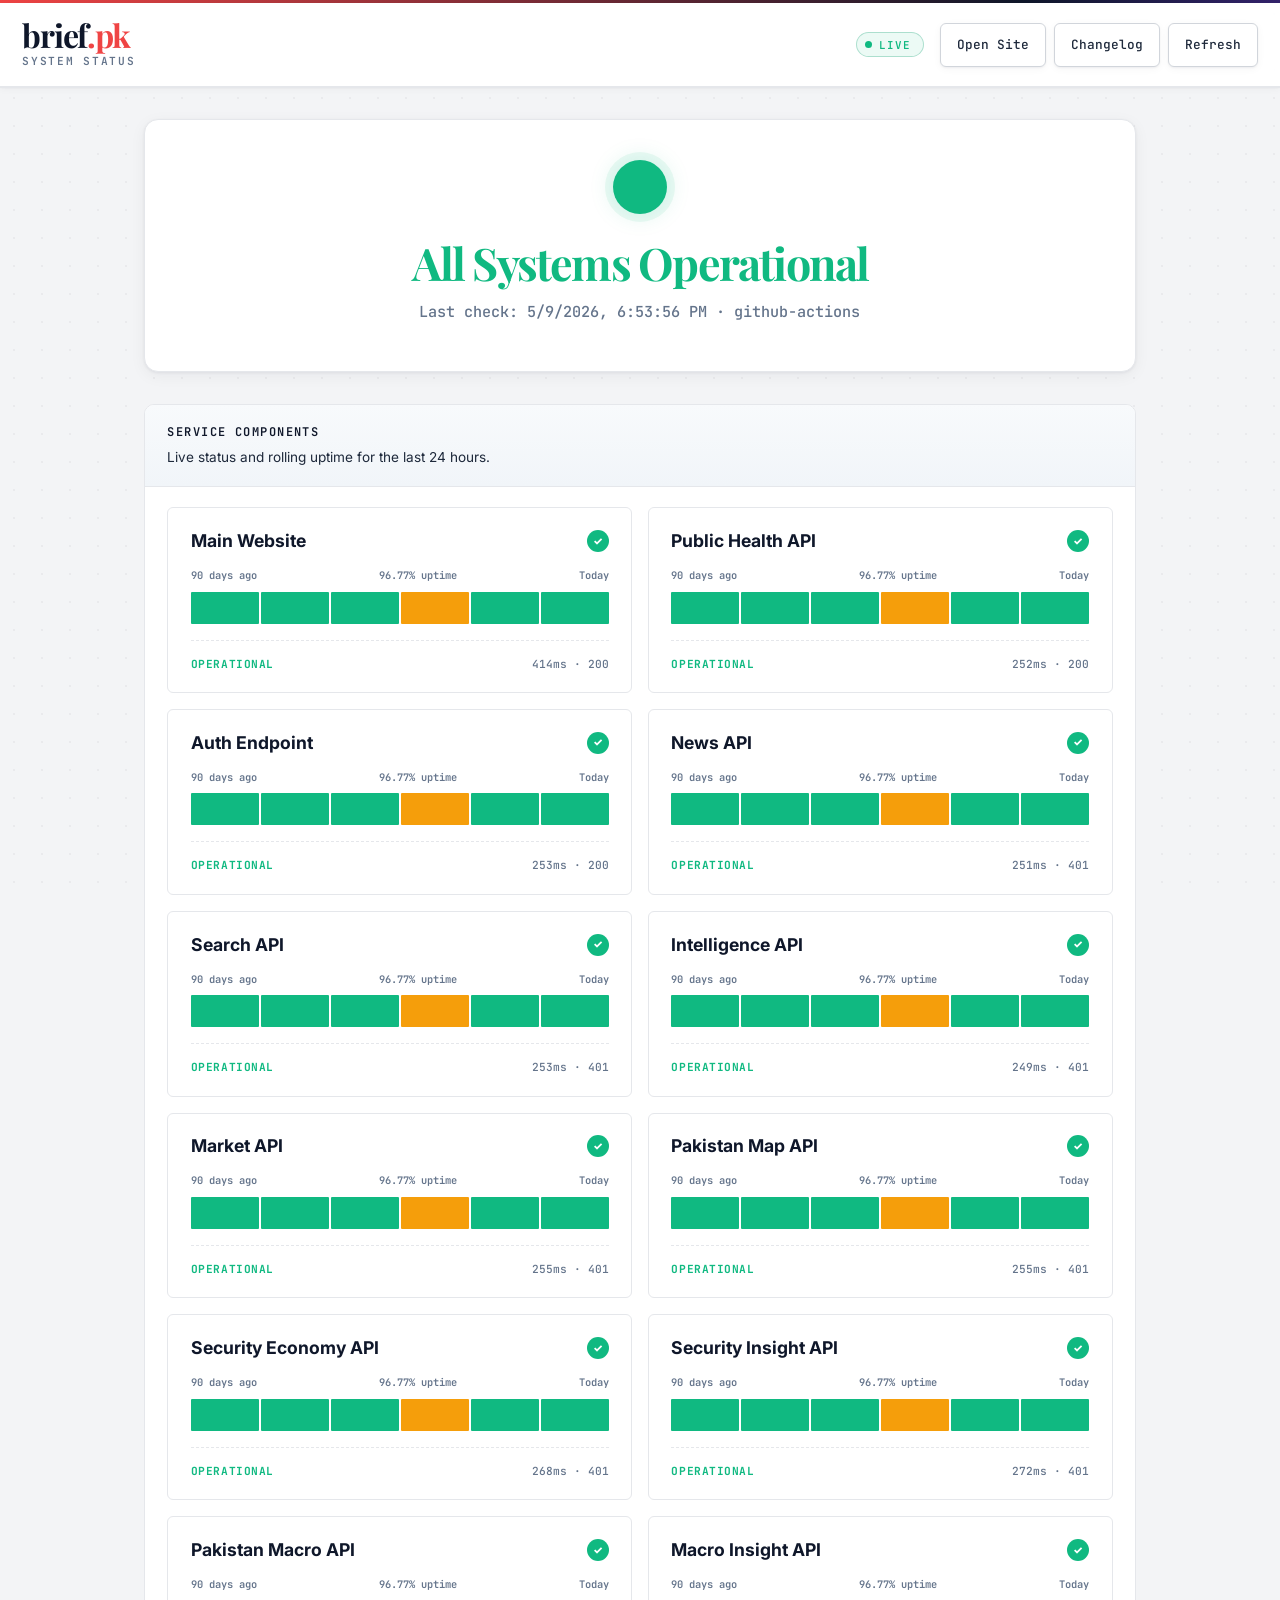
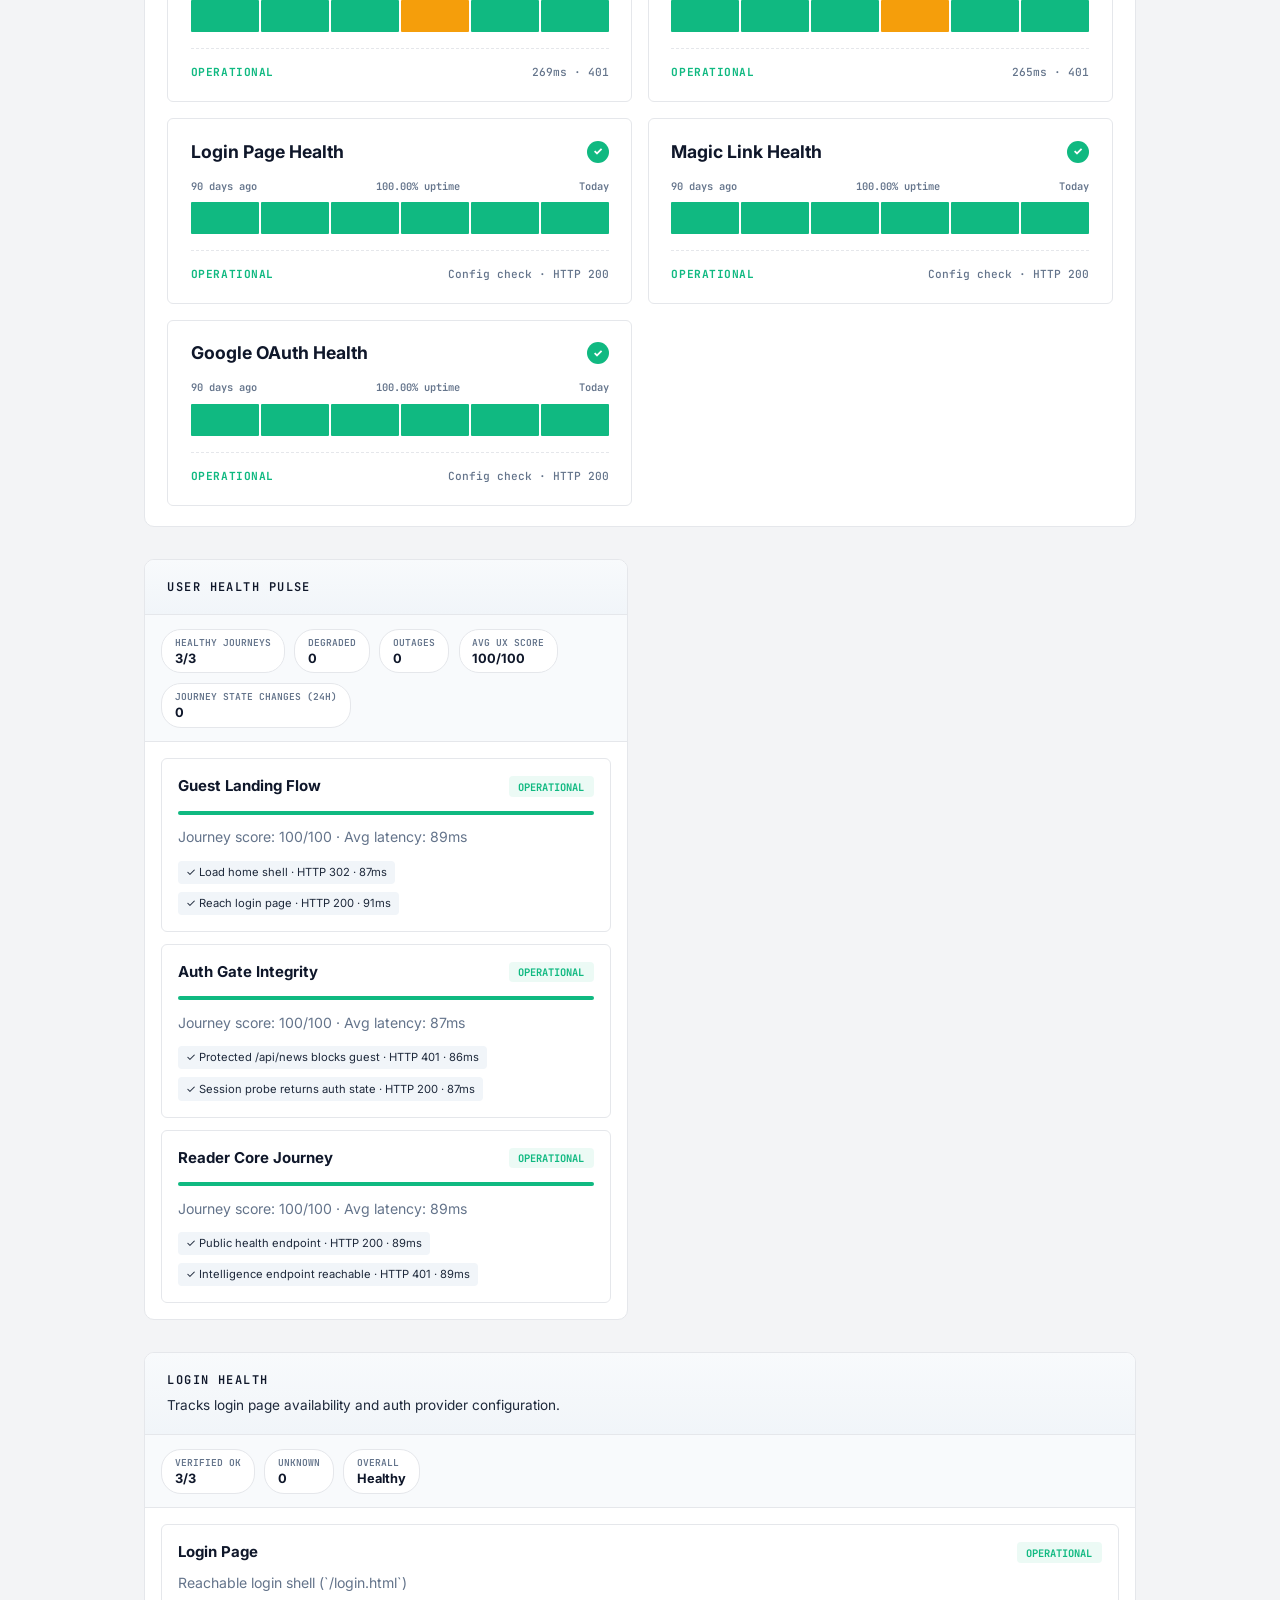
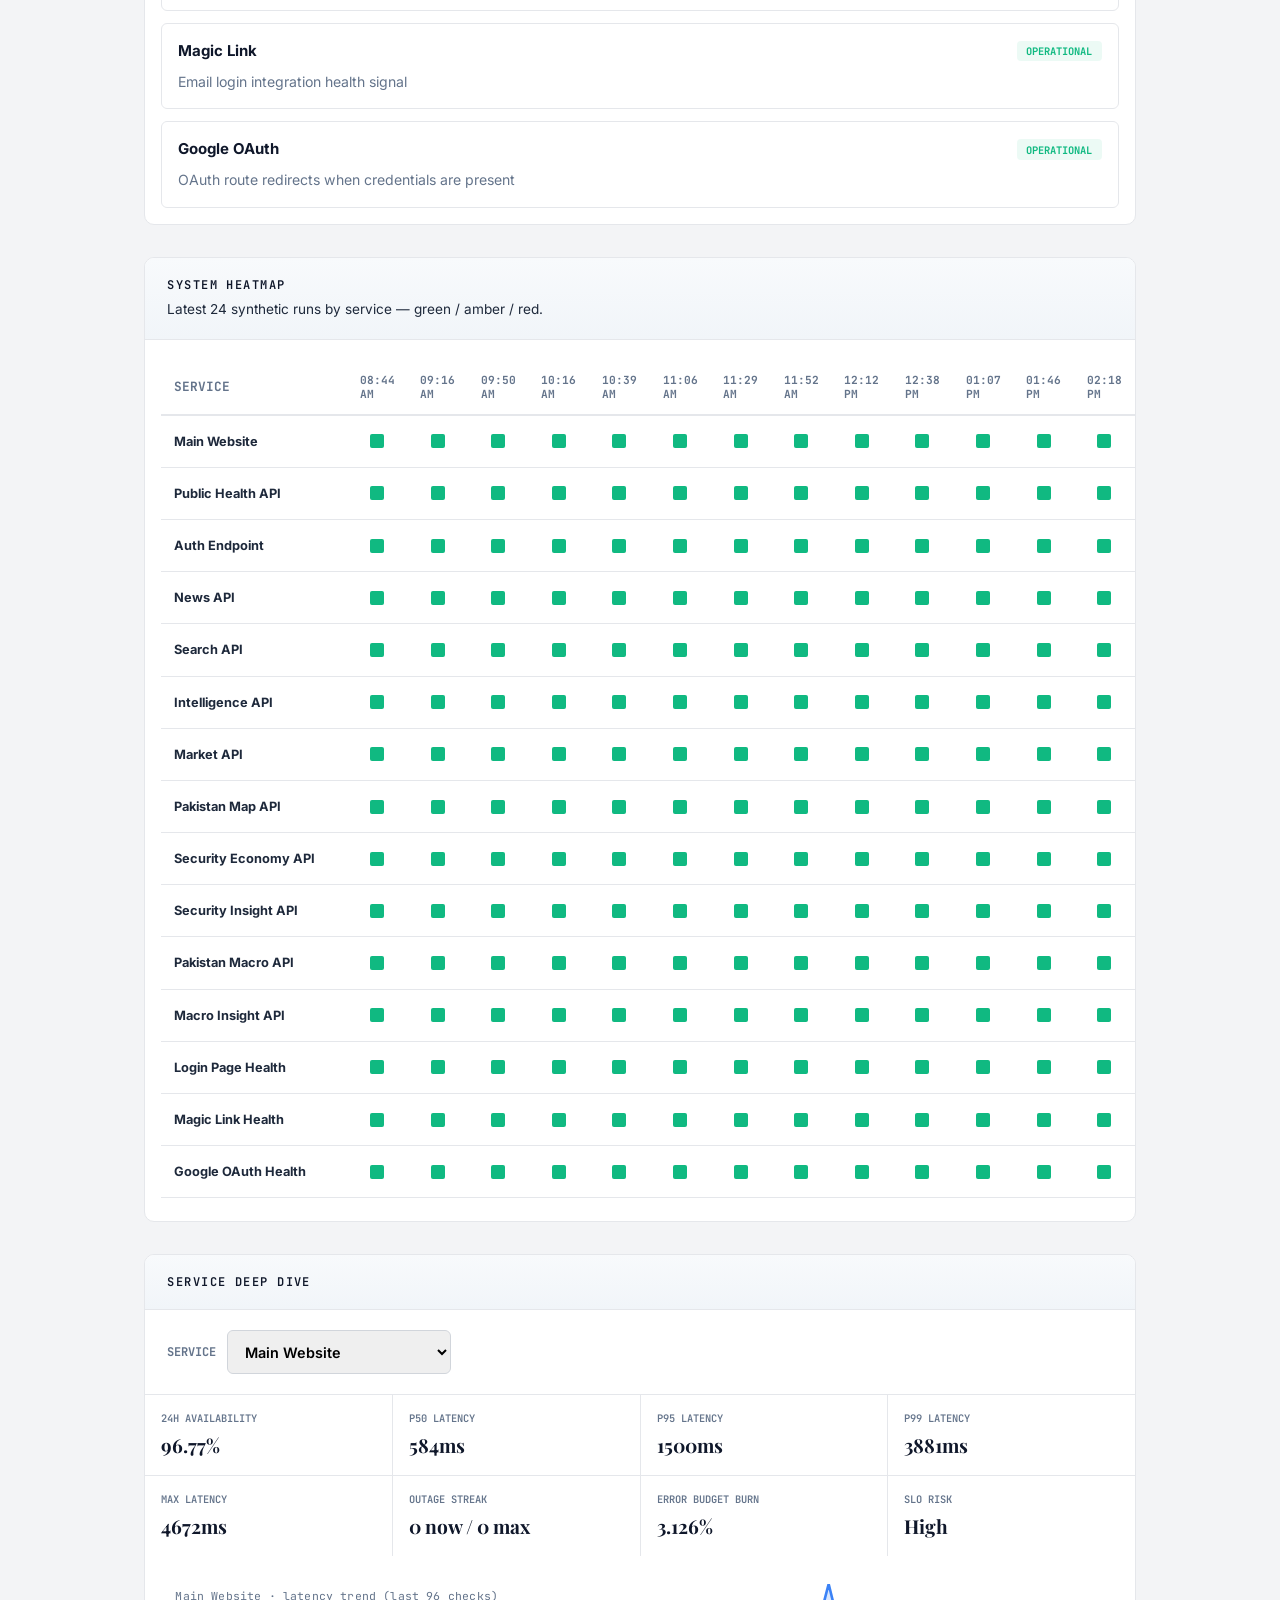
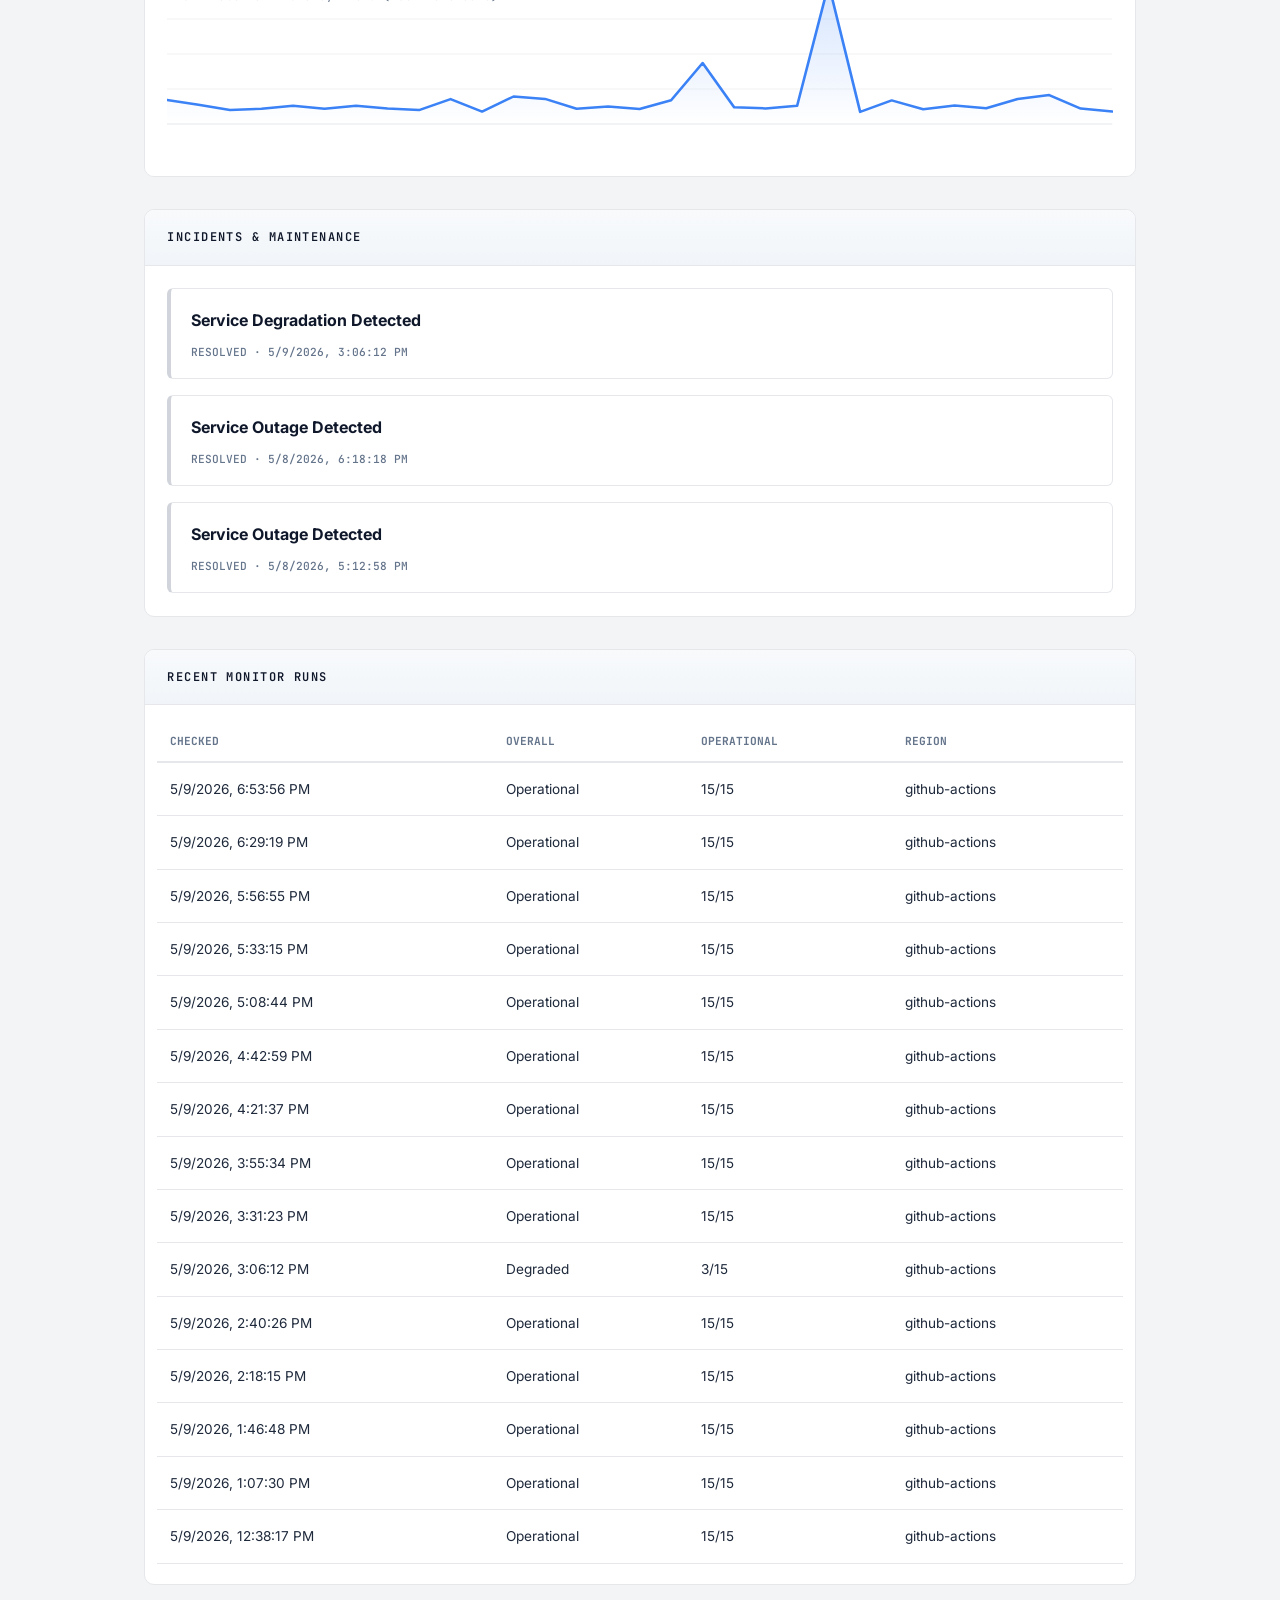
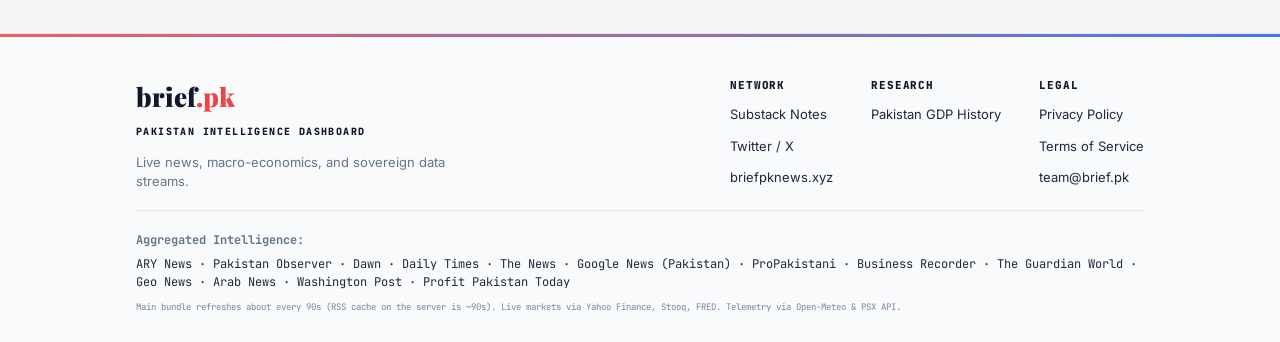
==== index.html @ 068eda46 "Improve changelog: weekly release cards, merged app history, briefpk naming. - Merge news-app git lo" ====
<!doctype html>
<html lang="en">
<head>
  <meta charset="utf-8">
  <meta name="viewport" content="width=device-width, initial-scale=1, viewport-fit=cover">
  <meta name="theme-color" content="#f3f4f6">
  <meta name="color-scheme" content="light">
  <title>briefpk status</title>
  <meta name="description" content="Official service health and incident status for briefpk news.">
  <link rel="preconnect" href="https://fonts.googleapis.com">
  <link rel="preconnect" href="https://fonts.gstatic.com" crossorigin>
  <link href="https://fonts.googleapis.com/css2?family=Inter:wght@400;500;600;700&family=JetBrains+Mono:wght@400;600&family=Playfair+Display:wght@600;700&display=swap" rel="stylesheet">
  <link rel="stylesheet" href="./styles.css">
</head>
<body>
  <div class="chrome-line" aria-hidden="true"></div>

  <!-- GitHub-style top incident banner (hidden by default) -->
  <div id="incidentBanner" class="incident-banner hidden">
    <div class="banner-content">
      <div class="banner-title" id="bannerTitle">Service Outage Detected</div>
      <div class="banner-meta" id="bannerMeta">Investigating issues with core APIs.</div>
      <a href="#incidentList" class="banner-link">View Details</a>
    </div>
  </div>

  <header class="topbar">
    <div class="brand-wrap">
      <div class="main-logo">brief<span class="dot-pk">.pk</span></div>
      <h1>System Status</h1>
    </div>
    <div class="topbar-right">
      <div class="live-badge" aria-label="Live monitoring active">
        <div class="live-dot"></div>
        LIVE
      </div>
      <div class="top-actions">
        <a class="ghost-btn" href="https://www.briefpknews.xyz" target="_blank" rel="noreferrer">Open Site</a>
        <a class="ghost-btn" href="./changelog.html">Changelog</a>
        <button id="refreshBtn" class="ghost-btn" type="button">Refresh</button>
      </div>
    </div>
  </header>

  <main class="layout">

    <section class="status-hero" id="overallCard">
      <div class="hero-status-row">
        <div class="status-orb" id="statusOrb" aria-hidden="true"></div>
        <div>
          <h2 id="overallState">All Systems Operational</h2>
          <div class="hero-meta" id="overallMeta">Last check: --</div>
        </div>
      </div>
    </section>

    <!-- GitHub-style Service Grid -->
    <section class="panel">
      <div class="panel-head">
        <h2>Service Components</h2>
        <p>Live status and rolling uptime for the last 24 hours.</p>
      </div>
      <div class="status-grid" id="statusGrid">
        <!-- Rendered by app.js -->
      </div>
    </section>

    <div class="split-layout">
      <section class="panel">
        <div class="panel-head">
          <h2>User Health Pulse</h2>
        </div>
        <div id="userPulseSummary" class="user-pulse-summary"></div>
        <div id="userPulseGrid" class="user-pulse-grid"></div>
      </section>
    </div>

    <section class="panel">
      <div class="panel-head">
        <h2>Login Health</h2>
        <p>Tracks login page availability and auth provider configuration.</p>
      </div>
      <div id="loginHealthSummary" class="user-pulse-summary"></div>
      <div id="loginHealthGrid" class="user-pulse-grid"></div>
    </section>

    <section class="panel">
      <div class="panel-head">
        <h2>System Heatmap</h2>
        <p>Latest 24 synthetic runs by service — green / amber / red.</p>
      </div>
      <div id="heatmapWrap"></div>
    </section>

    <section class="panel">
      <div class="panel-head">
        <h2>Service Deep Dive</h2>
      </div>
      <div class="deep-controls">
        <label for="serviceSelect">Service</label>
        <select id="serviceSelect"></select>
      </div>
      <div class="deep-kpis" id="deepKpis"></div>
      <div class="deep-chart-wrap">
        <svg id="latencySpark" viewBox="0 0 900 160" preserveAspectRatio="none" aria-label="latency trend"></svg>
      </div>
    </section>

    <section class="panel" id="incidentPanel">
      <div class="panel-head">
        <h2>Incidents &amp; Maintenance</h2>
      </div>
      <div id="incidentList" class="incident-list"></div>
    </section>

    <section class="panel">
      <div class="panel-head">
        <h2>Recent Monitor Runs</h2>
      </div>
      <div id="historyTableWrap"></div>
    </section>

  </main>

  <footer class="site-footer">
    <div class="footer-glass-bar"></div>
    <div class="footer-inner">
      <div class="footer-main">
        <div class="footer-brand">
          <span class="footer-logo">brief<span class="brand-dot">.pk</span></span>
          <span class="footer-tagline">Pakistan Intelligence Dashboard</span>
          <p class="footer-desc">Live news, macro-economics, and sovereign data streams.</p>
        </div>
        <div class="footer-nav">
          <div class="footer-col">
            <h4 class="footer-col-title">Network</h4>
            <a href="https://brief.pk" target="_blank" rel="noreferrer">Substack Notes</a>
            <a href="https://x.com/brief_pk" target="_blank" rel="noreferrer">Twitter / X</a>
            <a href="https://www.briefpknews.xyz" target="_blank" rel="noreferrer">briefpknews.xyz</a>
          </div>
          <div class="footer-col">
            <h4 class="footer-col-title">Research</h4>
            <a href="https://www.briefpknews.xyz/pakistangdphistory" target="_blank" rel="noreferrer">Pakistan GDP History</a>
          </div>
          <div class="footer-col">
            <h4 class="footer-col-title">Legal</h4>
            <a href="https://www.briefpknews.xyz/privacy.html" target="_blank" rel="noreferrer">Privacy Policy</a>
            <a href="https://www.briefpknews.xyz/terms.html" target="_blank" rel="noreferrer">Terms of Service</a>
            <a href="mailto:team@brief.pk">team@brief.pk</a>
          </div>
        </div>
      </div>
      <div class="footer-bottom">
        <div class="footer-sources-label">
          <span class="src-title">Aggregated Intelligence:</span> <span id="footerSourceList">ARY News · Pakistan Observer · Dawn · Daily Times · The News · Google News (Pakistan) · ProPakistani · Business Recorder · The Guardian World · Geo News · Arab News · Washington Post · Profit Pakistan Today</span>
        </div>
        <div class="footer-note">
          Main bundle refreshes about every 90s (RSS cache on the server is ~90s). Live markets via Yahoo Finance, Stooq, FRED. Telemetry via Open-Meteo & PSX API.
        </div>
      </div>
    </div>
  </footer>

  <script src="./app.js"></script>
</body>
</html>
---- styles.css ----
:root {
  --bg-app:       #f3f4f6;
  --bg-surface:   #ffffff;
  --bg-card:      #ffffff;
  /* Light surfaces only — panel headers and summary strips */
  --bg-card-2:    #f1f5f9;
  --bg-card-muted:#f8fafc;
  --bg-input:     #ffffff;
  --border:       #e5e7eb;
  --border-hi:    #d1d5db;
  --text-primary: #0f172a;
  --text-dim:     #1e293b;
  --text-muted:   #64748b;
  --ok:           #10b981;
  --ok-dim:       rgba(16,185,129,0.08);
  --ok-glow:      rgba(16,185,129,0.18);
  --warn:         #f59e0b;
  --warn-dim:     rgba(245,158,11,0.09);
  --warn-glow:    rgba(245,158,11,0.2);
  --bad:          #ef4444; /* Brief.pk Red */
  --bad-dim:      rgba(239,68,68,0.08);
  --bad-glow:     rgba(239,68,68,0.18);
  --accent:       #0f172a;
  --accent-dim:   rgba(15,23,42,0.05);
  --brand-red:    #ef4444;
  --brand-blue:   #2563eb;
  --mono-font:    "JetBrains Mono", monospace;
  --ui-font:      "Inter", system-ui, sans-serif;
  --brand-font:   "Playfair Display", serif;
  --r-sm:         6px;
  --r:            10px;
  --r-lg:         14px;
  --ease-out:     cubic-bezier(0.16,1,0.3,1);
  --shadow-sm:    0 1px 2px rgba(15,23,42,0.05), 0 2px 8px rgba(15,23,42,0.04);
  --shadow:       0 1px 3px rgba(15,23,42,0.06), 0 4px 16px rgba(15,23,42,0.05);
  --shadow-lg:    0 2px 6px rgba(15,23,42,0.06), 0 8px 32px rgba(15,23,42,0.07);
}

/* ── Reset ─────────────────────────────────────────── */
*, *::before, *::after { box-sizing: border-box; }
body {
  margin: 0;
  background: var(--bg-app);
  color: var(--text-primary);
  font-family: var(--ui-font);
  font-size: clamp(14px, 2.8vw, 15px);
  line-height: 1.5;
  -webkit-font-smoothing: antialiased;
  /* subtle dot grid — lighter on small screens */
  background-image: radial-gradient(rgba(15,23,42,0.045) 1px, transparent 1px);
  background-size: 28px 28px;
  background-attachment: fixed;
}

/* ── Chrome accent line ─────────────────────────────── */
.chrome-line {
  height: 3px;
  background: linear-gradient(90deg,
    var(--brand-red) 0%,
    var(--accent) 40%,
    #7c3aed 70%,
    var(--brand-red) 100%);
  background-size: 200% 100%;
  animation: shimmer 6s linear infinite;
}
@keyframes shimmer {
  0%   { background-position: 200% 0; }
  100% { background-position: -200% 0; }
}

/* ── Topbar (mobile-first: stack, then row at sm+) ───── */
.brand-wrap {
  display: flex;
  flex-direction: column;
  gap: 0.15rem;
  min-width: 0;
}
.topbar {
  display: flex;
  flex-direction: column;
  align-items: stretch;
  gap: 1rem;
  padding: max(0.75rem, env(safe-area-inset-top)) max(1rem, env(safe-area-inset-right)) 0.875rem max(1rem, env(safe-area-inset-left));
  border-bottom: 1px solid var(--border);
  background: rgba(255,255,255,0.94);
  backdrop-filter: blur(14px);
  position: sticky;
  top: 0;
  z-index: 100;
  box-shadow: 0 1px 0 var(--border), var(--shadow-sm);
}
.main-logo {
  font-family: var(--brand-font);
  font-size: clamp(1.45rem, 7vw, 2rem);
  font-weight: 700;
  color: var(--text-primary);
  letter-spacing: -0.04em;
  line-height: 1;
}
.dot-pk {
  color: var(--brand-red);
}
h1 {
  margin: 0;
  font-family: var(--mono-font);
  font-size: 0.7rem;
  color: var(--text-muted);
  text-transform: uppercase;
  letter-spacing: 0.15em;
  font-weight: 600;
}
.brand-sub {
  display: none;
}
.topbar-right {
  display: flex;
  flex-wrap: wrap;
  align-items: center;
  justify-content: space-between;
  gap: 0.75rem;
}

.live-badge {
  display: flex;
  align-items: center;
  gap: .42rem;
  border: 1px solid rgba(5,150,105,0.28);
  border-radius: 999px;
  padding: .3rem .7rem .3rem .5rem;
  background: var(--ok-dim);
  font: 600 .68rem var(--mono-font);
  letter-spacing: .1em;
  color: var(--ok);
  white-space: nowrap;
}
.live-dot {
  position: relative;
  width: 7px;
  height: 7px;
  flex-shrink: 0;
}
.live-dot::before {
  content: '';
  position: absolute;
  inset: 0;
  border-radius: 50%;
  background: var(--ok);
  animation: core-pulse 2s ease-in-out infinite;
}
.live-dot::after {
  content: '';
  position: absolute;
  inset: -2px;
  border-radius: 50%;
  border: 1.5px solid var(--ok);
  opacity: 0;
  animation: ring-pulse 2s ease-out infinite;
}
@keyframes core-pulse {
  0%, 100% { opacity: 1; }
  50%       { opacity: 0.55; }
}
@keyframes ring-pulse {
  0%   { transform: scale(0.9); opacity: 0.5; }
  100% { transform: scale(2.2); opacity: 0; }
}

.top-actions {
  display: flex;
  gap: 0.5rem;
  flex-wrap: wrap;
  justify-content: flex-end;
  flex: 1;
  min-width: min(100%, 12rem);
}
.ghost-btn {
  border: 1px solid var(--border-hi);
  background: var(--bg-surface);
  border-radius: var(--r-sm);
  padding: 0.62rem 1rem;
  min-height: 44px;
  display: inline-flex;
  align-items: center;
  justify-content: center;
  text-decoration: none;
  color: var(--text-dim);
  font: 500 0.8rem var(--mono-font);
  cursor: pointer;
  transition: border-color .2s, color .2s, background .2s, box-shadow .2s;
  white-space: nowrap;
  box-shadow: var(--shadow-sm);
  -webkit-tap-highlight-color: transparent;
}
.ghost-btn:hover {
  border-color: var(--accent);
  color: var(--text-primary);
  background: var(--accent-dim);
  box-shadow: none;
}

/* ── Incident Banner (GitHub Style) ────────────────── */
.incident-banner {
  padding: 1.5rem 1.4rem;
  background: var(--bad);
  color: #fff;
  font-family: var(--ui-font);
  transition: transform .3s var(--ease-out), opacity .3s;
}
.incident-banner.warn { background: var(--warn); }
.incident-banner.bad  { background: var(--bad); }
.incident-banner.hidden { display: none; }

.banner-content {
  max-width: 1140px;
  margin: 0 auto;
  padding: 0 max(0, env(safe-area-inset-left)) 0 max(0, env(safe-area-inset-right));
  display: flex;
  flex-direction: column;
  align-items: flex-start;
  gap: 1rem;
}
.banner-title {
  font-weight: 700;
  font-size: 1.1rem;
  letter-spacing: -0.01em;
}
.banner-meta {
  font-size: 0.9rem;
  opacity: 0.9;
  flex: 1;
}
.banner-link {
  color: #fff;
  text-decoration: underline;
  font-weight: 600;
  font-size: 0.85rem;
  white-space: nowrap;
}

/* ── Layout Container ───────────────────────────────── */
.layout {
  max-width: 1040px;
  margin: 1.25rem auto 2rem;
  padding: 0 max(1rem, env(safe-area-inset-left)) 0 max(1rem, env(safe-area-inset-right));
  display: flex;
  flex-direction: column;
  gap: 1.5rem;
}

/* ── Status Hero ────────────────────────────────────── */
.status-hero {
  background: var(--bg-card);
  border: 1px solid var(--border);
  border-radius: var(--r-lg);
  padding: 1.75rem 1rem 2rem;
  box-shadow: var(--shadow);
  display: flex;
  align-items: center;
  justify-content: center;
  text-align: center;
}
.status-hero .hero-status-row {
  display: flex;
  flex-direction: column;
  align-items: center;
  gap: 1.5rem;
}
.status-orb {
  width: 54px;
  height: 54px;
  border-radius: 50%;
  position: relative;
  transition: all .4s var(--ease-out);
}
.status-orb[data-state="operational"] { background: var(--ok); box-shadow: 0 0 0 8px var(--ok-dim), 0 0 25px var(--ok-glow); }
.status-orb[data-state="degraded"]    { background: var(--warn); box-shadow: 0 0 0 8px var(--warn-dim), 0 0 25px var(--warn-glow); }
.status-orb[data-state="outage"]      { background: var(--bad); box-shadow: 0 0 0 8px var(--bad-dim), 0 0 25px var(--bad-glow); }

/* breathing animation */
.status-orb::after {
  content: '';
  position: absolute;
  inset: -10px;
  border-radius: 50%;
  border: 2px solid currentColor;
  opacity: 0;
  animation: orb-breathe 3s infinite;
}
.status-orb[data-state="operational"]::after { color: var(--ok); }
.status-orb[data-state="degraded"]::after    { color: var(--warn); }
.status-orb[data-state="outage"]::after      { color: var(--bad); }

@keyframes orb-breathe {
  0%   { transform: scale(0.9); opacity: 0; }
  50%  { opacity: 0.3; }
  100% { transform: scale(1.3); opacity: 0; }
}

.status-hero h2 {
  margin: 0;
  font-family: var(--brand-font);
  font-size: clamp(1.35rem, 6.5vw, 2.8rem);
  letter-spacing: -0.04em;
  color: var(--text-primary);
  line-height: 1.12;
  padding: 0 0.25rem;
  word-break: break-word;
}
.status-hero .hero-meta {
  margin-top: 0.8rem;
  color: var(--text-muted);
  font: 500 clamp(0.75rem, 3vw, 0.95rem) var(--mono-font);
  line-height: 1.45;
}

/* ── Panel & Headings ──────────────────────────────── */
.panel {
  background: var(--bg-card);
  border: 1px solid var(--border);
  border-radius: var(--r);
  overflow: hidden;
}
.panel-head {
  padding: 1rem 1rem;
  border-bottom: 1px solid var(--border);
  background: linear-gradient(180deg, var(--bg-card-muted) 0%, var(--bg-card-2) 100%);
}
.panel-head h2 {
  margin: 0;
  font: 600 .75rem var(--mono-font);
  text-transform: uppercase;
  letter-spacing: .12em;
  color: var(--text-primary);
}
.panel-head p {
  margin: 0.4rem 0 0;
  font-size: .85rem;
  color: var(--text-dim);
}

/* ── Unified Status Grid ────────────────────────────── */
.status-grid {
  display: grid;
  grid-template-columns: 1fr;
  gap: 0.85rem;
  padding: 1rem;
}
.status-card {
  border: 1px solid var(--border);
  border-radius: var(--r-sm);
  padding: 1rem 1rem 1.15rem;
  background: #fff;
  display: flex;
  flex-direction: column;
  gap: 1rem;
  transition: transform .2s var(--ease-out), box-shadow .2s;
}
@media (hover: hover) {
  .status-card:hover {
    transform: translateY(-2px);
    box-shadow: var(--shadow);
  }
}
.status-card-top {
  display: flex;
  justify-content: space-between;
  align-items: center;
}
.status-card-name {
  font-weight: 700;
  font-size: clamp(0.95rem, 3.5vw, 1.1rem);
  color: var(--text-primary);
  line-height: 1.25;
  padding-right: 0.35rem;
}
.status-card-icon {
  width: 22px;
  height: 22px;
  border-radius: 50%;
  display: flex;
  align-items: center;
  justify-content: center;
  font-size: 11px;
  color: #fff;
  font-weight: 800;
}
.status-card-icon.ok   { background: var(--ok); }
.status-card-icon.warn { background: var(--warn); }
.status-card-icon.bad  { background: var(--bad); }

.uptime-row {
  display: flex;
  flex-direction: column;
  gap: 0.6rem;
}
.uptime-meta {
  display: flex;
  flex-wrap: wrap;
  justify-content: space-between;
  gap: 0.35rem 0.5rem;
  font: 600 0.65rem var(--mono-font);
  color: var(--text-muted);
}
.uptime-bars-mini {
  display: flex;
  gap: 2px;
  height: 32px;
}
.uptime-bars-mini span {
  flex: 1;
  border-radius: 1px;
  background: #f1f5f9;
  min-width: 2px;
}
.uptime-bars-mini span.ok   { background: #10b981; }
.uptime-bars-mini span.warn { background: #f59e0b; }
.uptime-bars-mini span.bad  { background: #ef4444; }

.status-card-footer {
  display: flex;
  flex-wrap: wrap;
  justify-content: space-between;
  align-items: flex-start;
  gap: 0.5rem 0.75rem;
  padding-top: 1rem;
  border-top: 1px dashed var(--border);
}
.status-label {
  font: 700 0.7rem var(--mono-font);
  text-transform: uppercase;
  letter-spacing: 0.05em;
}
.status-label.ok   { color: var(--ok); }
.status-label.warn { color: var(--warn); }
.status-label.bad  { color: var(--bad); }

.latency-meta {
  font: 500 0.7rem var(--mono-font);
  color: var(--text-muted);
  text-align: right;
  flex: 1 1 12rem;
  min-width: 0;
  word-break: break-word;
}

/* ── Split Layout & Components ───────────────────────── */
.split-layout {
  display: grid;
  grid-template-columns: 1fr;
  gap: 1.25rem;
}

/* AI Router & Pulse Styling */
.ai-router-summary, .user-pulse-summary {
  display: flex;
  flex-wrap: wrap;
  gap: 0.6rem;
  padding: 0.85rem 1rem;
  background: var(--bg-card-muted);
  border-bottom: 1px solid var(--border);
}
.ai-pill {
  padding: 0.4rem 0.8rem;
  background: #fff;
  border: 1px solid var(--border);
  border-radius: 20px;
  display: flex;
  flex-direction: column;
  gap: 2px;
}
.ai-pill .k { font: 600 0.6rem var(--mono-font); color: var(--text-muted); text-transform: uppercase; }
.ai-pill .v { font: 700 0.8rem var(--ui-font); color: var(--text-primary); }

.ai-provider-grid, .user-pulse-grid {
  padding: 1rem;
  display: grid;
  gap: 0.75rem;
}

.ai-provider-card, .user-card {
  padding: 1rem;
  border: 1px solid var(--border);
  border-radius: var(--r-sm);
  background: #fff;
}
.ai-provider-top, .user-card-top {
  display: flex;
  justify-content: space-between;
  align-items: center;
  margin-bottom: 0.6rem;
}
.ai-provider-name, .user-title { font-weight: 700; color: var(--text-primary); }

/* Badges */
.badge {
  font: 700 0.65rem var(--mono-font);
  padding: 0.2rem 0.6rem;
  border-radius: 4px;
  text-transform: uppercase;
}
.badge.ok   { background: var(--ok-dim); color: var(--ok); }
.badge.warn { background: var(--warn-dim); color: var(--warn); }
.badge.bad  { background: var(--bad-dim); color: var(--bad); }

.health-rail {
  height: 4px;
  background: #f1f5f9;
  border-radius: 2px;
  margin: 0.8rem 0;
  overflow: hidden;
}
.health-fill { height: 100%; transition: width 1s; }
.health-fill.ok   { background: var(--ok); }
.health-fill.warn { background: var(--warn); }
.health-fill.bad  { background: var(--bad); }

.journey-steps {
  display: flex;
  flex-wrap: wrap;
  gap: 0.5rem;
  margin-top: 0.8rem;
}
.journey-steps span {
  font-size: 0.7rem;
  padding: 0.2rem 0.5rem;
  background: var(--bg-card-2);
  border-radius: 4px;
  color: var(--text-dim);
}

/* ── Deep Dive ───────────────────────────────────────── */
.deep-controls {
  padding: 1rem;
  border-bottom: 1px solid var(--border);
  display: flex;
  flex-direction: column;
  align-items: stretch;
  gap: 0.65rem;
}
.deep-controls label { font: 700 0.75rem var(--mono-font); color: var(--text-muted); text-transform: uppercase; }
.deep-controls select {
  padding: 0.65rem 0.85rem;
  min-height: 44px;
  border-radius: var(--r-sm);
  border: 1px solid var(--border-hi);
  font: 600 0.9rem var(--ui-font);
  outline: none;
  width: 100%;
  max-width: 100%;
}

.deep-kpis {
  display: grid;
  grid-template-columns: 1fr;
  gap: 1px;
  background: var(--border);
}
.deep-card {
  background: #fff;
  padding: 1rem 1rem 1.1rem;
  display: flex;
  flex-direction: column;
  gap: 0.4rem;
}
.deep-card .k { font: 600 0.65rem var(--mono-font); color: var(--text-muted); text-transform: uppercase; }
.deep-card .v { font: 700 1.2rem var(--brand-font); color: var(--text-primary); }

.deep-chart-wrap { padding: 1rem 0.75rem 1.25rem; background: #fff; }
#latencySpark { width: 100%; height: min(160px, 40vw); min-height: 120px; display: block; }

/* ── Incidents & History ────────────────────────────── */
.incident-list { padding: 1.4rem; display: flex; flex-direction: column; gap: 1rem; }
.incident { padding: 1.2rem; border-radius: var(--r-sm); background: #fff; border: 1px solid var(--border); border-left: 4px solid var(--border-hi); }
.incident h3 { margin: 0 0 0.5rem; font-size: 1rem; color: var(--text-primary); }
.incident p { margin: 0; font-size: 0.9rem; color: var(--text-dim); }
.incident .when { margin-top: 0.8rem; font: 500 0.7rem var(--mono-font); color: var(--text-muted); }

#historyTableWrap {
  padding: 1rem 0.75rem 1.25rem;
  overflow-x: auto;
  -webkit-overflow-scrolling: touch;
  overscroll-behavior-x: contain;
}
table { width: 100%; border-collapse: collapse; font-size: 0.85rem; }
th { text-align: left; padding: 0.8rem; font: 700 0.7rem var(--mono-font); color: var(--text-muted); text-transform: uppercase; border-bottom: 2px solid var(--border); }
td { padding: 1rem 0.8rem; border-bottom: 1px solid var(--border); color: var(--text-dim); }

/* ── Heatmap ────────────────────────────────────────── */
#heatmapWrap {
  padding: 0.75rem 0.5rem 1rem;
  overflow-x: auto;
  -webkit-overflow-scrolling: touch;
  overscroll-behavior-x: contain;
}
.heatmap table { width: auto; min-width: min(100%, 720px); }
.hm-service { font-weight: 700; padding-right: 2rem; white-space: nowrap; font-size: 0.8rem; }
.hm-box { display: block; width: 14px; height: 14px; border-radius: 2px; background: #f1f5f9; margin: 0 auto; }
.hm-box.ok   { background: var(--ok); }
.hm-box.warn { background: var(--warn); }
.hm-box.bad  { background: var(--bad); }

/* ── Premium Footer ─────────────────────────────────── */
.site-footer {
  background: var(--bg-card-muted);
  border-top: 1px solid var(--border);
  position: relative;
  margin-top: 48px;
  overflow: hidden;
}
.footer-glass-bar {
  height: 3px;
  width: 100%;
  background: linear-gradient(90deg, var(--brand-red) 0%, var(--brand-blue) 100%);
  opacity: 0.85;
}
.footer-inner {
  max-width: 1040px;
  margin: 0 auto;
  padding: 40px max(1rem, env(safe-area-inset-right)) 28px max(1rem, env(safe-area-inset-left));
  display: flex;
  flex-direction: column;
  gap: 28px;
}
.footer-main {
  display: flex;
  justify-content: space-between;
  flex-wrap: wrap;
  gap: 24px;
}
.footer-brand {
  display: flex;
  flex-direction: column;
  gap: 8px;
  max-width: 360px;
}
.footer-logo {
  font-family: var(--brand-font);
  font-size: 26px;
  font-weight: 900;
  color: var(--text-primary);
}
.footer-logo .brand-dot { color: var(--brand-red); }
.footer-tagline {
  font-family: var(--mono-font);
  font-size: 10px;
  font-weight: 800;
  text-transform: uppercase;
  letter-spacing: 0.14em;
  color: var(--text-primary);
}
.footer-desc {
  margin: 6px 0 0;
  font-size: 13px;
  color: var(--text-muted);
}
.footer-nav {
  display: flex;
  gap: 38px;
  flex-wrap: wrap;
}
.footer-col {
  display: flex;
  flex-direction: column;
  gap: 12px;
}
.footer-col-title {
  margin: 0;
  font-family: var(--mono-font);
  font-size: 11px;
  font-weight: 800;
  color: var(--text-primary);
  text-transform: uppercase;
  letter-spacing: 0.08em;
}
.footer-col a {
  color: var(--text-dim);
  text-decoration: none;
  font-size: 13px;
}
.footer-col a:hover { color: var(--brand-red); }
.footer-bottom {
  border-top: 1px solid var(--border);
  padding-top: 20px;
  display: flex;
  flex-direction: column;
  gap: 10px;
}
.footer-sources-label {
  display: flex;
  flex-wrap: wrap;
  gap: 6px;
  align-items: baseline;
  font-family: var(--mono-font);
  font-size: 12px;
  color: var(--text-dim);
}
.footer-sources-label .src-title {
  font-weight: 700;
  color: var(--text-muted);
}
.footer-note {
  font-family: var(--mono-font);
  font-size: 9px;
  color: var(--text-muted);
  opacity: 0.85;
}

.user-meta {
  font-size: clamp(0.78rem, 2.8vw, 0.88rem);
  color: var(--text-muted);
  line-height: 1.45;
  word-break: break-word;
}

.journey-steps span {
  word-break: break-word;
}

/* ── sm+: horizontal topbar, 2-col KPIs ──────────────── */
@media (min-width: 480px) {
  .deep-kpis { grid-template-columns: repeat(2, 1fr); }
  .banner-content {
    flex-direction: row;
    align-items: center;
    justify-content: space-between;
    gap: 1.25rem;
  }
}

/* ── md+: comfortable spacing, heatmap padding ───────── */
@media (min-width: 768px) {
  .layout {
    margin: 2rem auto 3rem;
    gap: 2rem;
    padding: 0 1.5rem;
  }
  .panel-head { padding: 1.2rem 1.4rem; }
  .status-hero { padding: 2.5rem 1.75rem 3rem; }
  .status-grid { gap: 1rem; padding: 1.25rem 1.4rem; }
  .status-card { padding: 1.35rem 1.4rem; }
  .deep-controls {
    flex-direction: row;
    align-items: center;
    padding: 1.25rem 1.4rem;
  }
  .deep-controls select {
    width: auto;
    min-width: 14rem;
    max-width: min(24rem, 100%);
  }
  .deep-chart-wrap { padding: 1.75rem 1.4rem 2rem; }
  #heatmapWrap { padding: 1.25rem 1rem 1.4rem; }
  .footer-inner { gap: 18px; }
}

/* ── lg+: two-column service grid & split AI/user ─────── */
@media (min-width: 900px) {
  .topbar {
    flex-direction: row;
    align-items: center;
    justify-content: space-between;
    padding: 1rem 1.4rem;
    padding-top: max(1rem, env(safe-area-inset-top));
  }
  .topbar-right {
    flex-wrap: nowrap;
    justify-content: flex-end;
    gap: 1rem;
    flex: 0 1 auto;
  }
  .top-actions {
    flex: 0 0 auto;
    min-width: 0;
  }
  .status-grid { grid-template-columns: repeat(2, 1fr); }
  .split-layout { grid-template-columns: 1fr 1fr; gap: 1.5rem; }
  .deep-kpis { grid-template-columns: repeat(4, 1fr); }
}

@media (max-width: 479px) {
  .banner-link {
    width: 100%;
    text-align: center;
    border: 1px solid rgba(255,255,255,0.4);
    padding: 0.55rem 0.75rem;
    border-radius: var(--r-sm);
    text-decoration: none;
    min-height: 44px;
    display: inline-flex;
    align-items: center;
    justify-content: center;
  }
}

@media (prefers-reduced-motion: reduce) {
  .chrome-line { animation: none; }
  .status-orb::after { animation: none; }
  .live-dot::before,
  .live-dot::after { animation: none; }
}
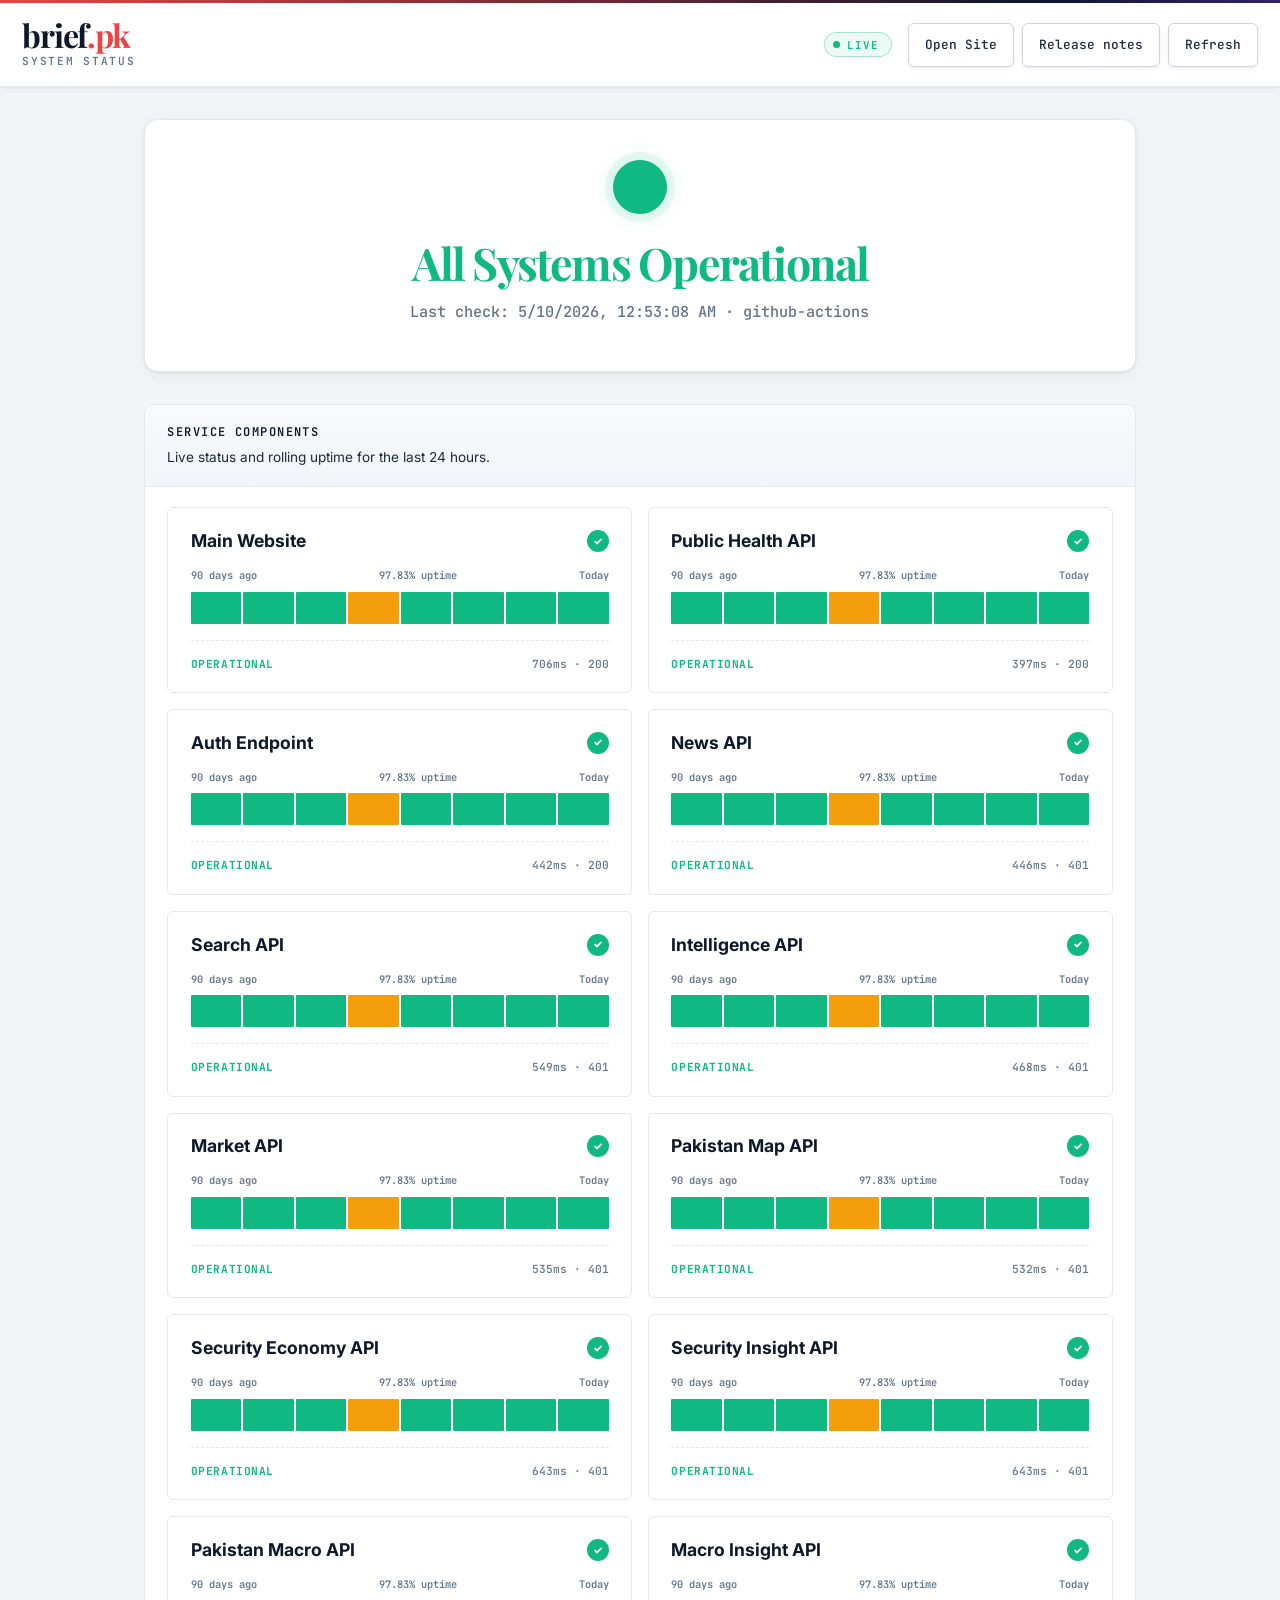
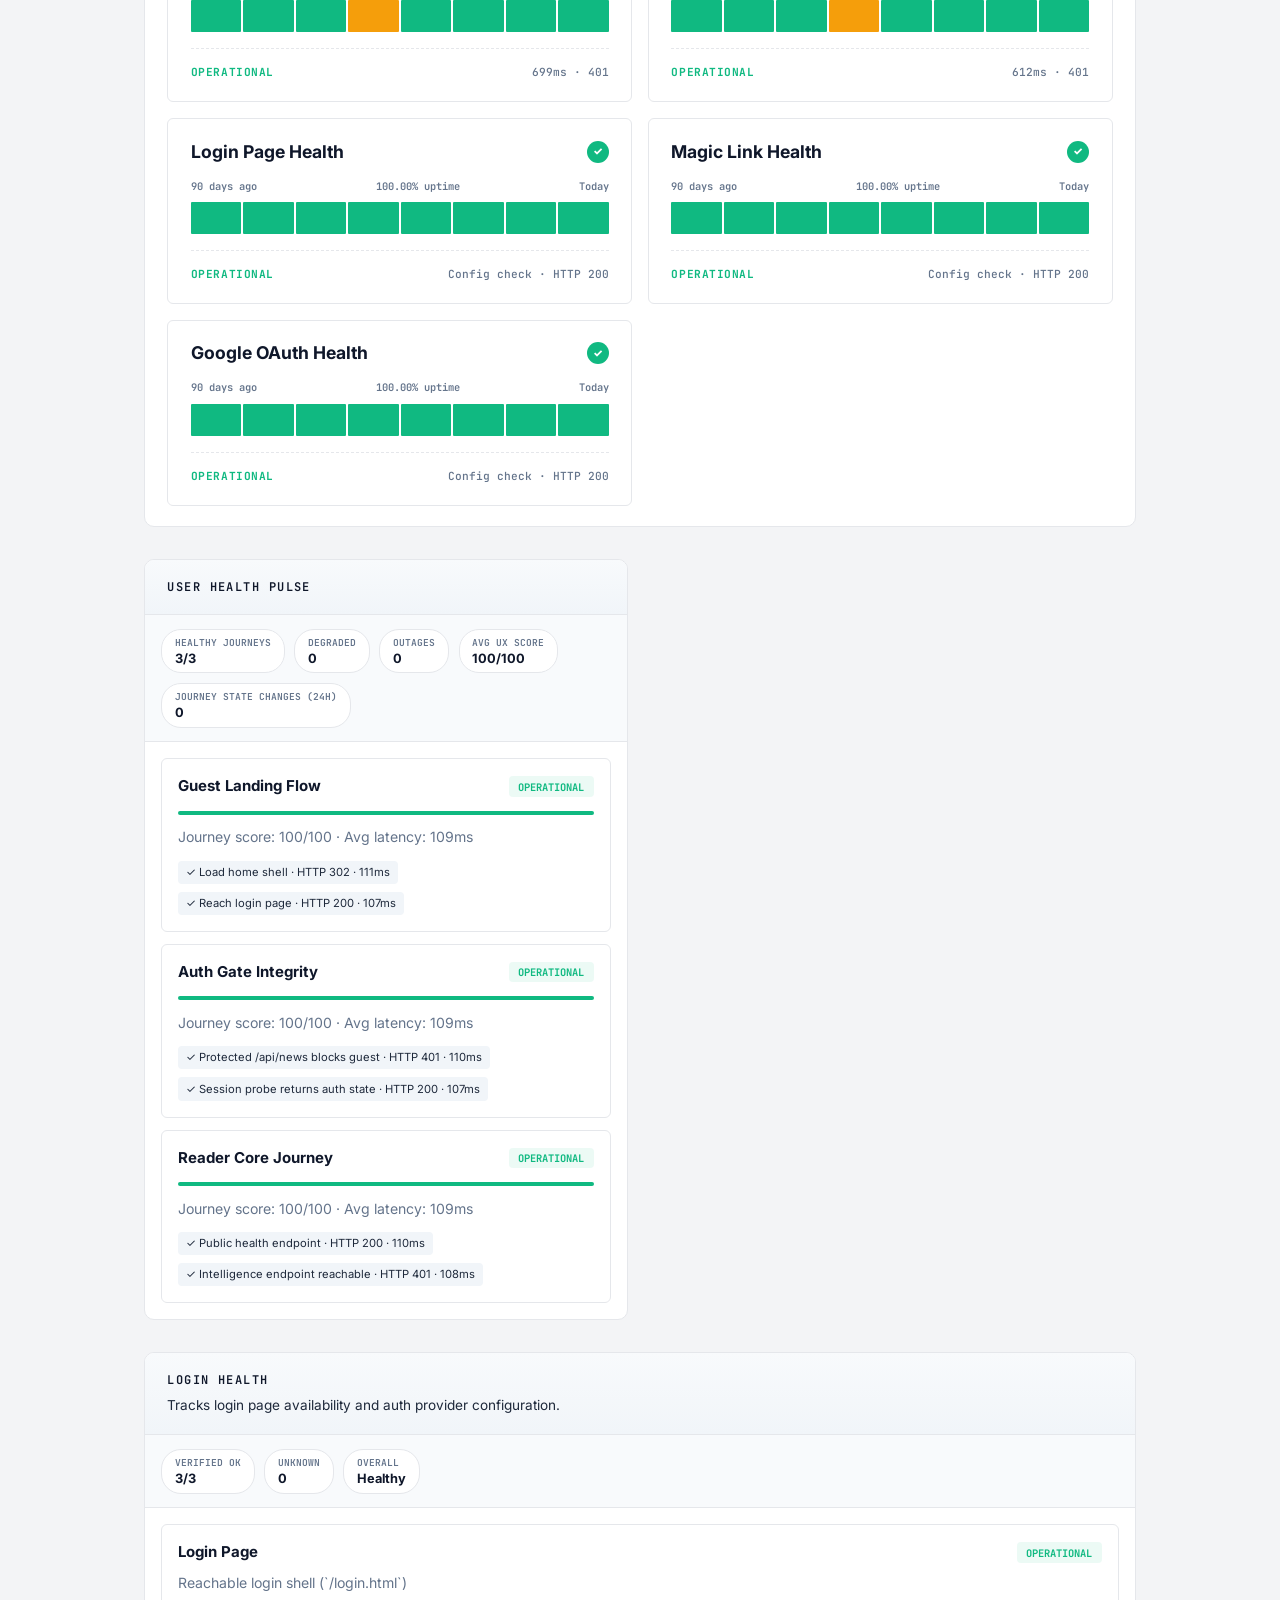
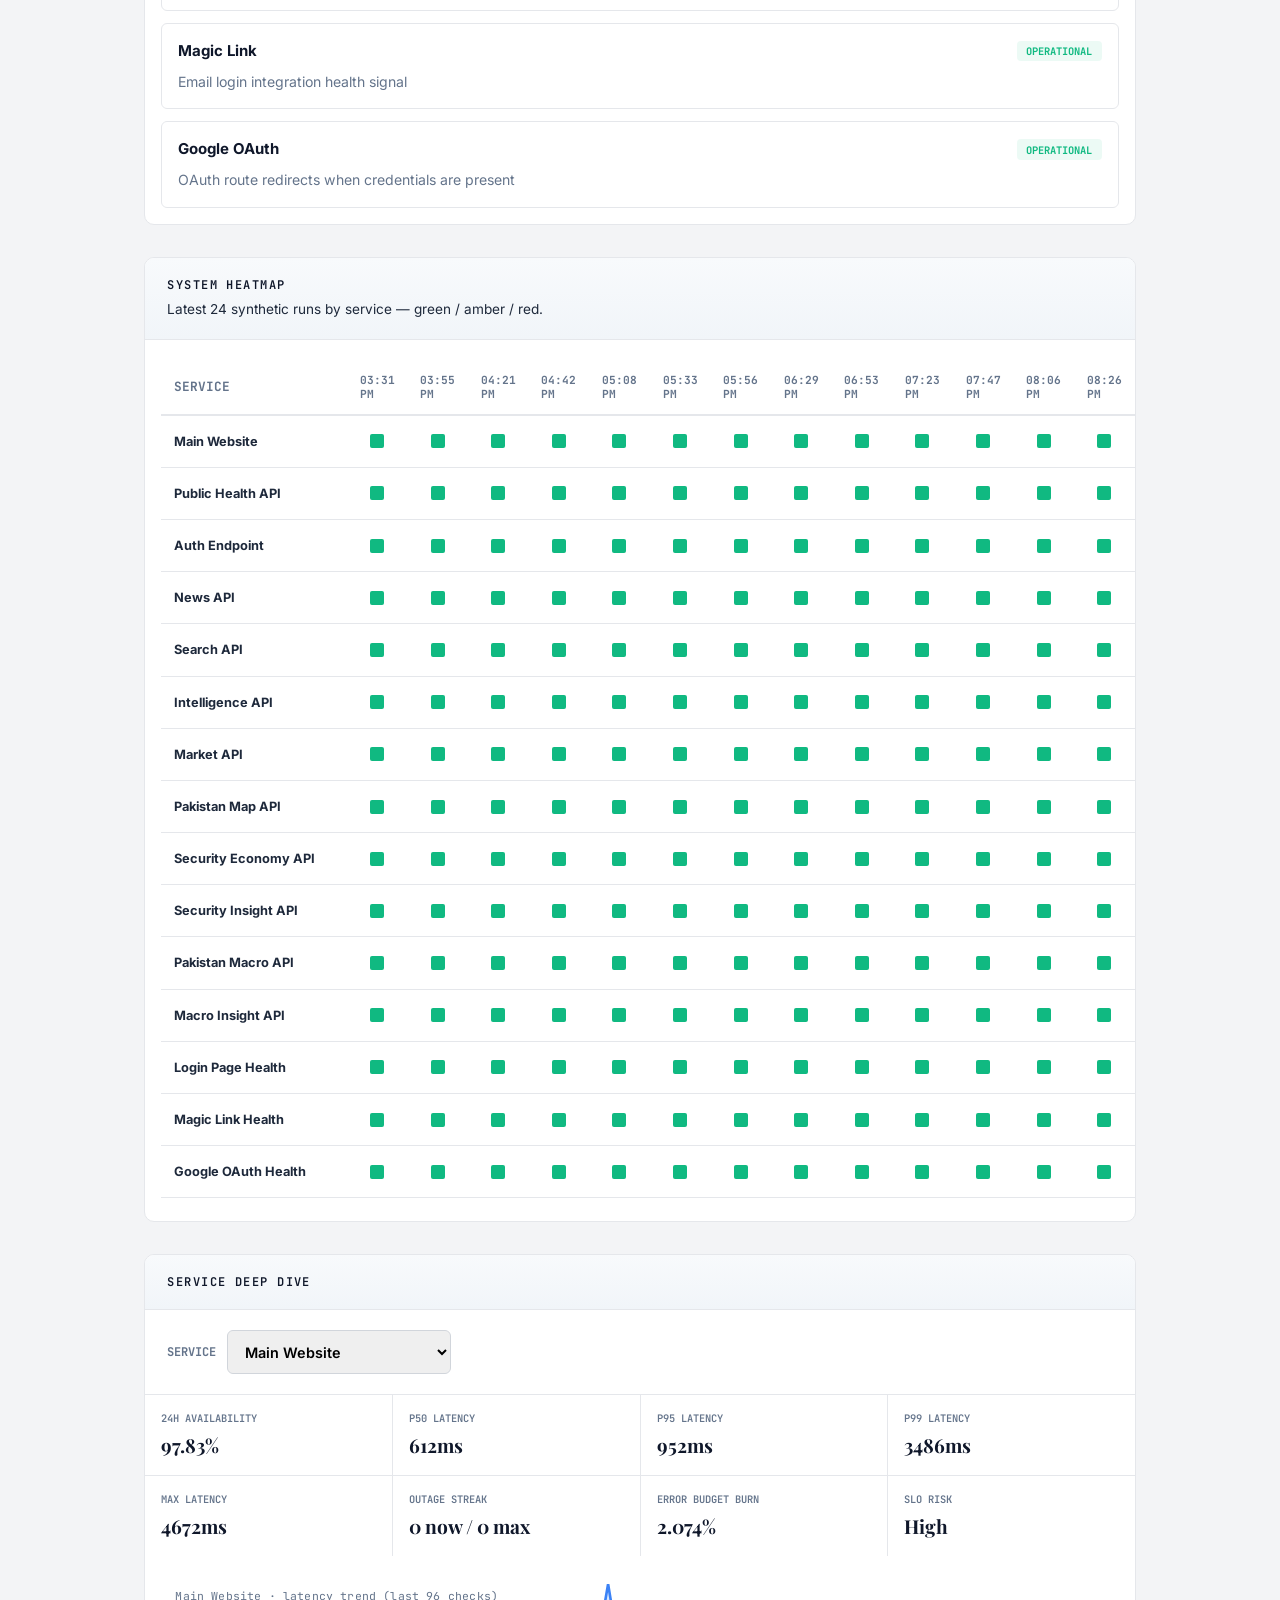
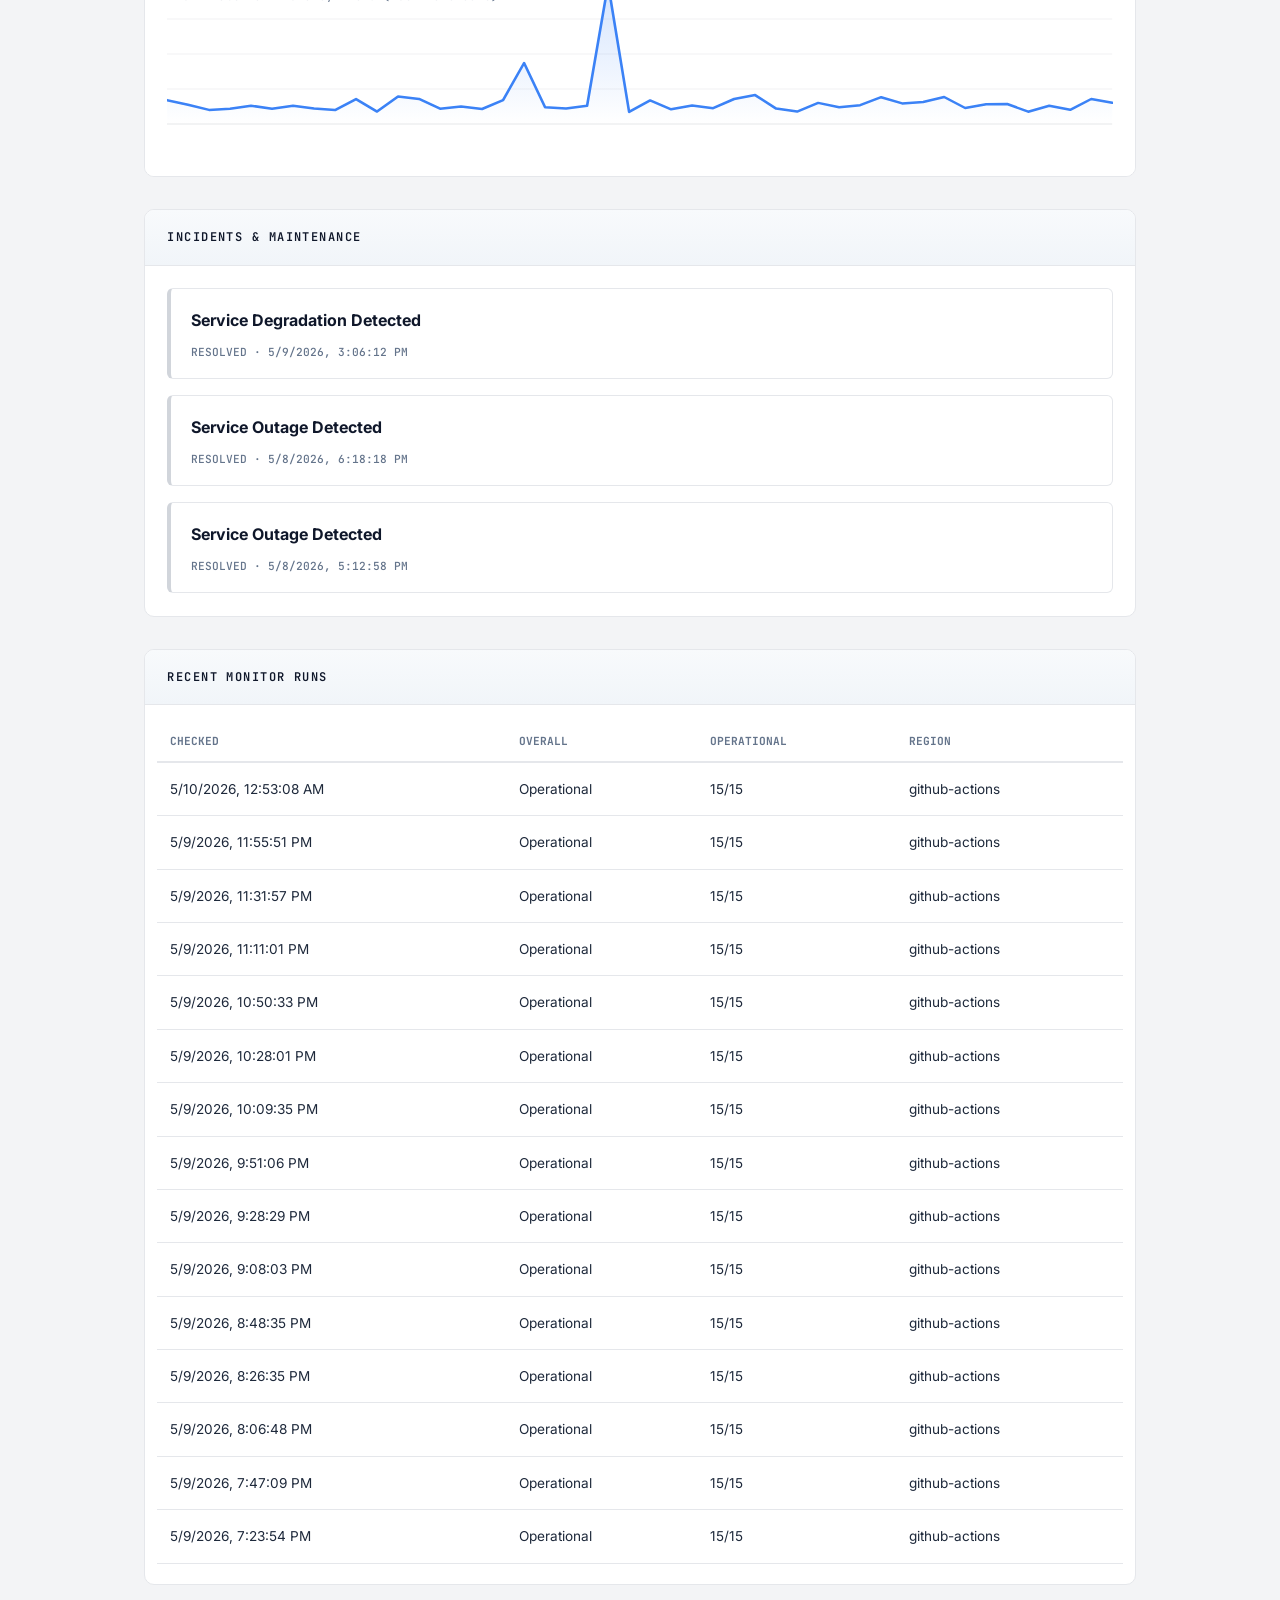
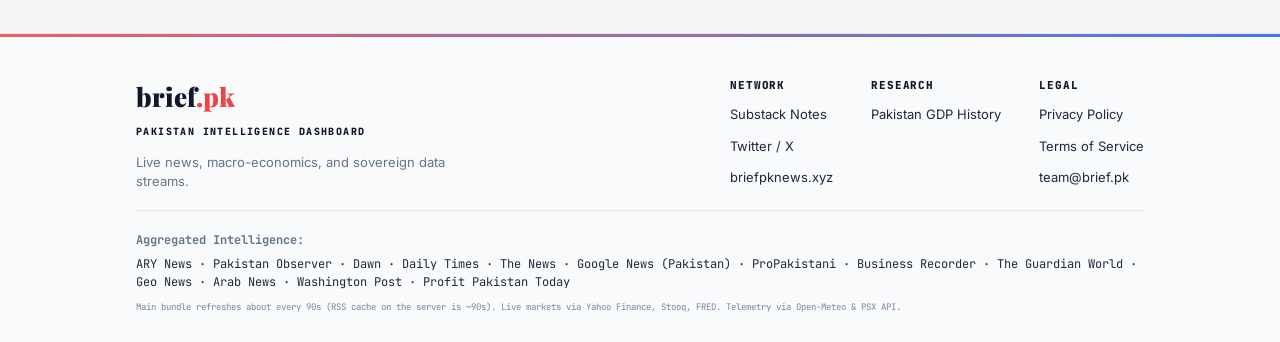
==== commit a19b1715: "Release notes page: curated entries only, no technical tab or git history - Load only changelog.json" ====
--- a/index.html
+++ b/index.html
@@ -36,7 +36,7 @@
       </div>
       <div class="top-actions">
         <a class="ghost-btn" href="https://www.briefpknews.xyz" target="_blank" rel="noreferrer">Open Site</a>
-        <a class="ghost-btn" href="./changelog.html">Changelog</a>
+        <a class="ghost-btn" href="./changelog.html">Release notes</a>
         <button id="refreshBtn" class="ghost-btn" type="button">Refresh</button>
       </div>
     </div>
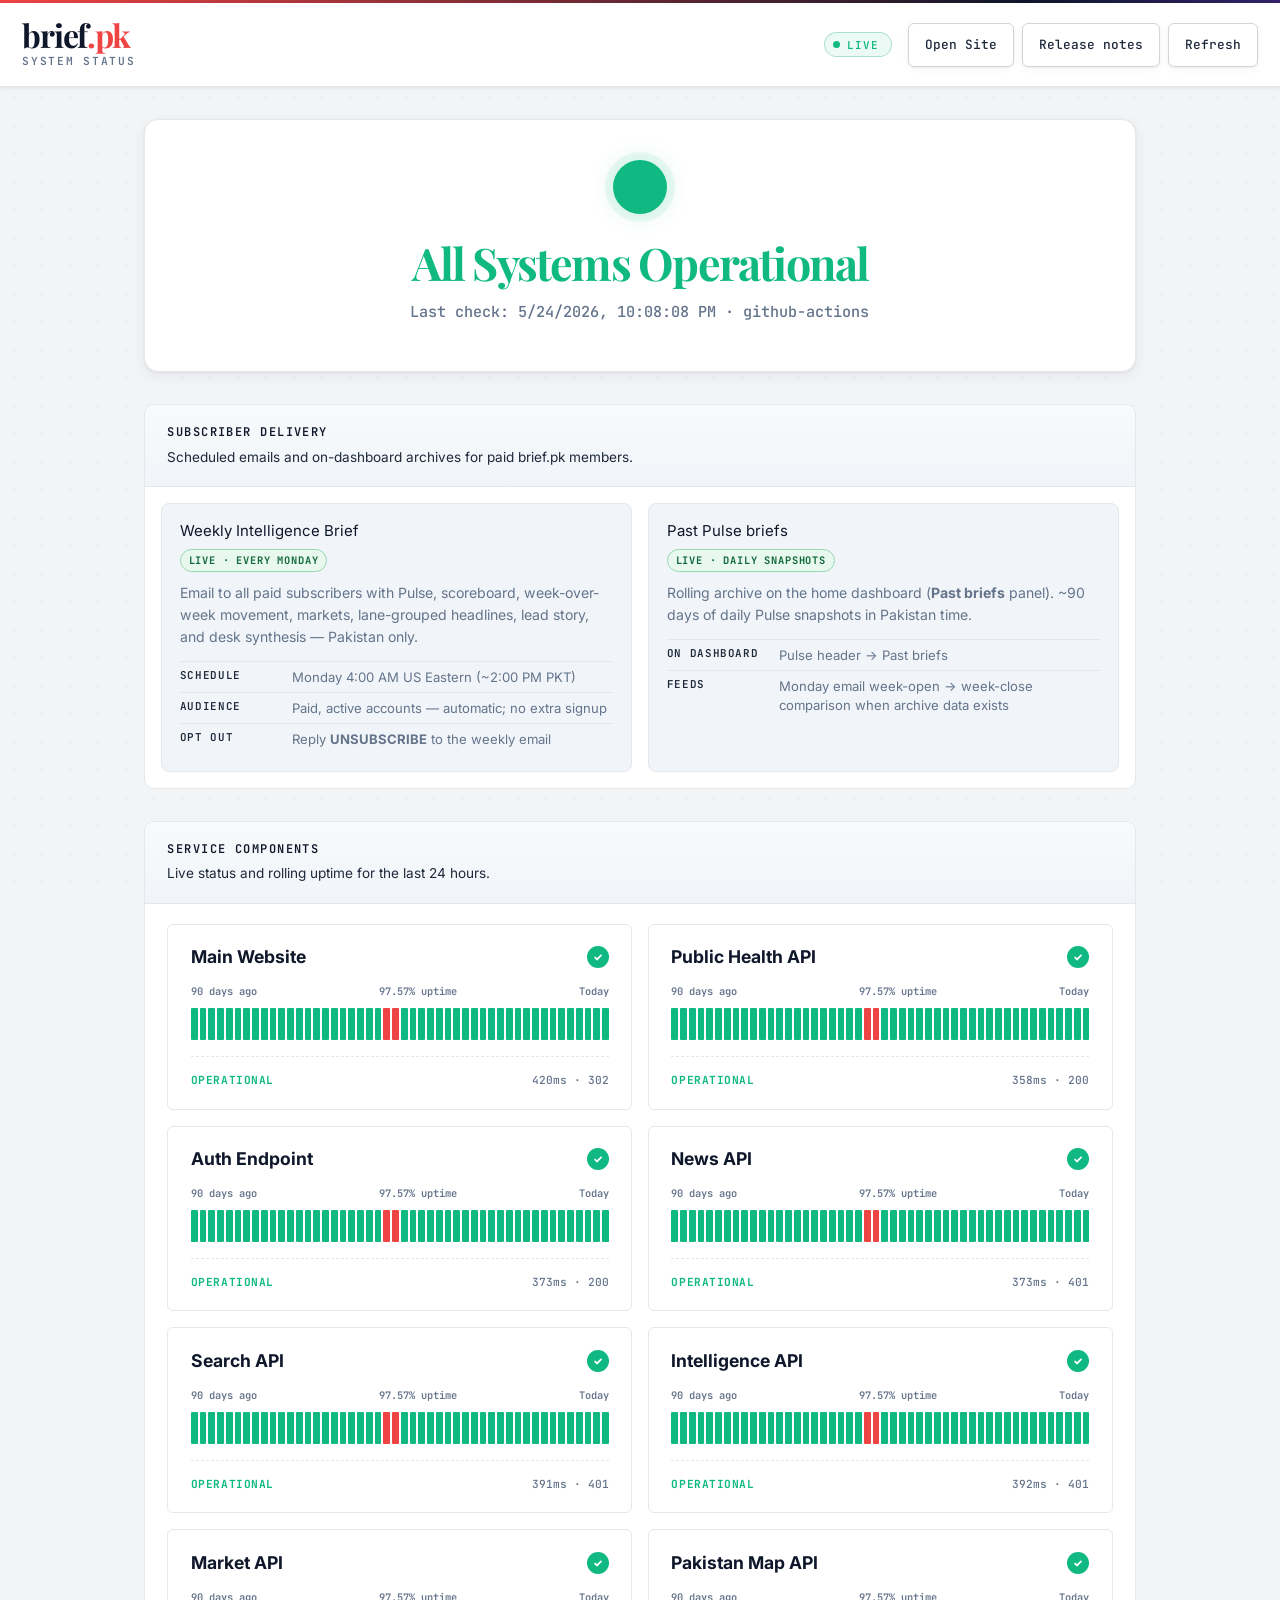
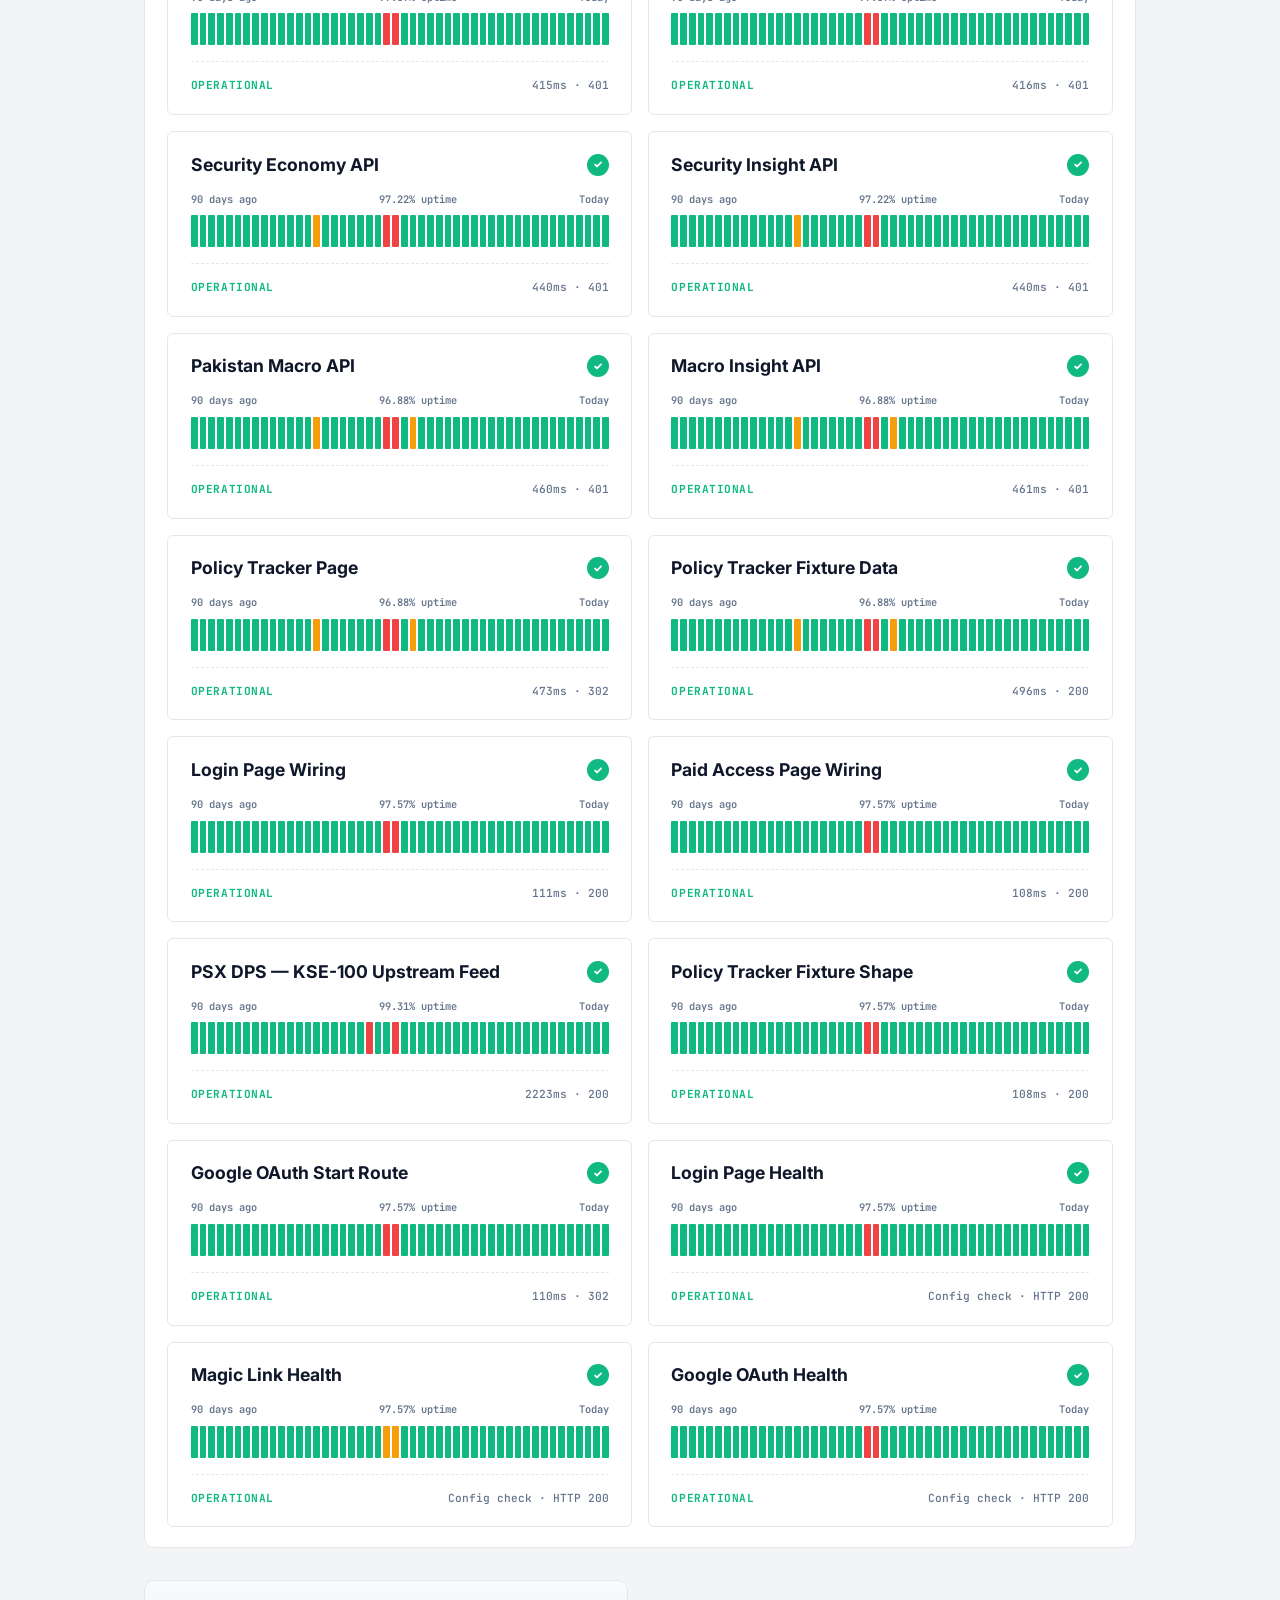
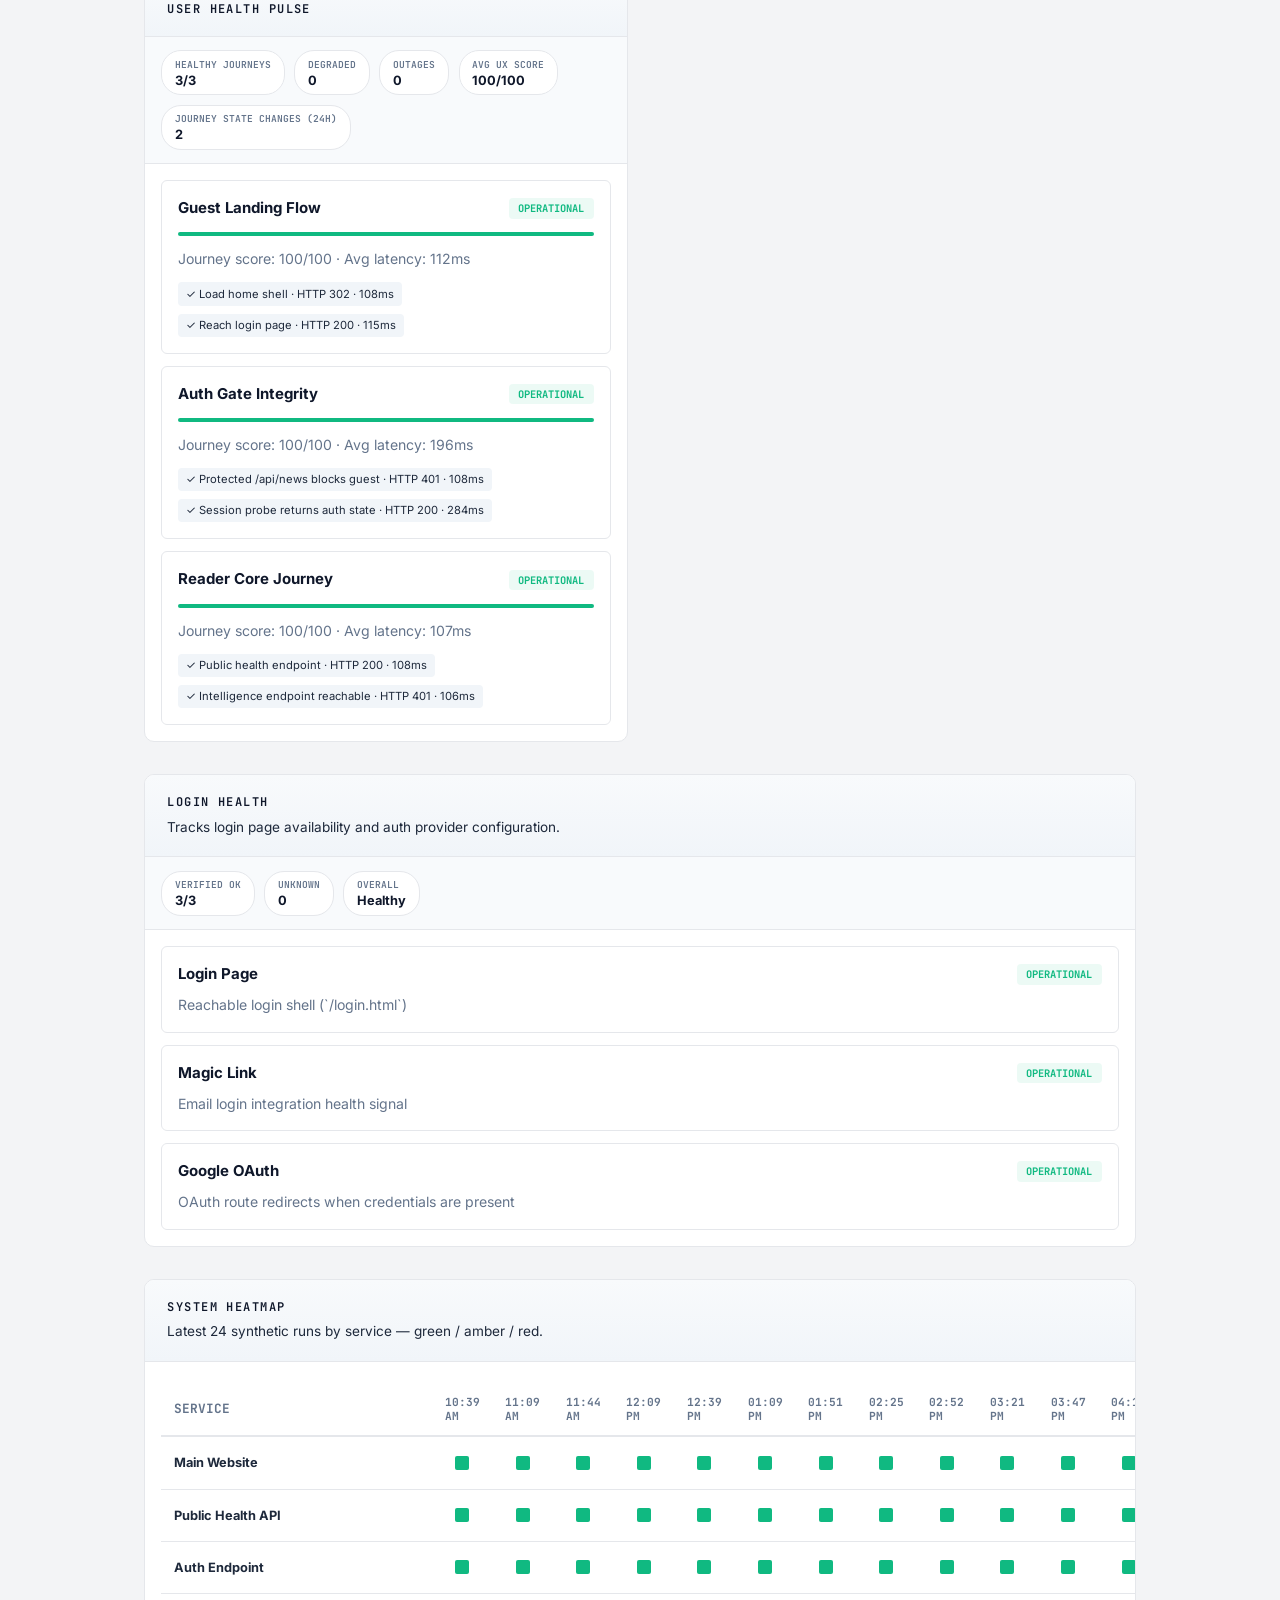
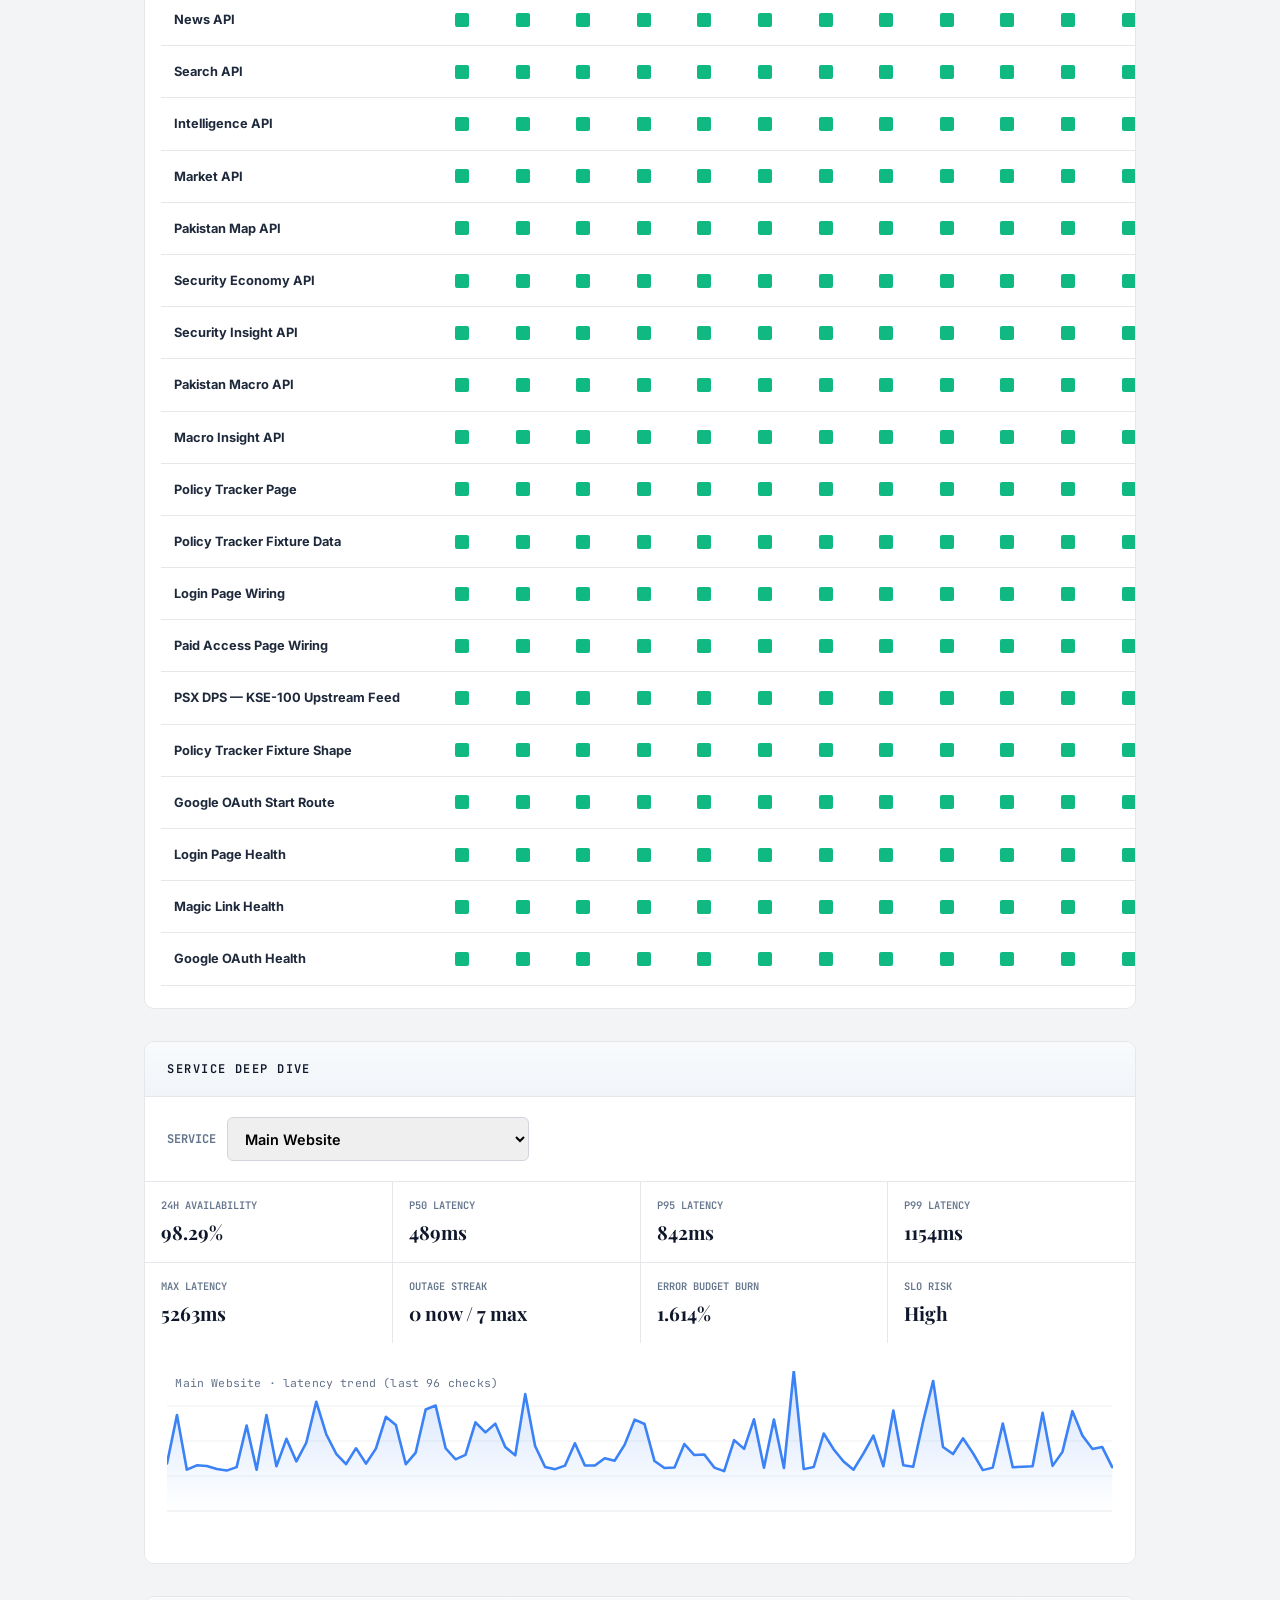
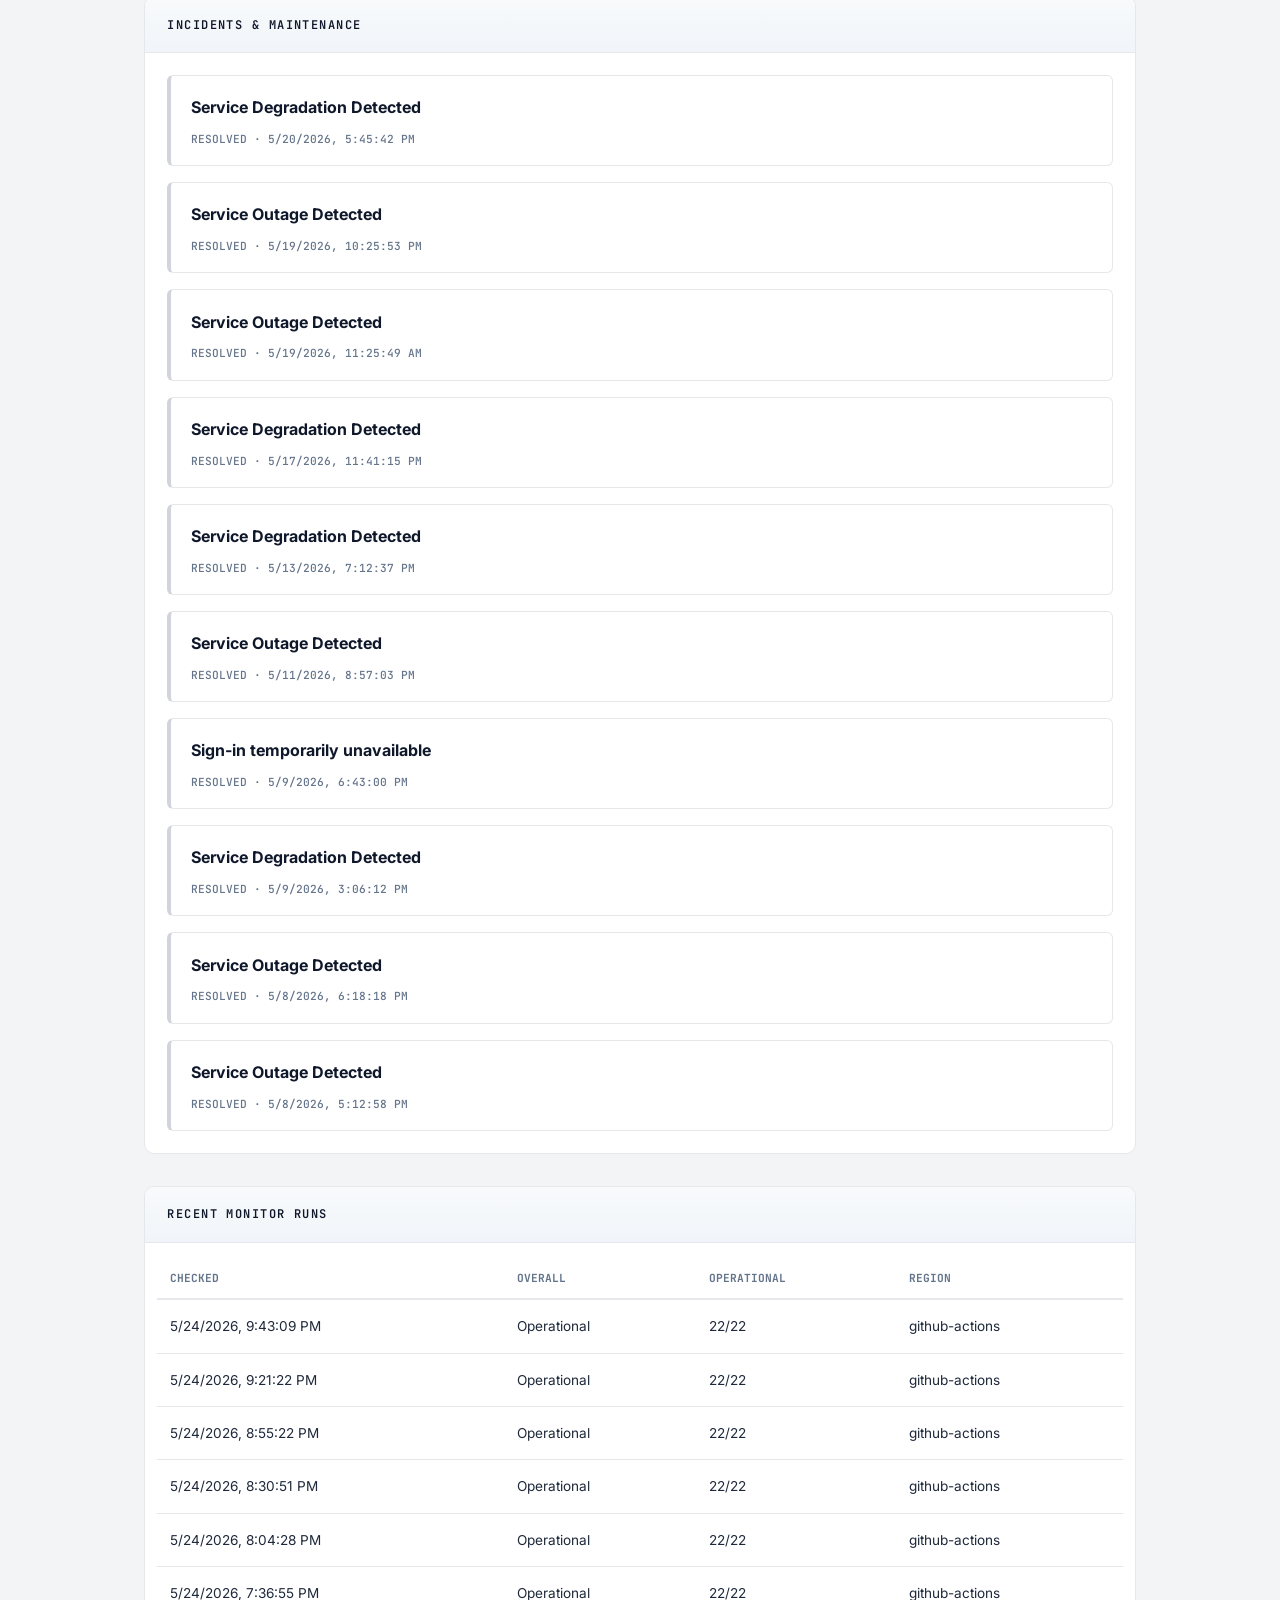
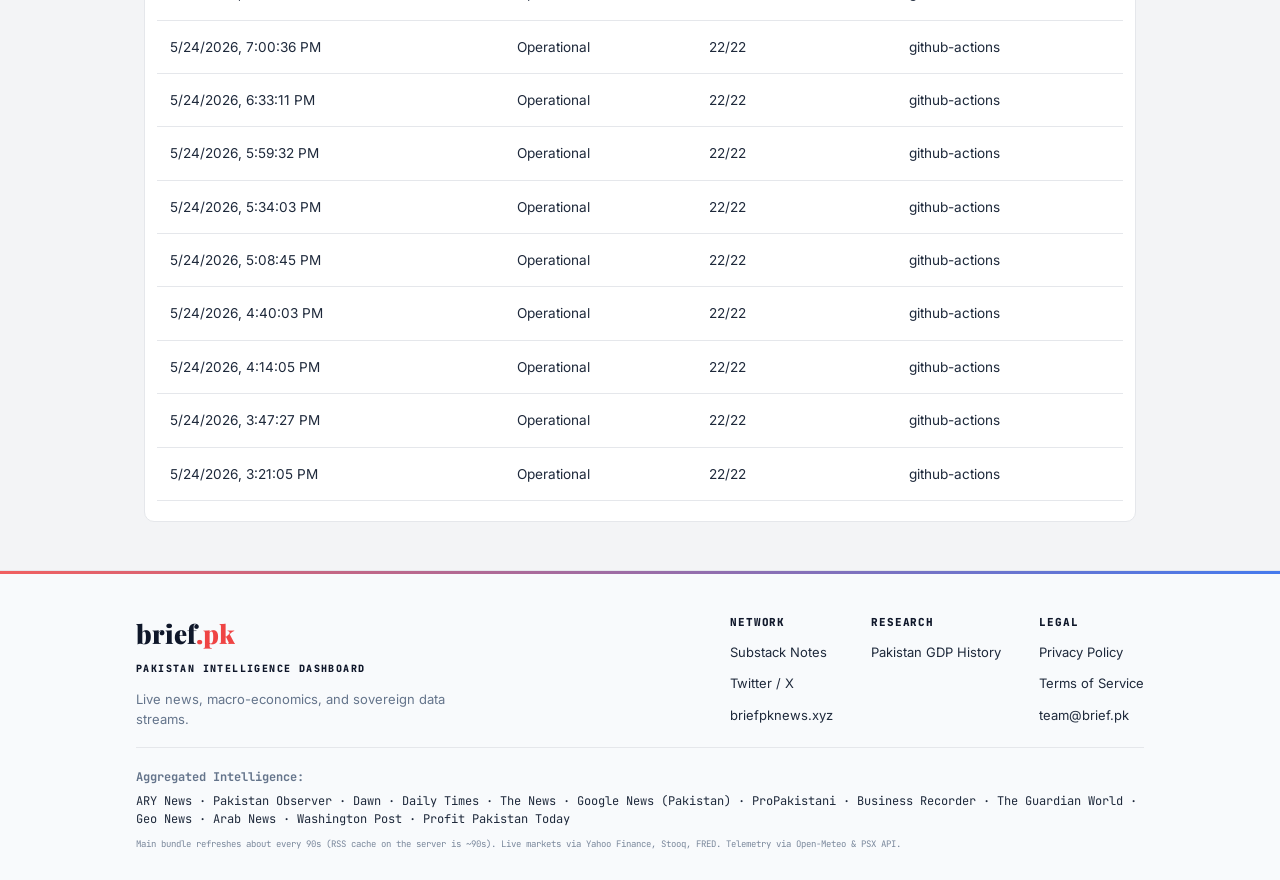
==== commit 40a31957: "feat(status): release notes and delivery panel for weekly brief Publish May 2026 changelog entries f" ====
--- a/index.html
+++ b/index.html
@@ -51,6 +51,34 @@
           <h2 id="overallState">All Systems Operational</h2>
           <div class="hero-meta" id="overallMeta">Last check: --</div>
         </div>
+      </div>
+    </section>
+
+    <section class="panel panel-delivery">
+      <div class="panel-head">
+        <h2>Subscriber delivery</h2>
+        <p>Scheduled emails and on-dashboard archives for paid brief.pk members.</p>
+      </div>
+      <div class="delivery-grid">
+        <article class="delivery-card">
+          <h3>Weekly Intelligence Brief</h3>
+          <p class="delivery-status delivery-status--live">Live · every Monday</p>
+          <p>Email to all paid subscribers with Pulse, scoreboard, week-over-week movement, markets, lane-grouped headlines, lead story, and desk synthesis — Pakistan only.</p>
+          <dl class="delivery-meta">
+            <div><dt>Schedule</dt><dd>Monday 4:00 AM US Eastern (~2:00 PM PKT)</dd></div>
+            <div><dt>Audience</dt><dd>Paid, active accounts — automatic; no extra signup</dd></div>
+            <div><dt>Opt out</dt><dd>Reply <strong>UNSUBSCRIBE</strong> to the weekly email</dd></div>
+          </dl>
+        </article>
+        <article class="delivery-card">
+          <h3>Past Pulse briefs</h3>
+          <p class="delivery-status delivery-status--live">Live · daily snapshots</p>
+          <p>Rolling archive on the home dashboard (<strong>Past briefs</strong> panel). ~90 days of daily Pulse snapshots in Pakistan time.</p>
+          <dl class="delivery-meta">
+            <div><dt>On dashboard</dt><dd>Pulse header → Past briefs</dd></div>
+            <div><dt>Feeds</dt><dd>Monday email week-open → week-close comparison when archive data exists</dd></div>
+          </dl>
+        </article>
       </div>
     </section>
 
--- a/styles.css
+++ b/styles.css
@@ -338,6 +338,68 @@
   color: var(--text-dim);
 }
 
+/* ── Subscriber delivery panel ─────────────────────── */
+.panel-delivery .delivery-grid {
+  display: grid;
+  grid-template-columns: repeat(auto-fit, minmax(260px, 1fr));
+  gap: 1rem;
+  padding: 1rem;
+}
+.delivery-card {
+  background: var(--bg-card-2);
+  border: 1px solid var(--border);
+  border-radius: calc(var(--r) - 2px);
+  padding: 1rem 1.1rem;
+}
+.delivery-card h3 {
+  margin: 0 0 0.35rem;
+  font: 600 1rem var(--sans-font);
+  color: var(--text-primary);
+}
+.delivery-card > p:not(.delivery-status) {
+  margin: 0 0 0.85rem;
+  font-size: 0.88rem;
+  line-height: 1.55;
+  color: var(--text-muted);
+}
+.delivery-status {
+  display: inline-block;
+  margin: 0 0 0.65rem;
+  font: 700 0.65rem var(--mono-font);
+  text-transform: uppercase;
+  letter-spacing: 0.08em;
+  padding: 0.2rem 0.5rem;
+  border-radius: 999px;
+}
+.delivery-status--live {
+  color: #11693c;
+  background: #e9f8ef;
+  border: 1px solid #95d8af;
+}
+.delivery-meta {
+  margin: 0;
+  font-size: 0.82rem;
+}
+.delivery-meta > div {
+  display: grid;
+  grid-template-columns: 6.5rem 1fr;
+  gap: 0.5rem;
+  padding: 0.35rem 0;
+  border-top: 1px solid var(--border);
+}
+.delivery-meta dt {
+  margin: 0;
+  font: 600 0.68rem var(--mono-font);
+  text-transform: uppercase;
+  letter-spacing: 0.06em;
+  color: var(--text-dim);
+}
+.delivery-meta dd {
+  margin: 0;
+  color: var(--text-muted);
+  line-height: 1.45;
+}
+
 /* ── Unified Status Grid ────────────────────────────── */
 .status-grid {
   display: grid;
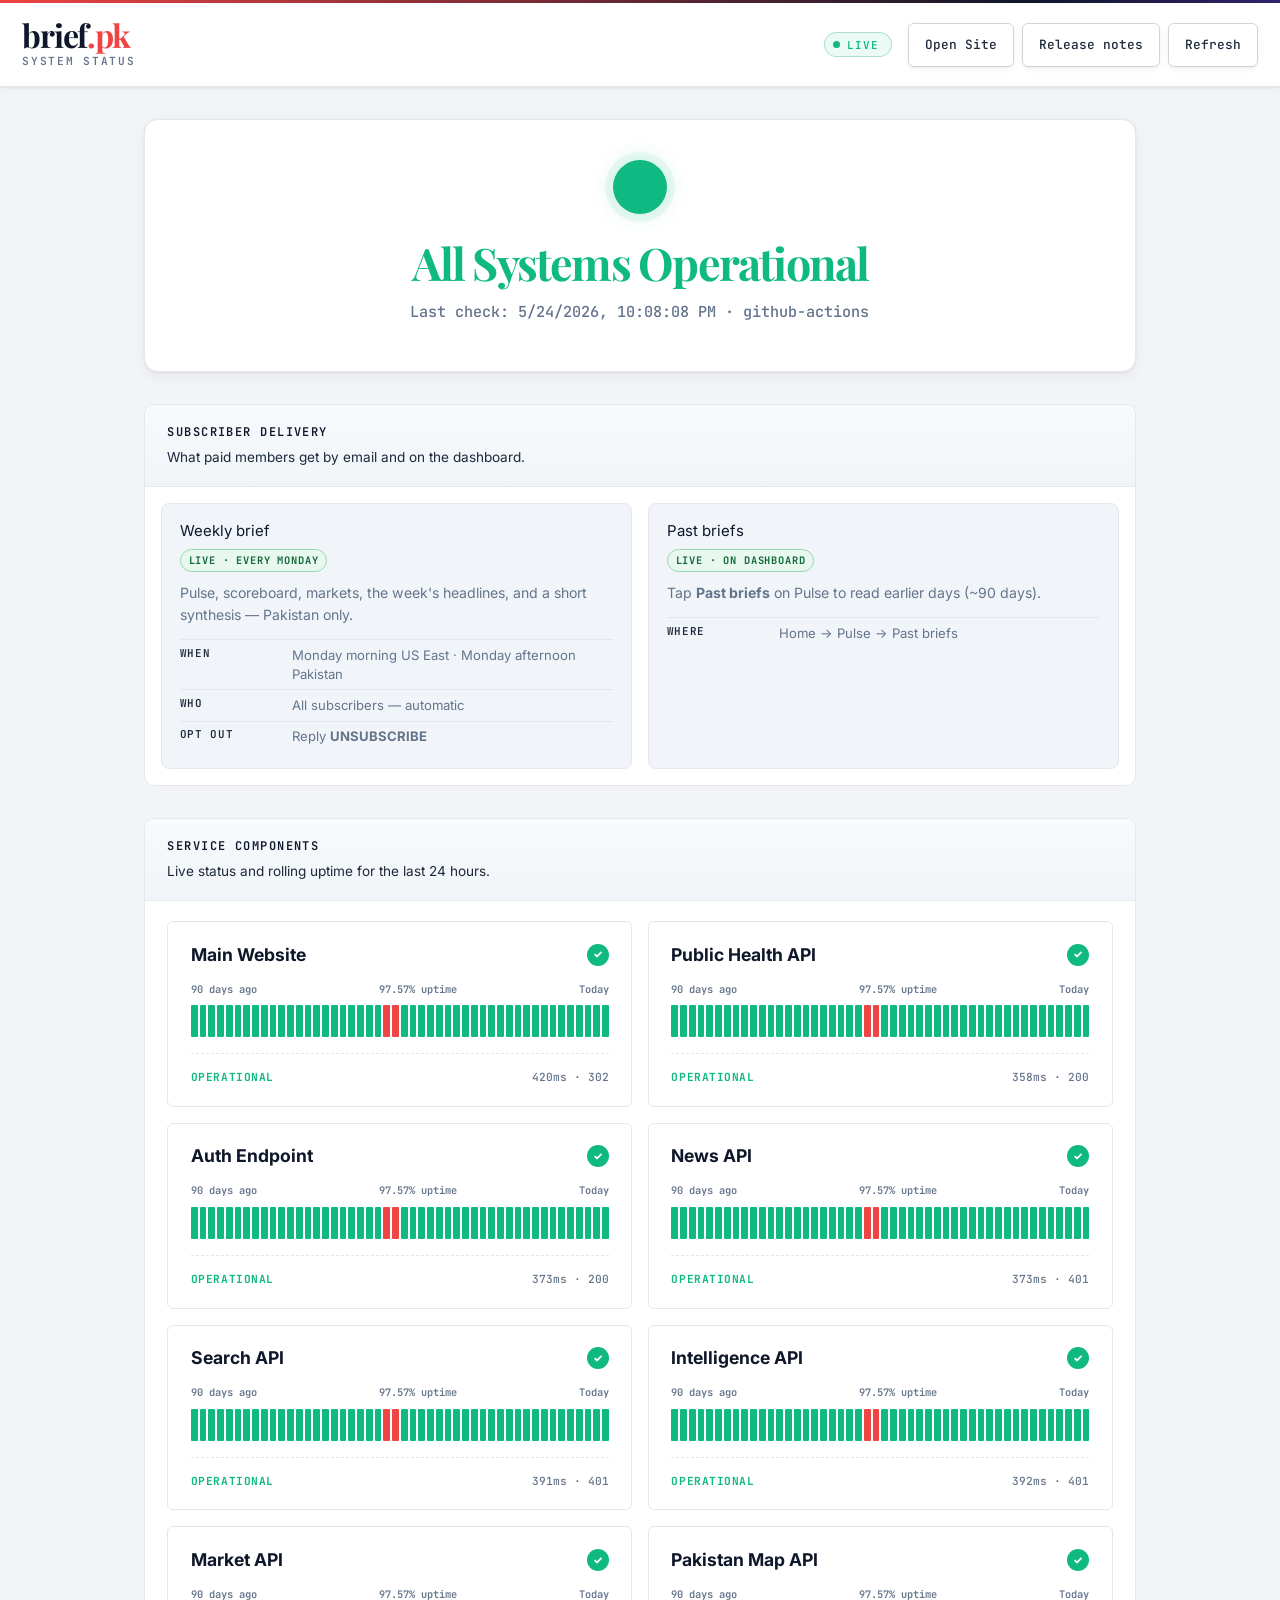
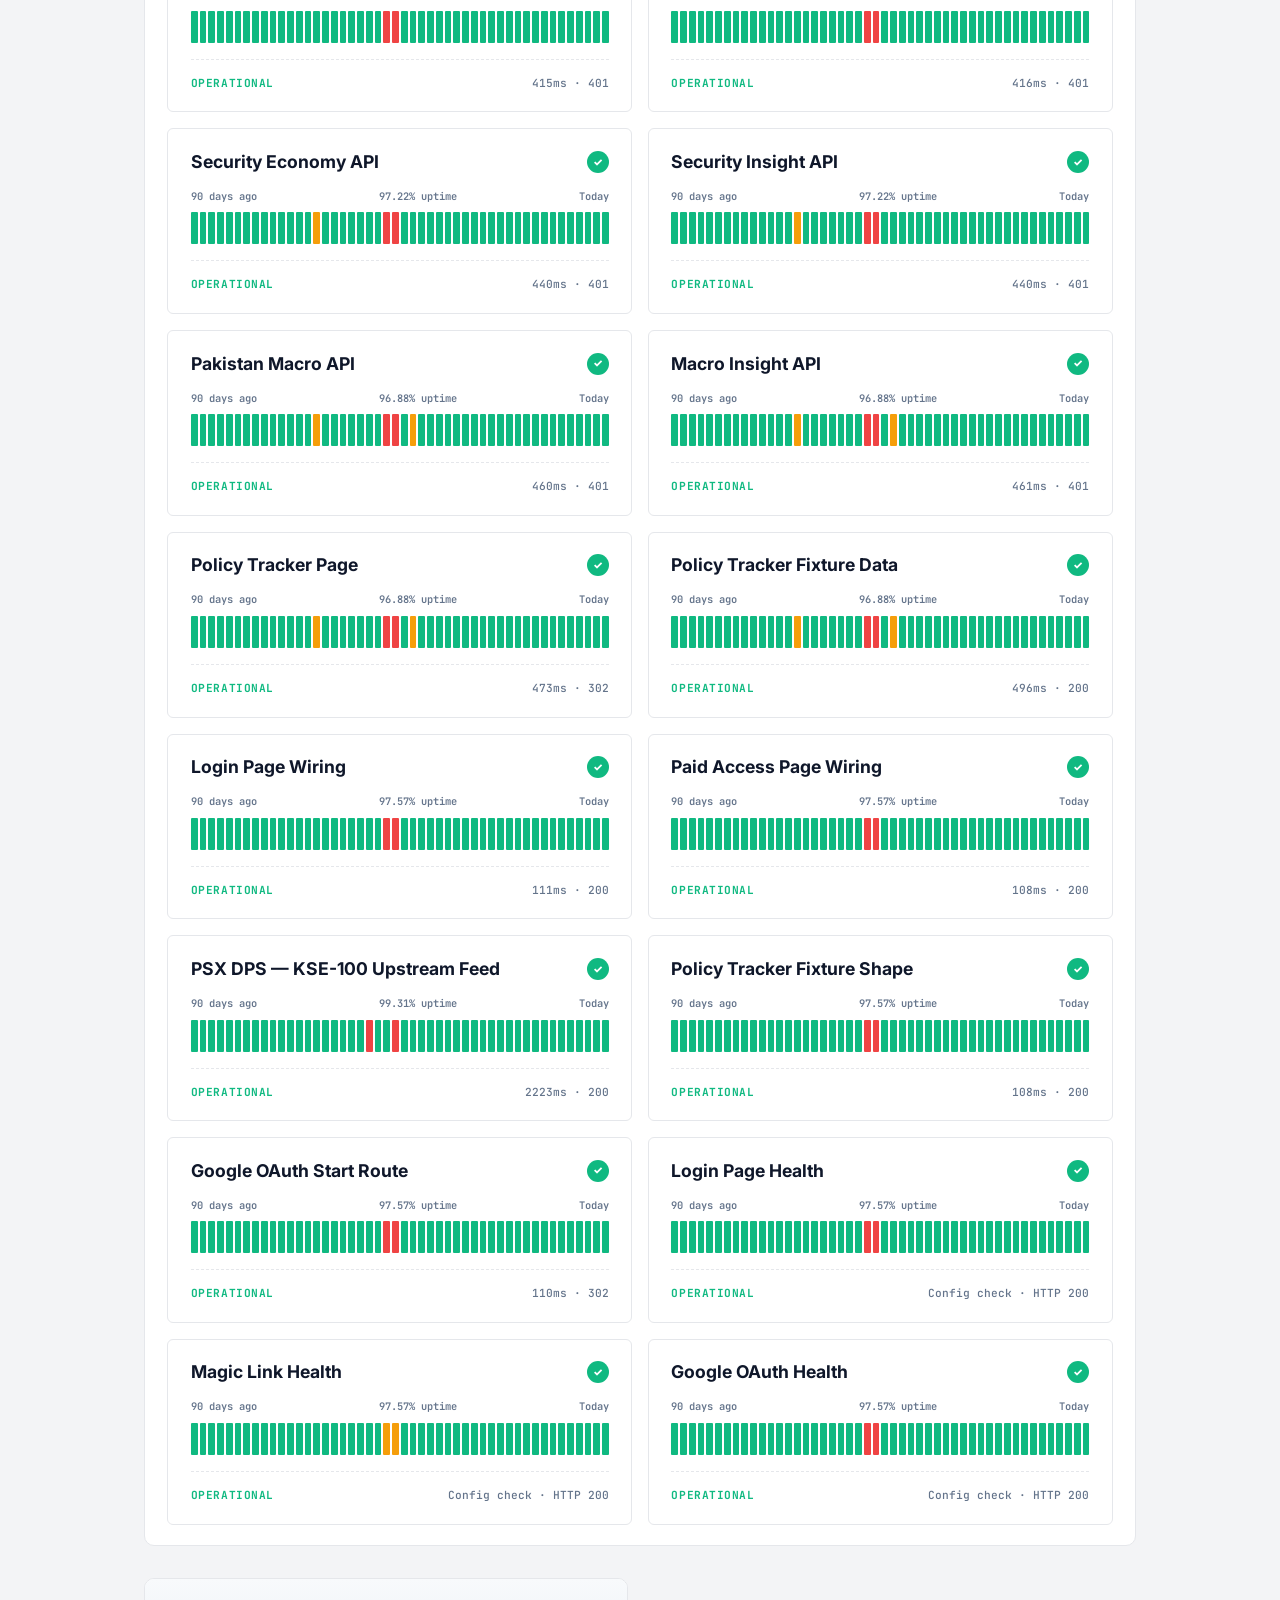
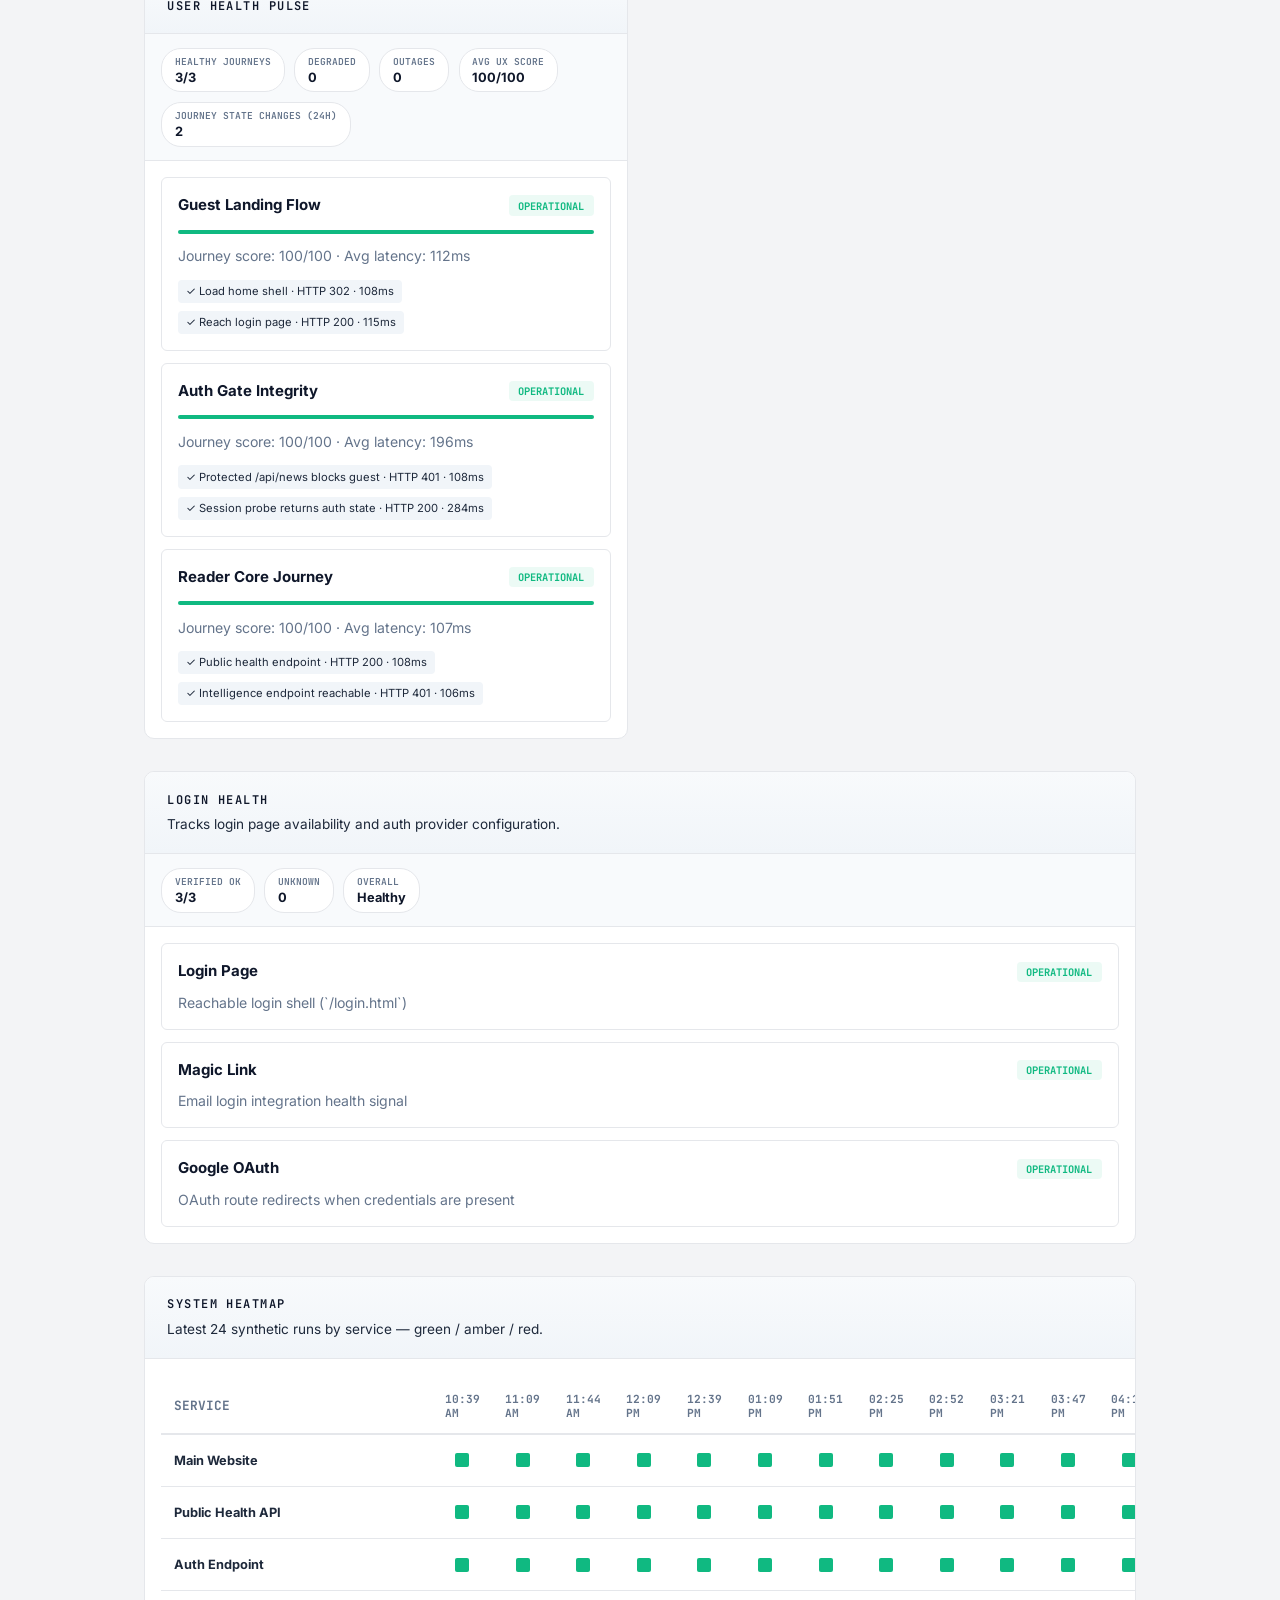
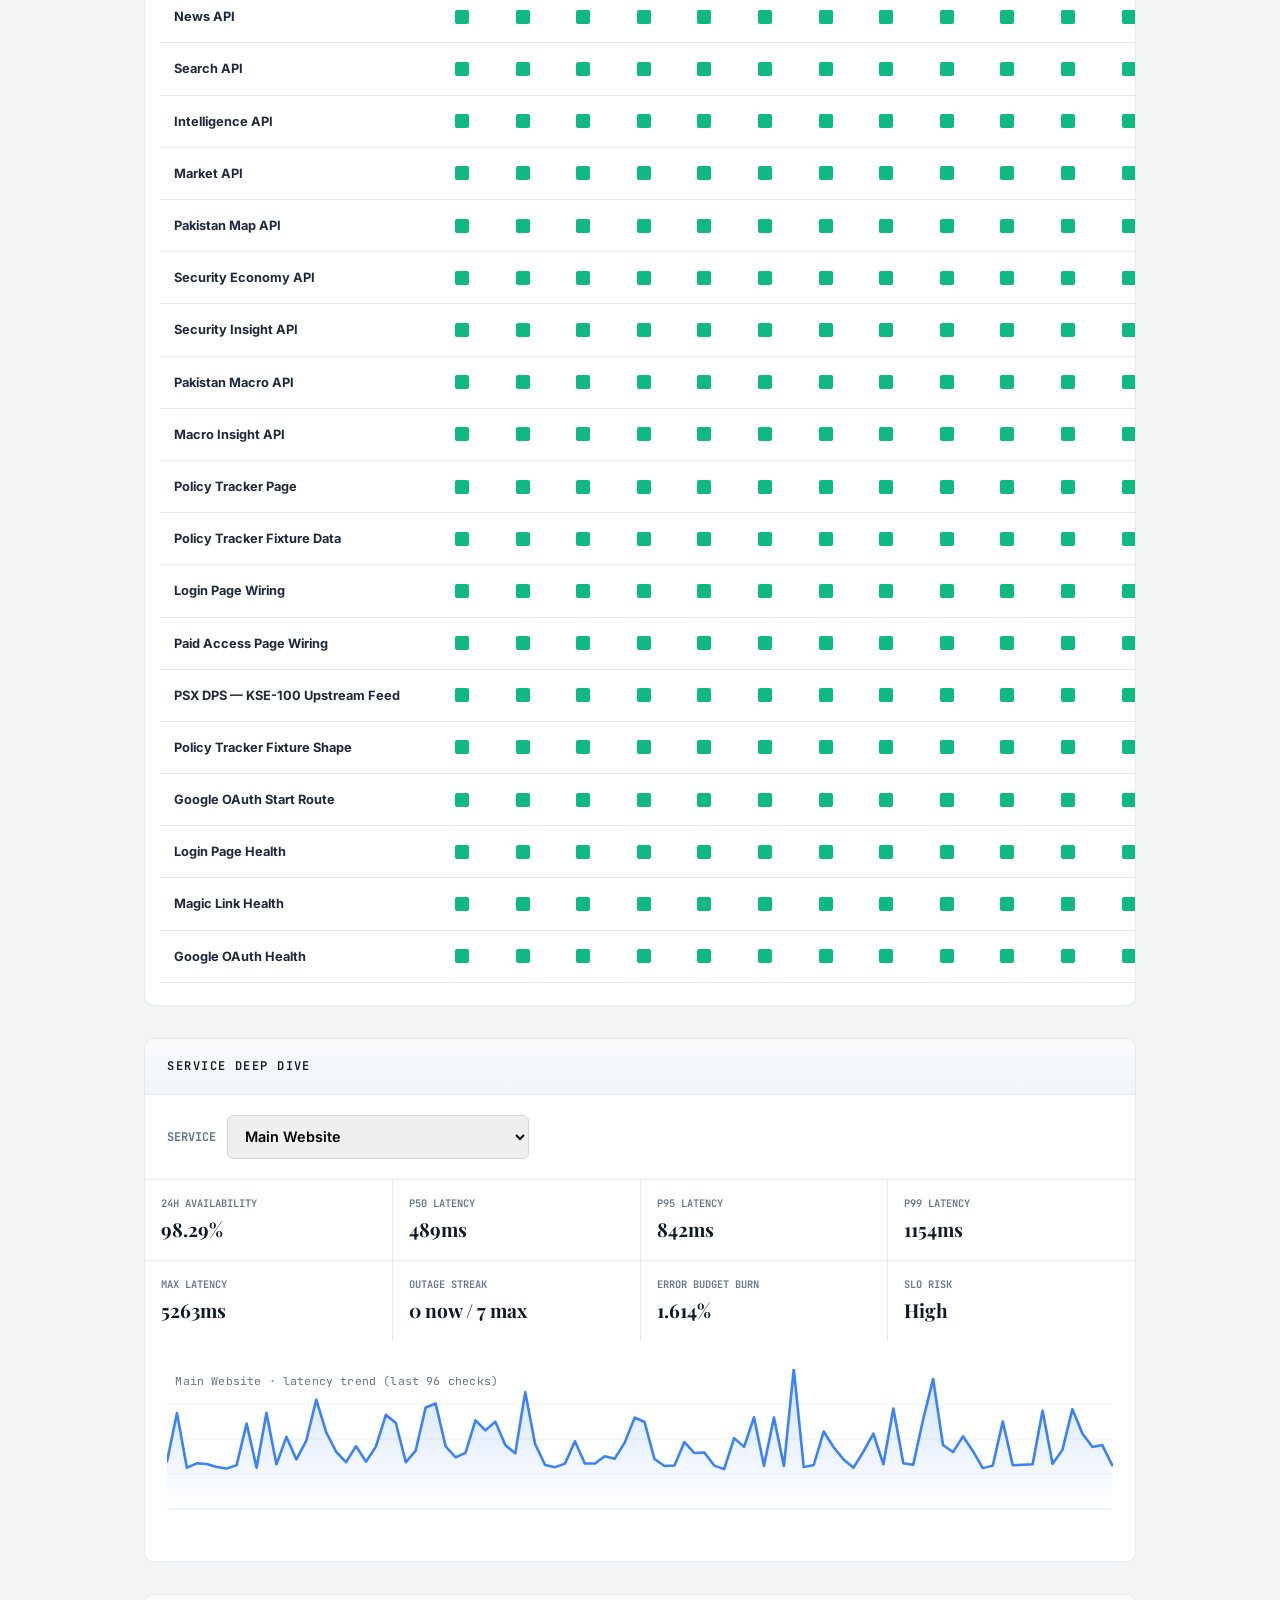
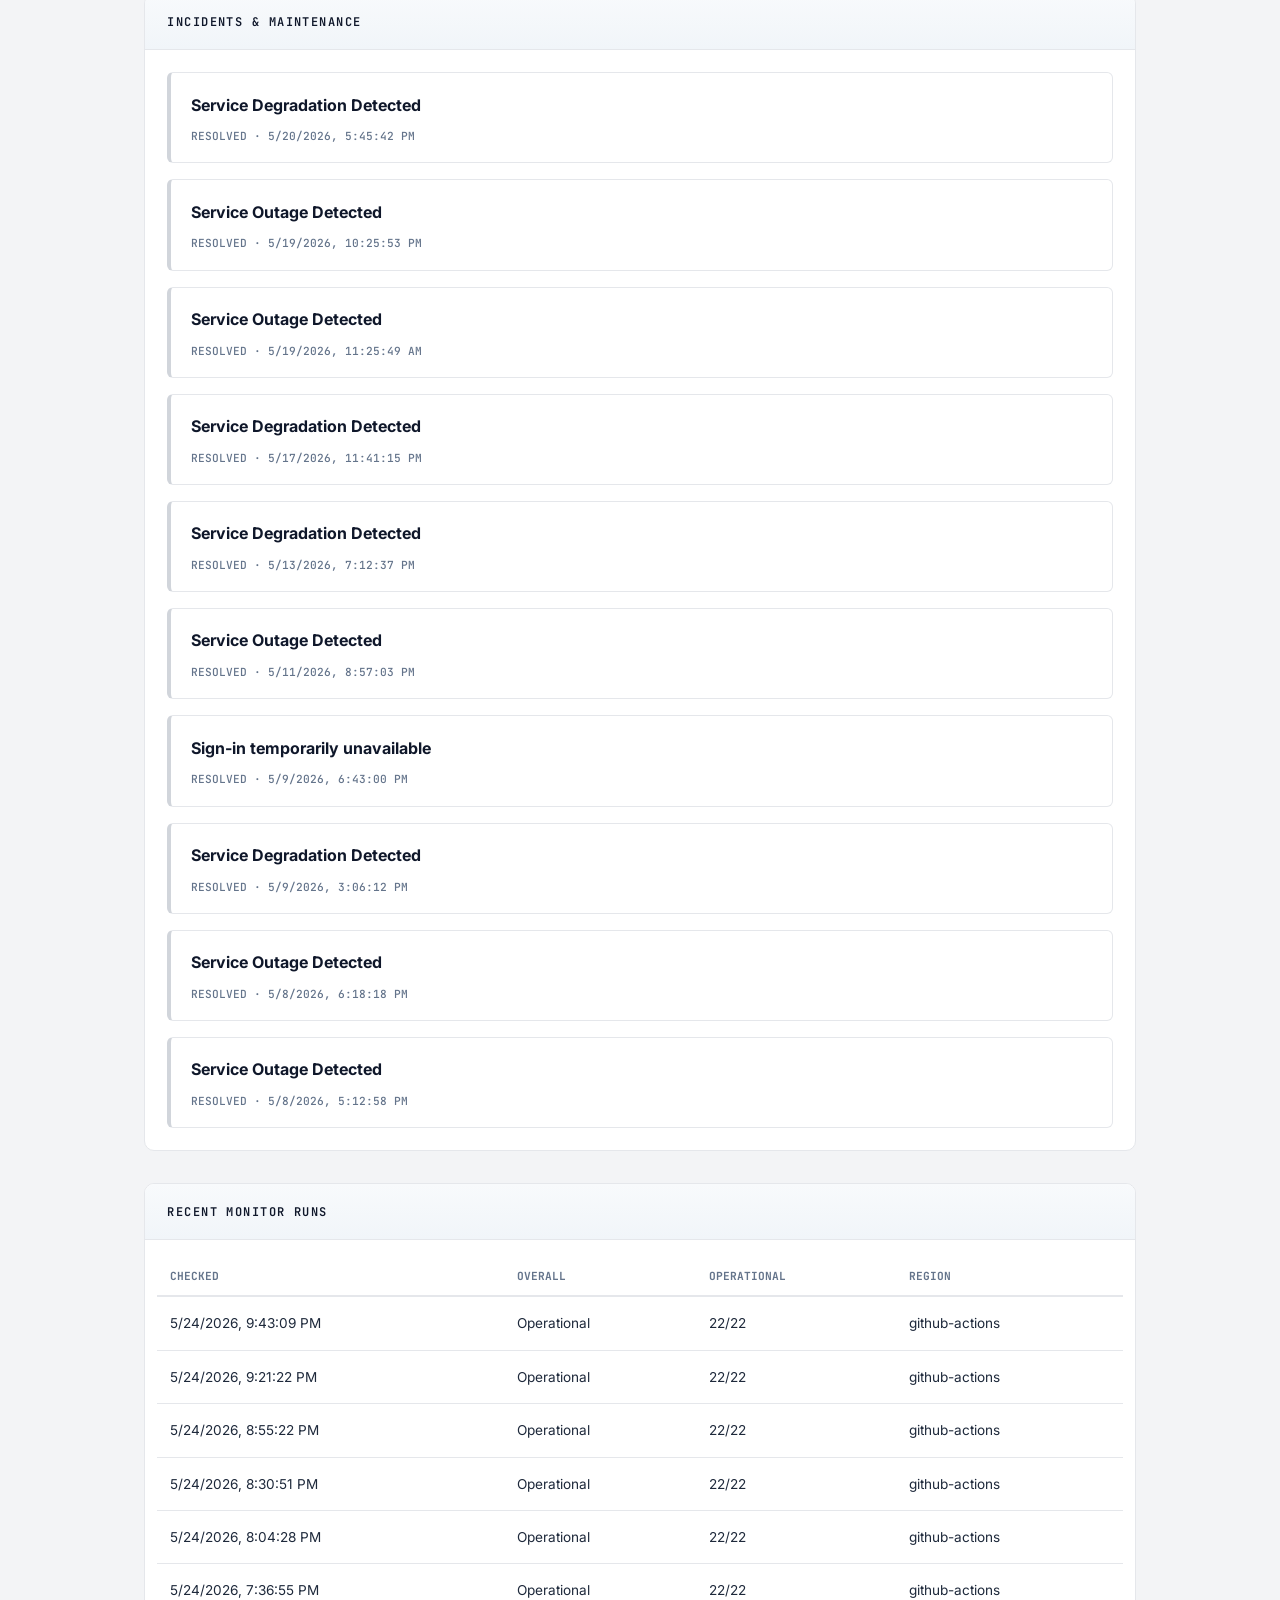
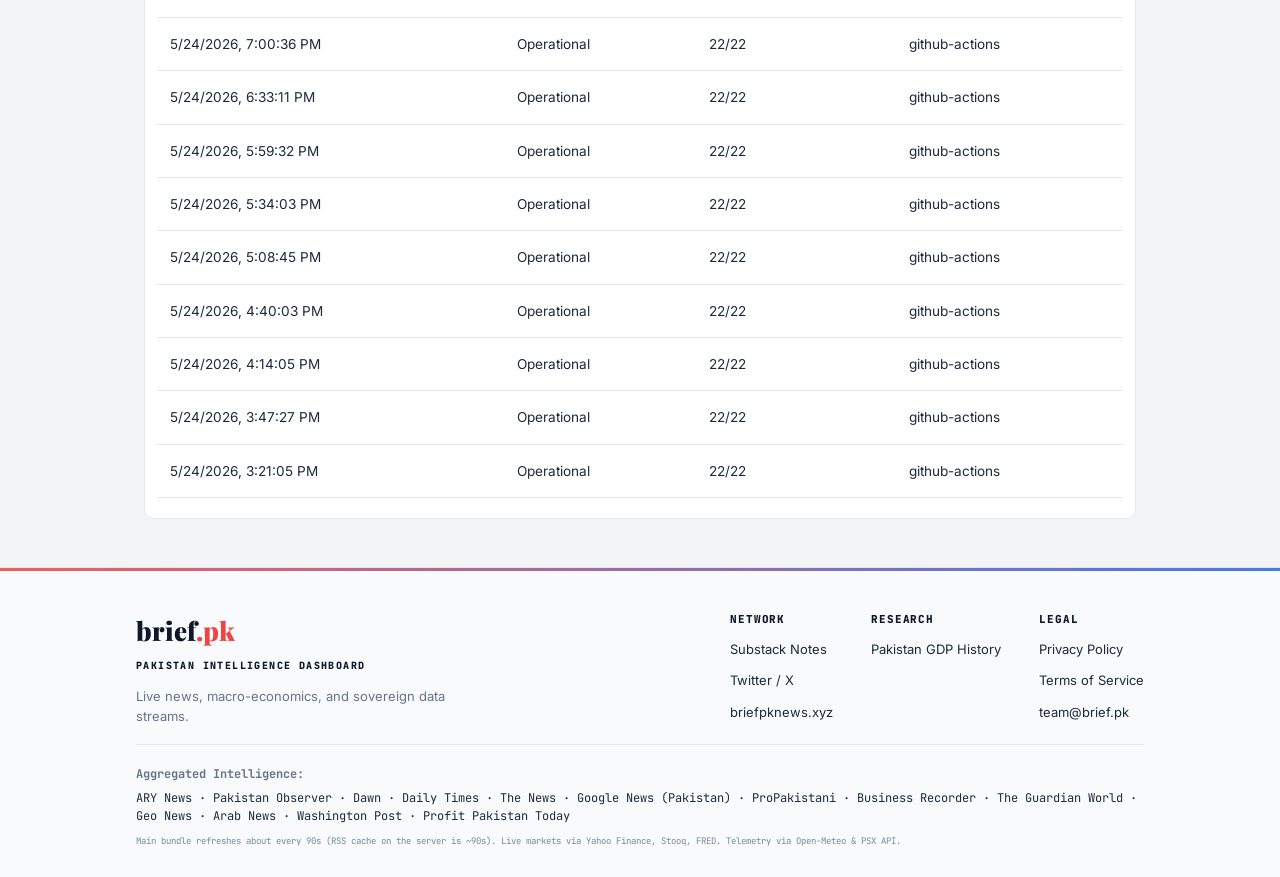
==== commit 2fc312aa: "copy(status): simplify weekly brief release notes for readers Shorter changelog and delivery panel c" ====
--- a/index.html
+++ b/index.html
@@ -57,26 +57,25 @@
     <section class="panel panel-delivery">
       <div class="panel-head">
         <h2>Subscriber delivery</h2>
-        <p>Scheduled emails and on-dashboard archives for paid brief.pk members.</p>
+        <p>What paid members get by email and on the dashboard.</p>
       </div>
       <div class="delivery-grid">
         <article class="delivery-card">
-          <h3>Weekly Intelligence Brief</h3>
+          <h3>Weekly brief</h3>
           <p class="delivery-status delivery-status--live">Live · every Monday</p>
-          <p>Email to all paid subscribers with Pulse, scoreboard, week-over-week movement, markets, lane-grouped headlines, lead story, and desk synthesis — Pakistan only.</p>
+          <p>Pulse, scoreboard, markets, the week's headlines, and a short synthesis — Pakistan only.</p>
           <dl class="delivery-meta">
-            <div><dt>Schedule</dt><dd>Monday 4:00 AM US Eastern (~2:00 PM PKT)</dd></div>
-            <div><dt>Audience</dt><dd>Paid, active accounts — automatic; no extra signup</dd></div>
-            <div><dt>Opt out</dt><dd>Reply <strong>UNSUBSCRIBE</strong> to the weekly email</dd></div>
+            <div><dt>When</dt><dd>Monday morning US East · Monday afternoon Pakistan</dd></div>
+            <div><dt>Who</dt><dd>All subscribers — automatic</dd></div>
+            <div><dt>Opt out</dt><dd>Reply <strong>UNSUBSCRIBE</strong></dd></div>
           </dl>
         </article>
         <article class="delivery-card">
-          <h3>Past Pulse briefs</h3>
-          <p class="delivery-status delivery-status--live">Live · daily snapshots</p>
-          <p>Rolling archive on the home dashboard (<strong>Past briefs</strong> panel). ~90 days of daily Pulse snapshots in Pakistan time.</p>
+          <h3>Past briefs</h3>
+          <p class="delivery-status delivery-status--live">Live · on dashboard</p>
+          <p>Tap <strong>Past briefs</strong> on Pulse to read earlier days (~90 days).</p>
           <dl class="delivery-meta">
-            <div><dt>On dashboard</dt><dd>Pulse header → Past briefs</dd></div>
-            <div><dt>Feeds</dt><dd>Monday email week-open → week-close comparison when archive data exists</dd></div>
+            <div><dt>Where</dt><dd>Home → Pulse → Past briefs</dd></div>
           </dl>
         </article>
       </div>
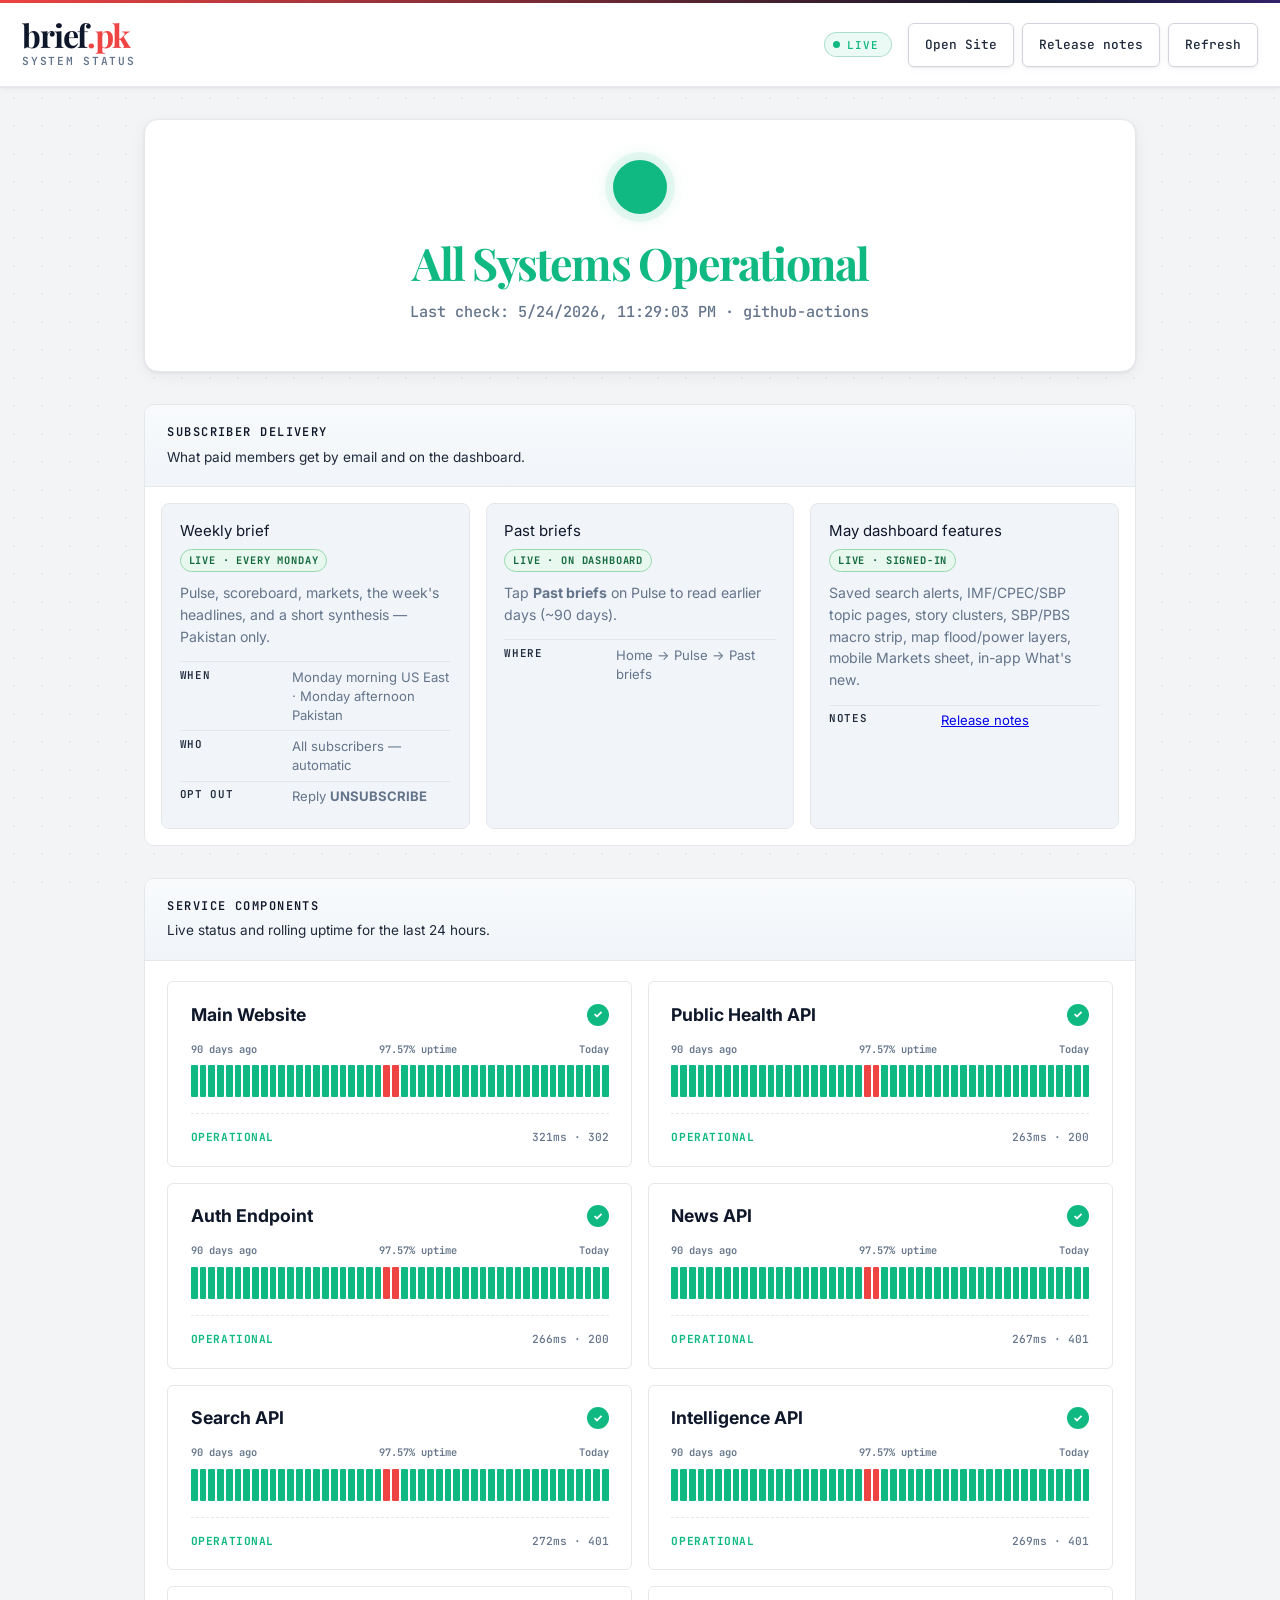
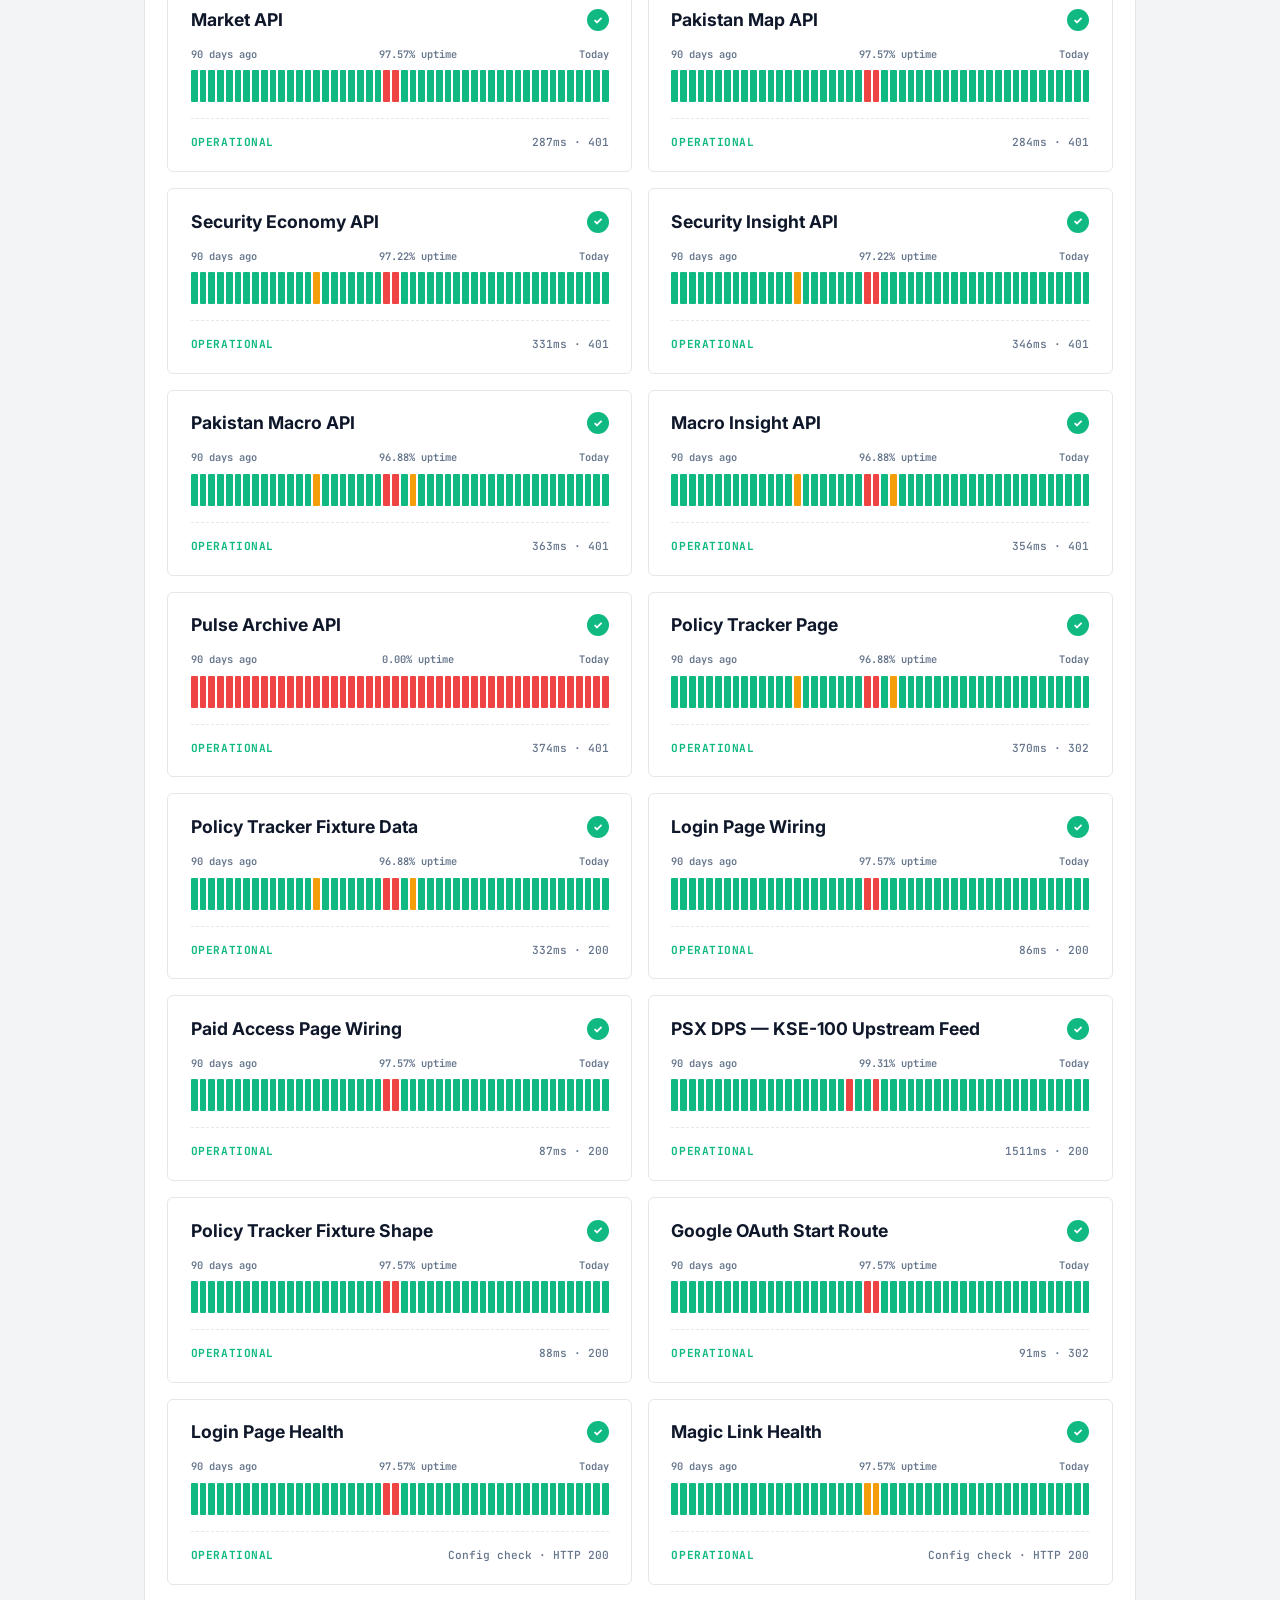
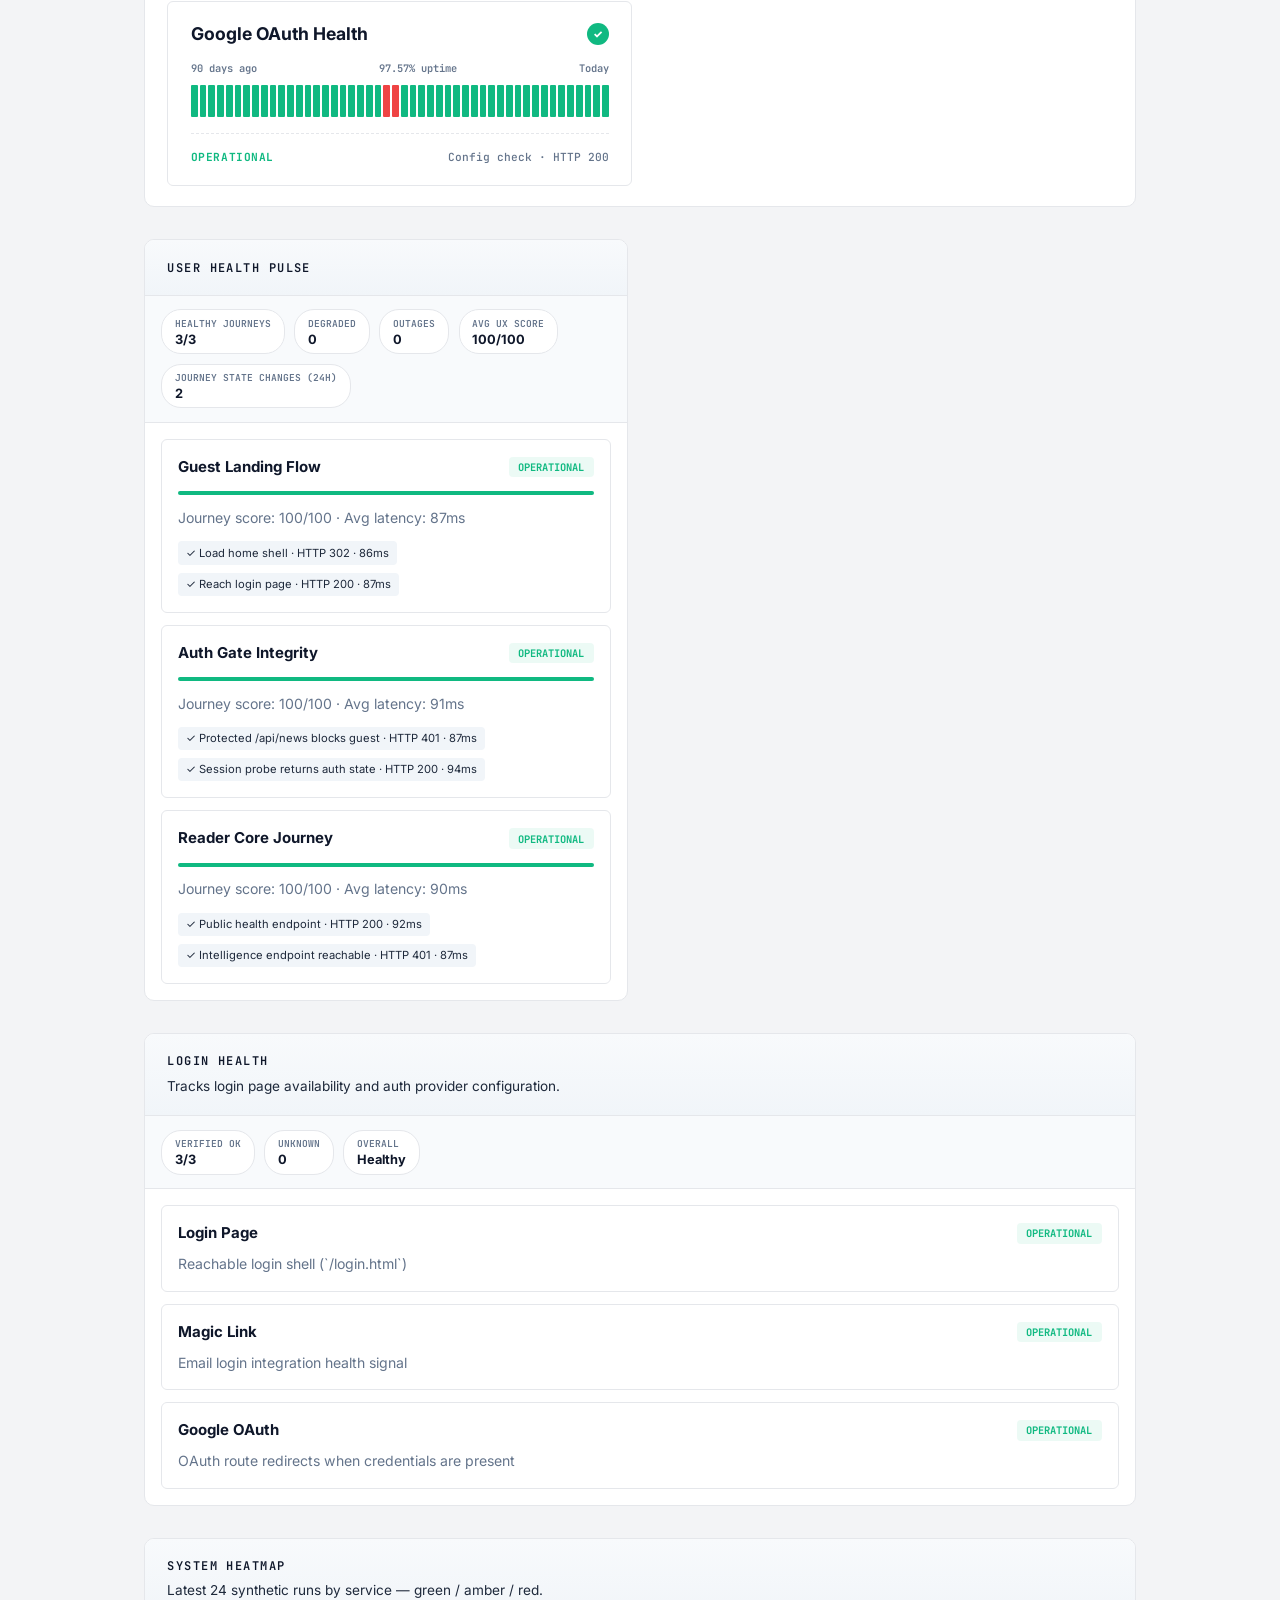
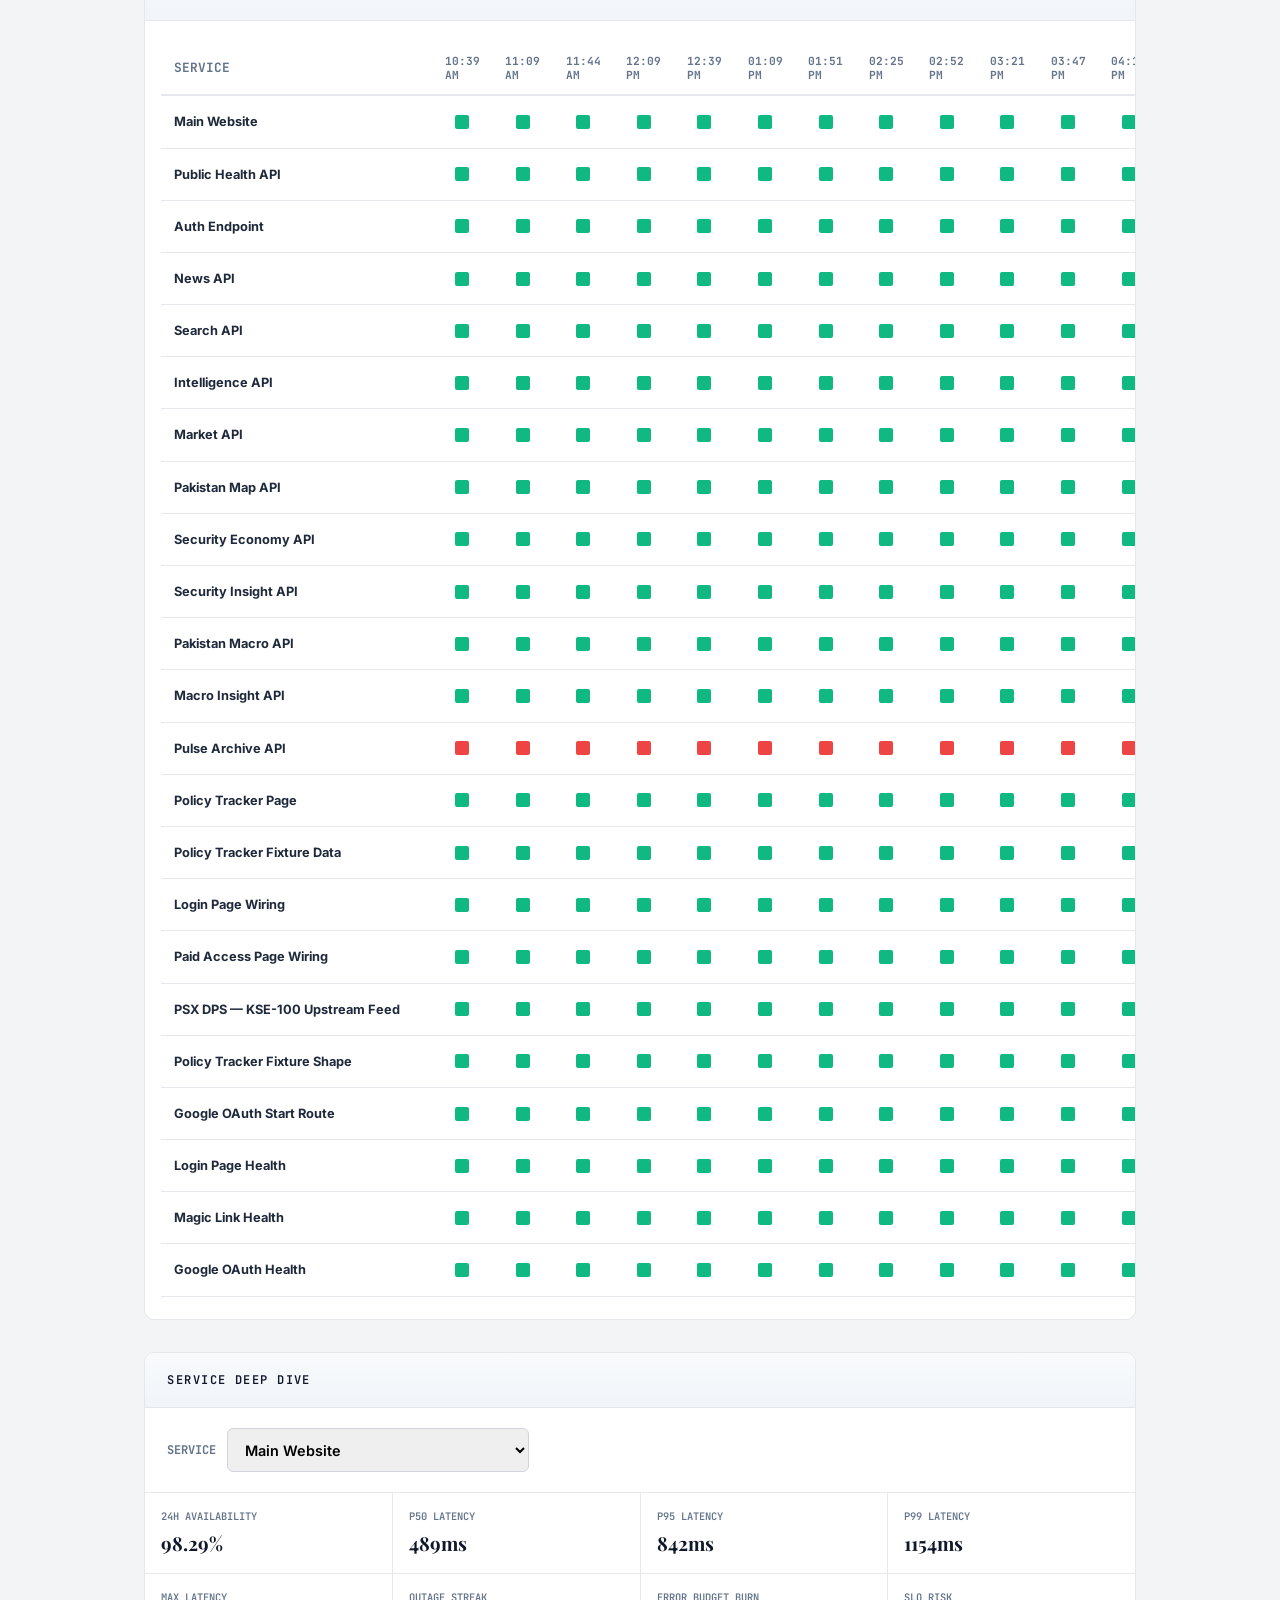
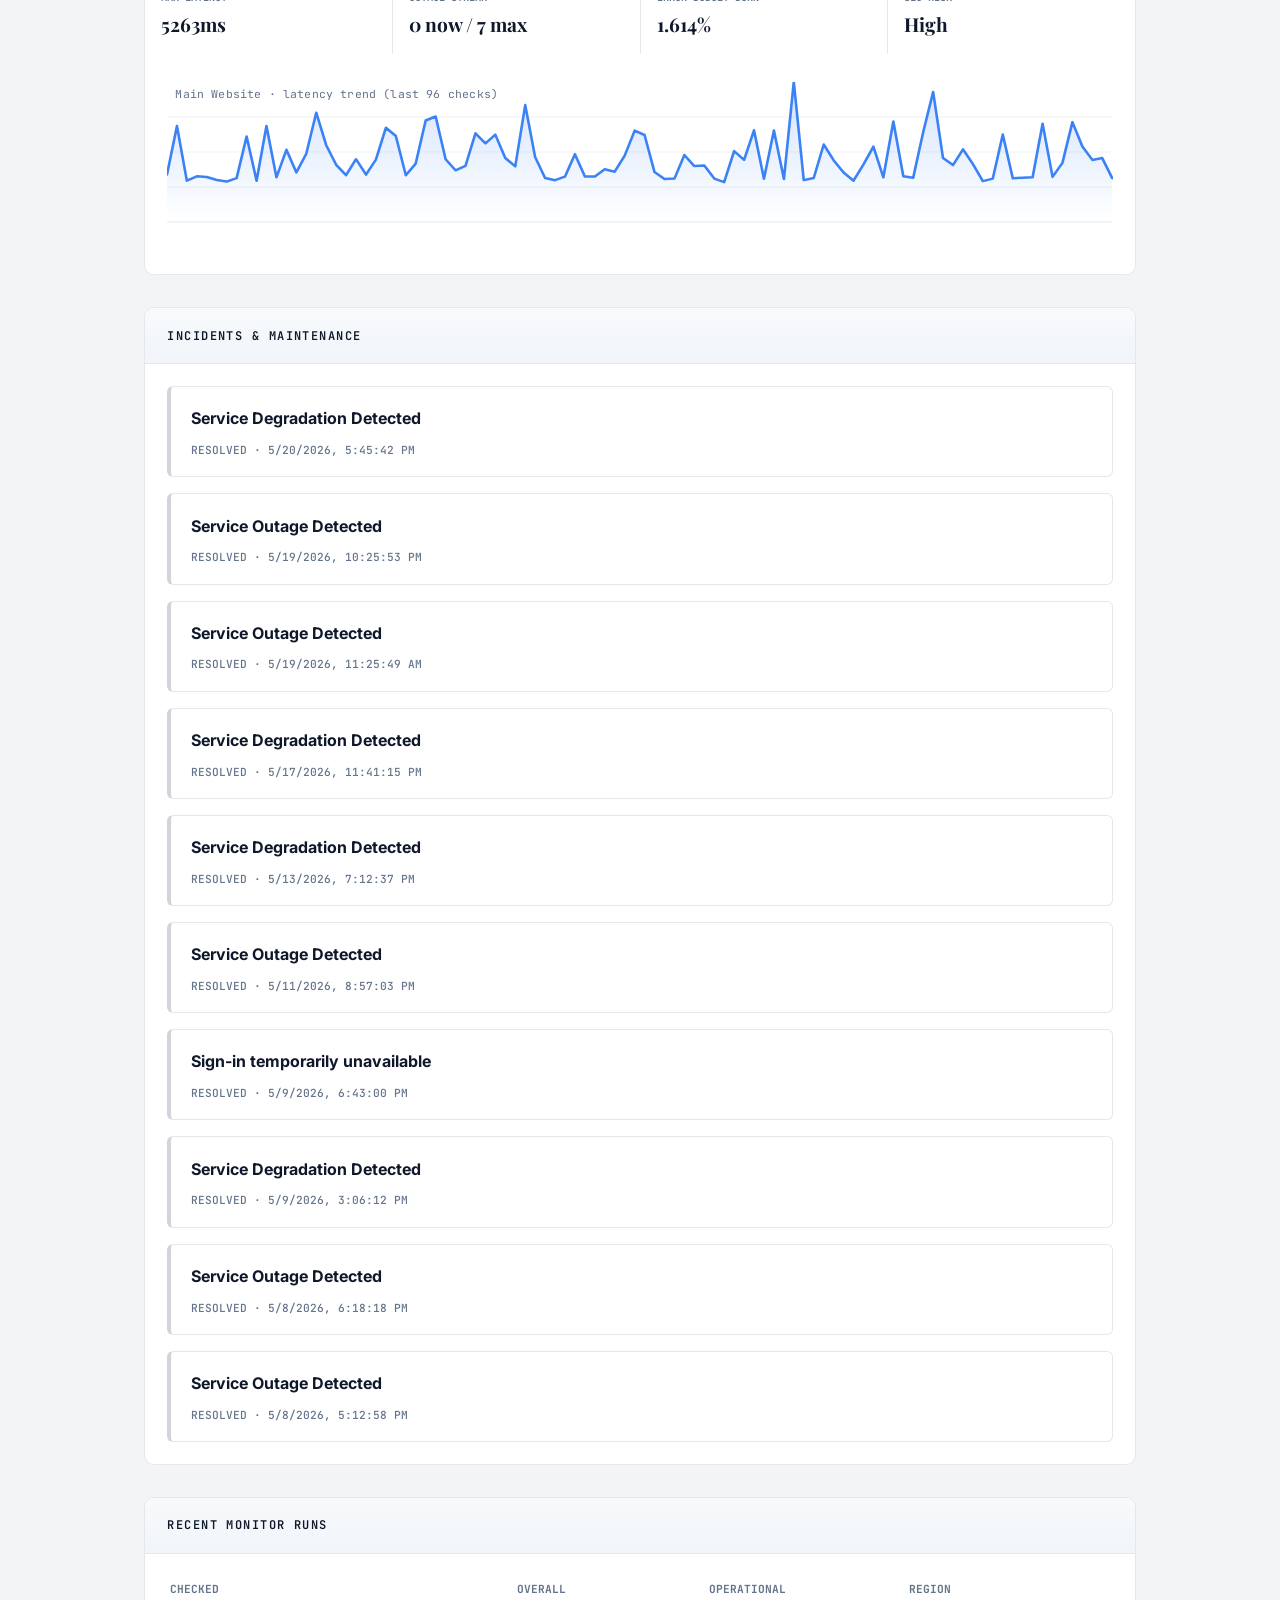
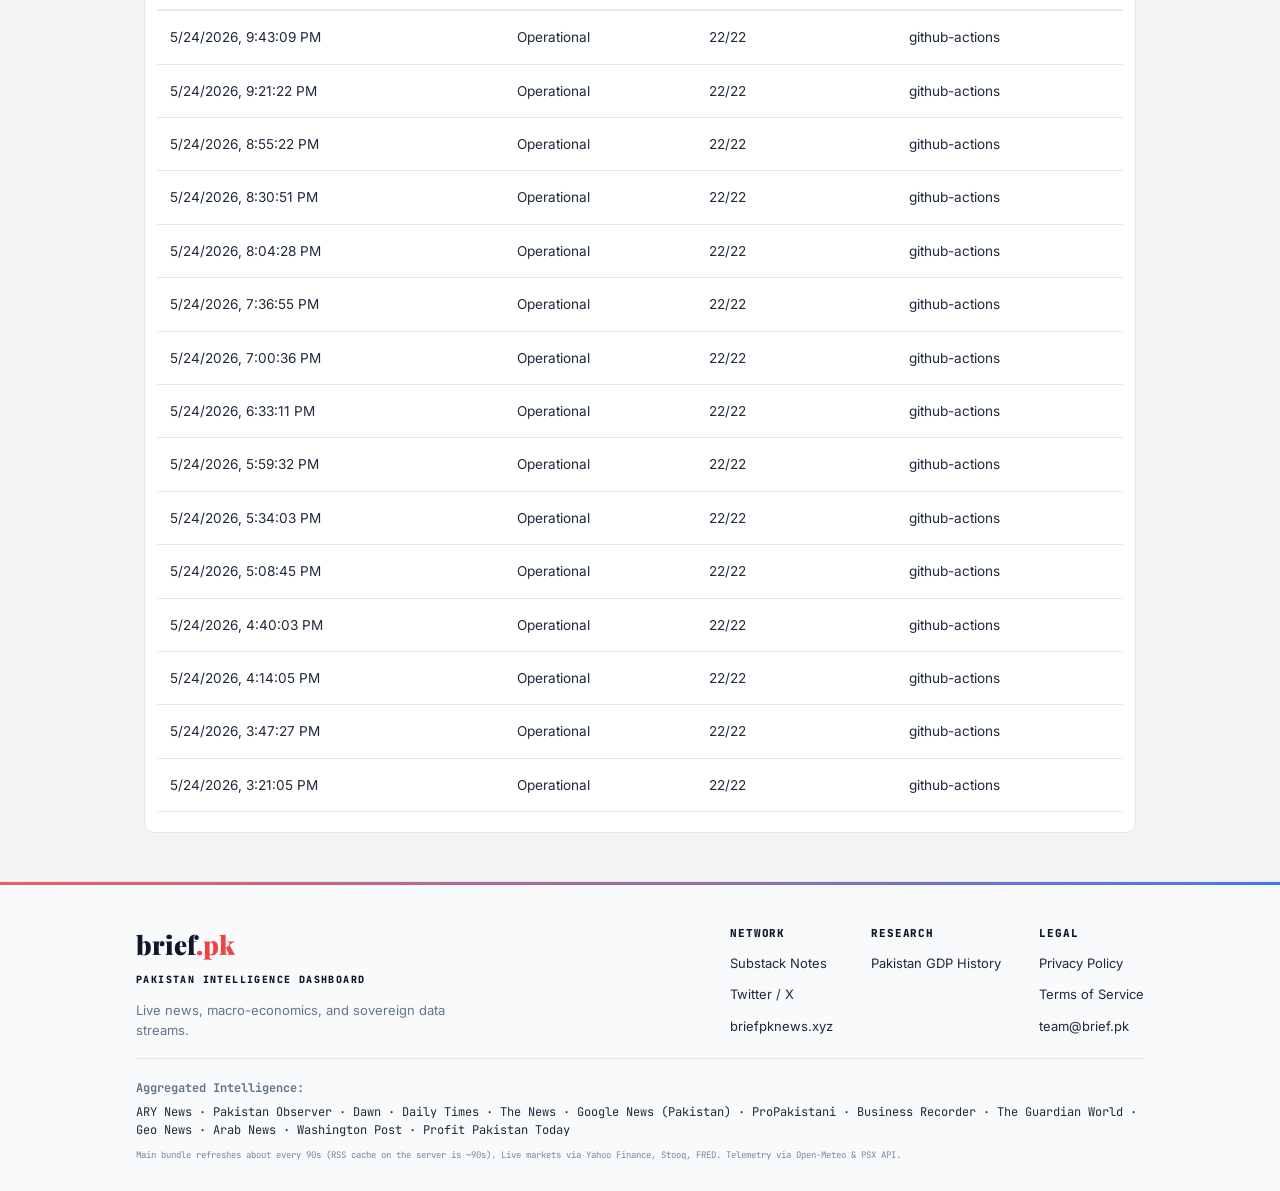
==== commit da27f1ae: "Publish May dashboard upgrade release notes. Adds reader-facing changelog entry and status-page deli" ====
--- a/index.html
+++ b/index.html
@@ -78,6 +78,14 @@
             <div><dt>Where</dt><dd>Home → Pulse → Past briefs</dd></div>
           </dl>
         </article>
+        <article class="delivery-card">
+          <h3>May dashboard features</h3>
+          <p class="delivery-status delivery-status--live">Live · signed-in</p>
+          <p>Saved search alerts, IMF/CPEC/SBP topic pages, story clusters, SBP/PBS macro strip, map flood/power layers, mobile Markets sheet, in-app What's new.</p>
+          <dl class="delivery-meta">
+            <div><dt>Notes</dt><dd><a href="./changelog.html">Release notes</a></dd></div>
+          </dl>
+        </article>
       </div>
     </section>
 
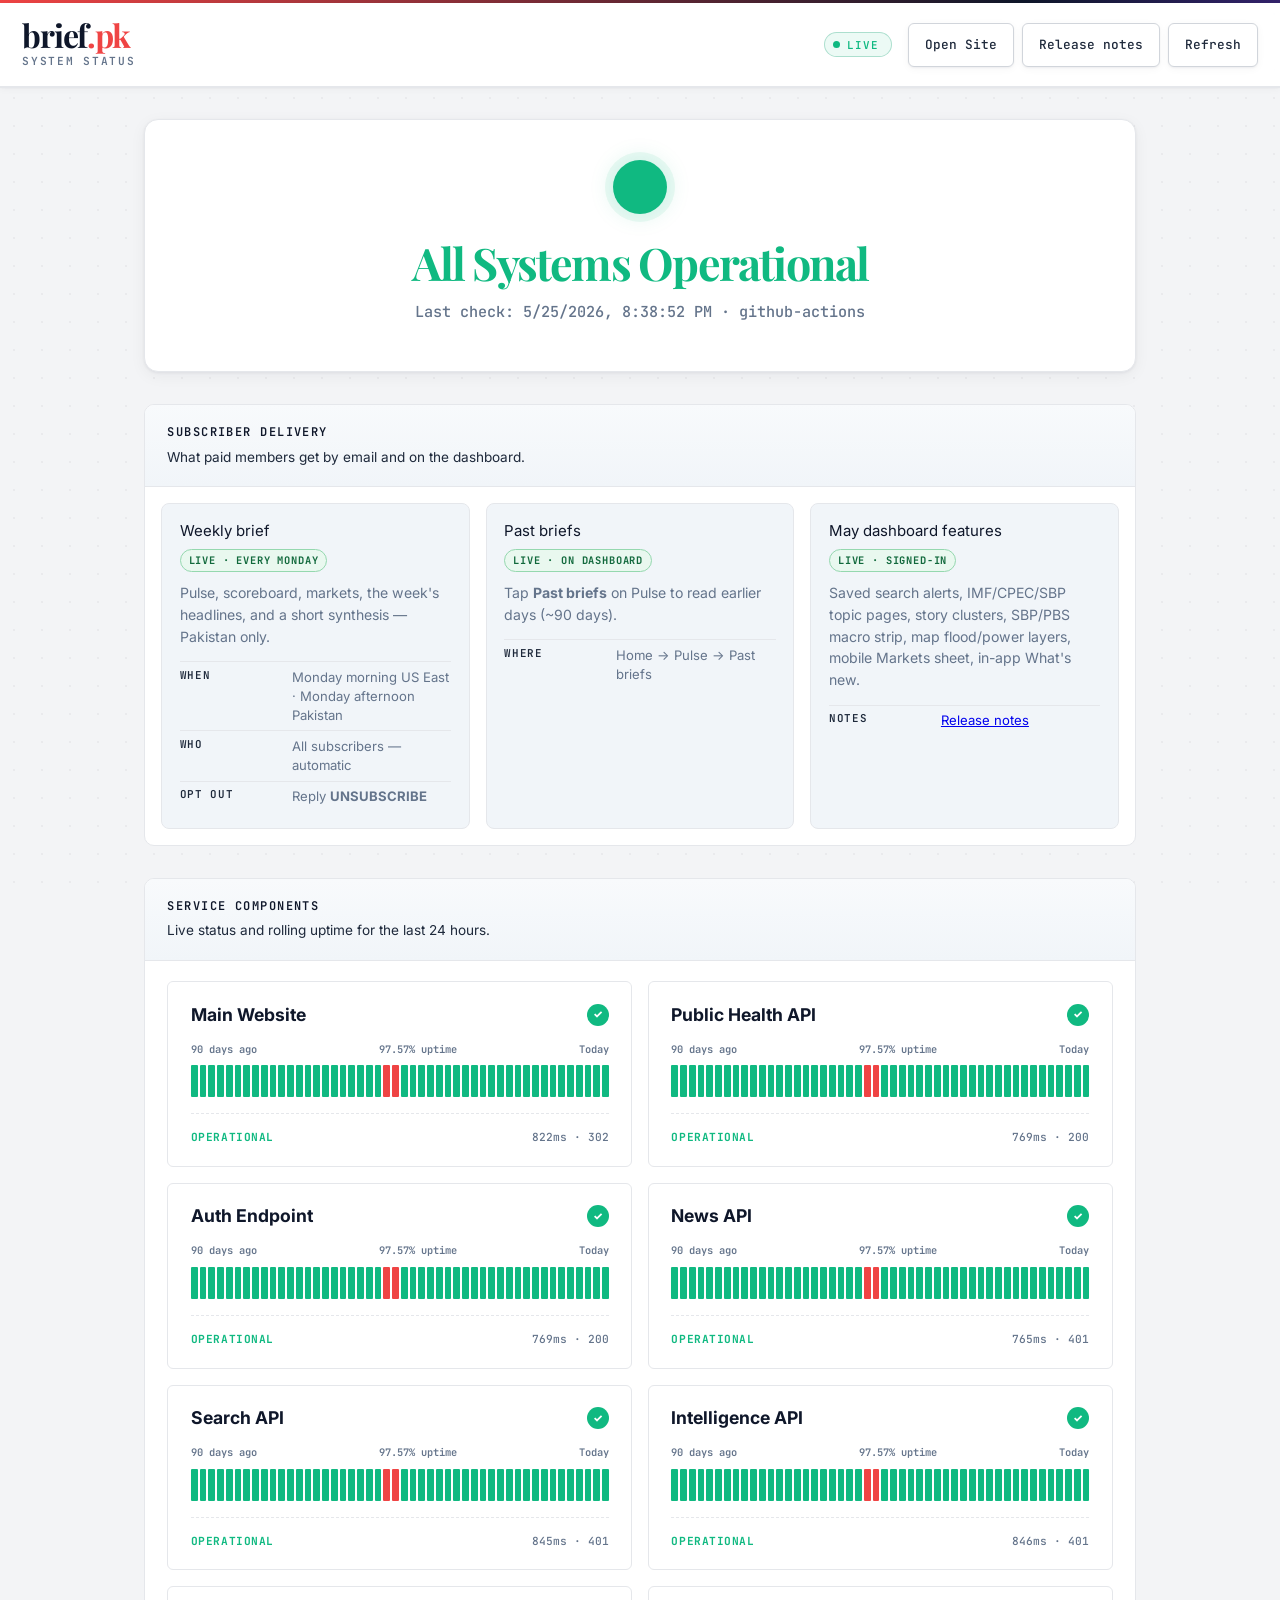
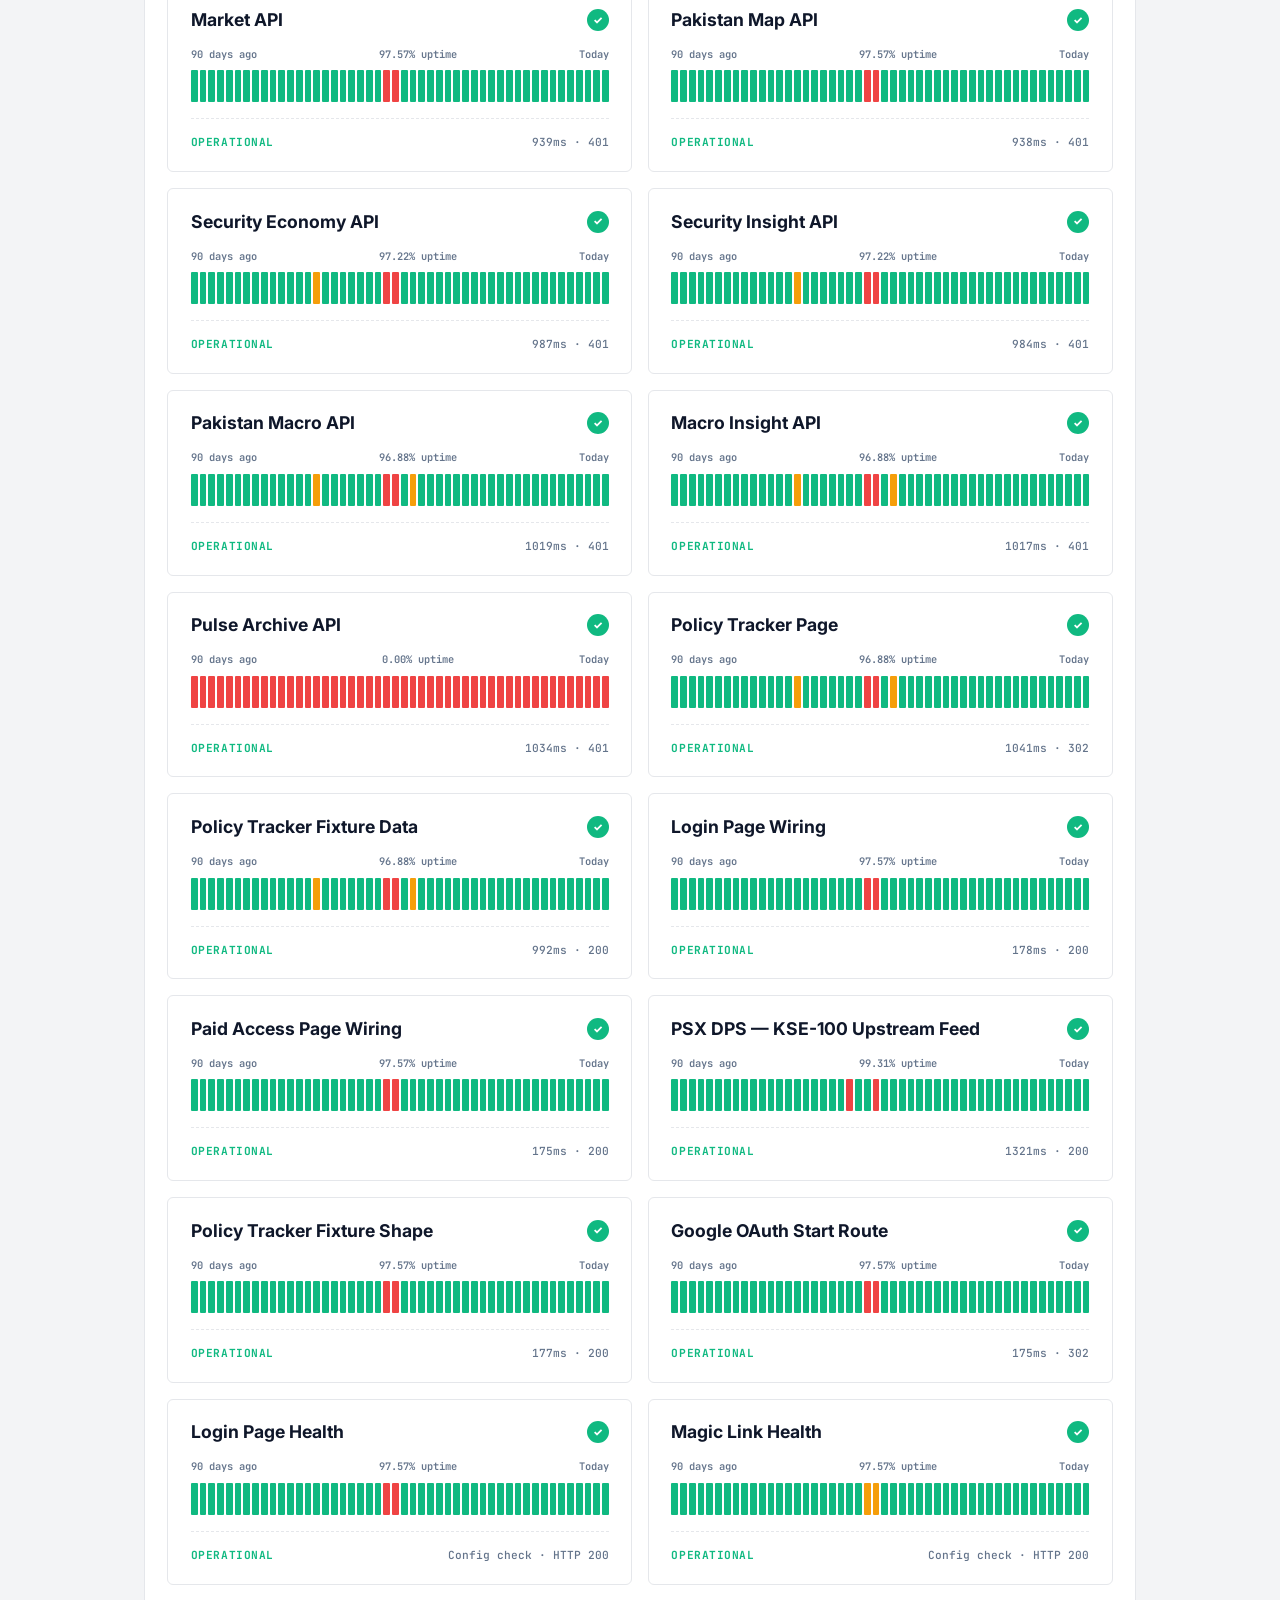
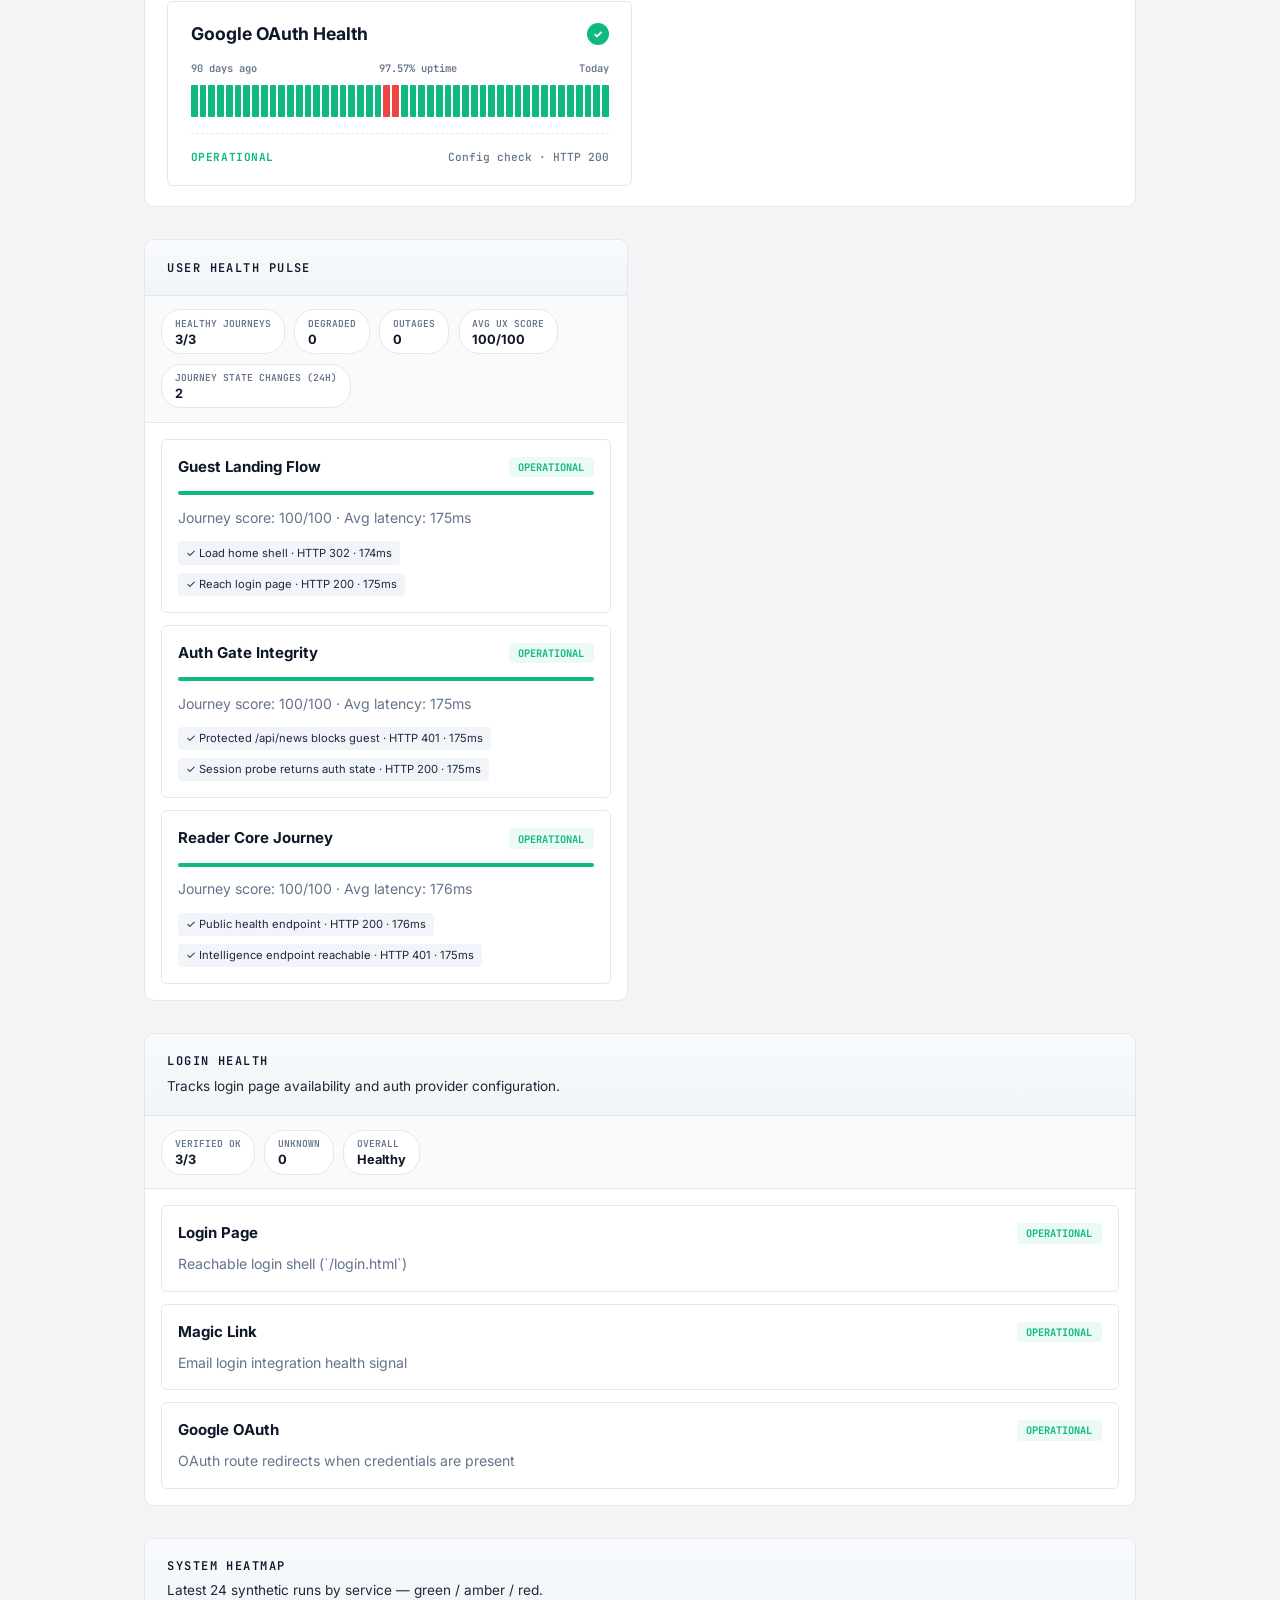
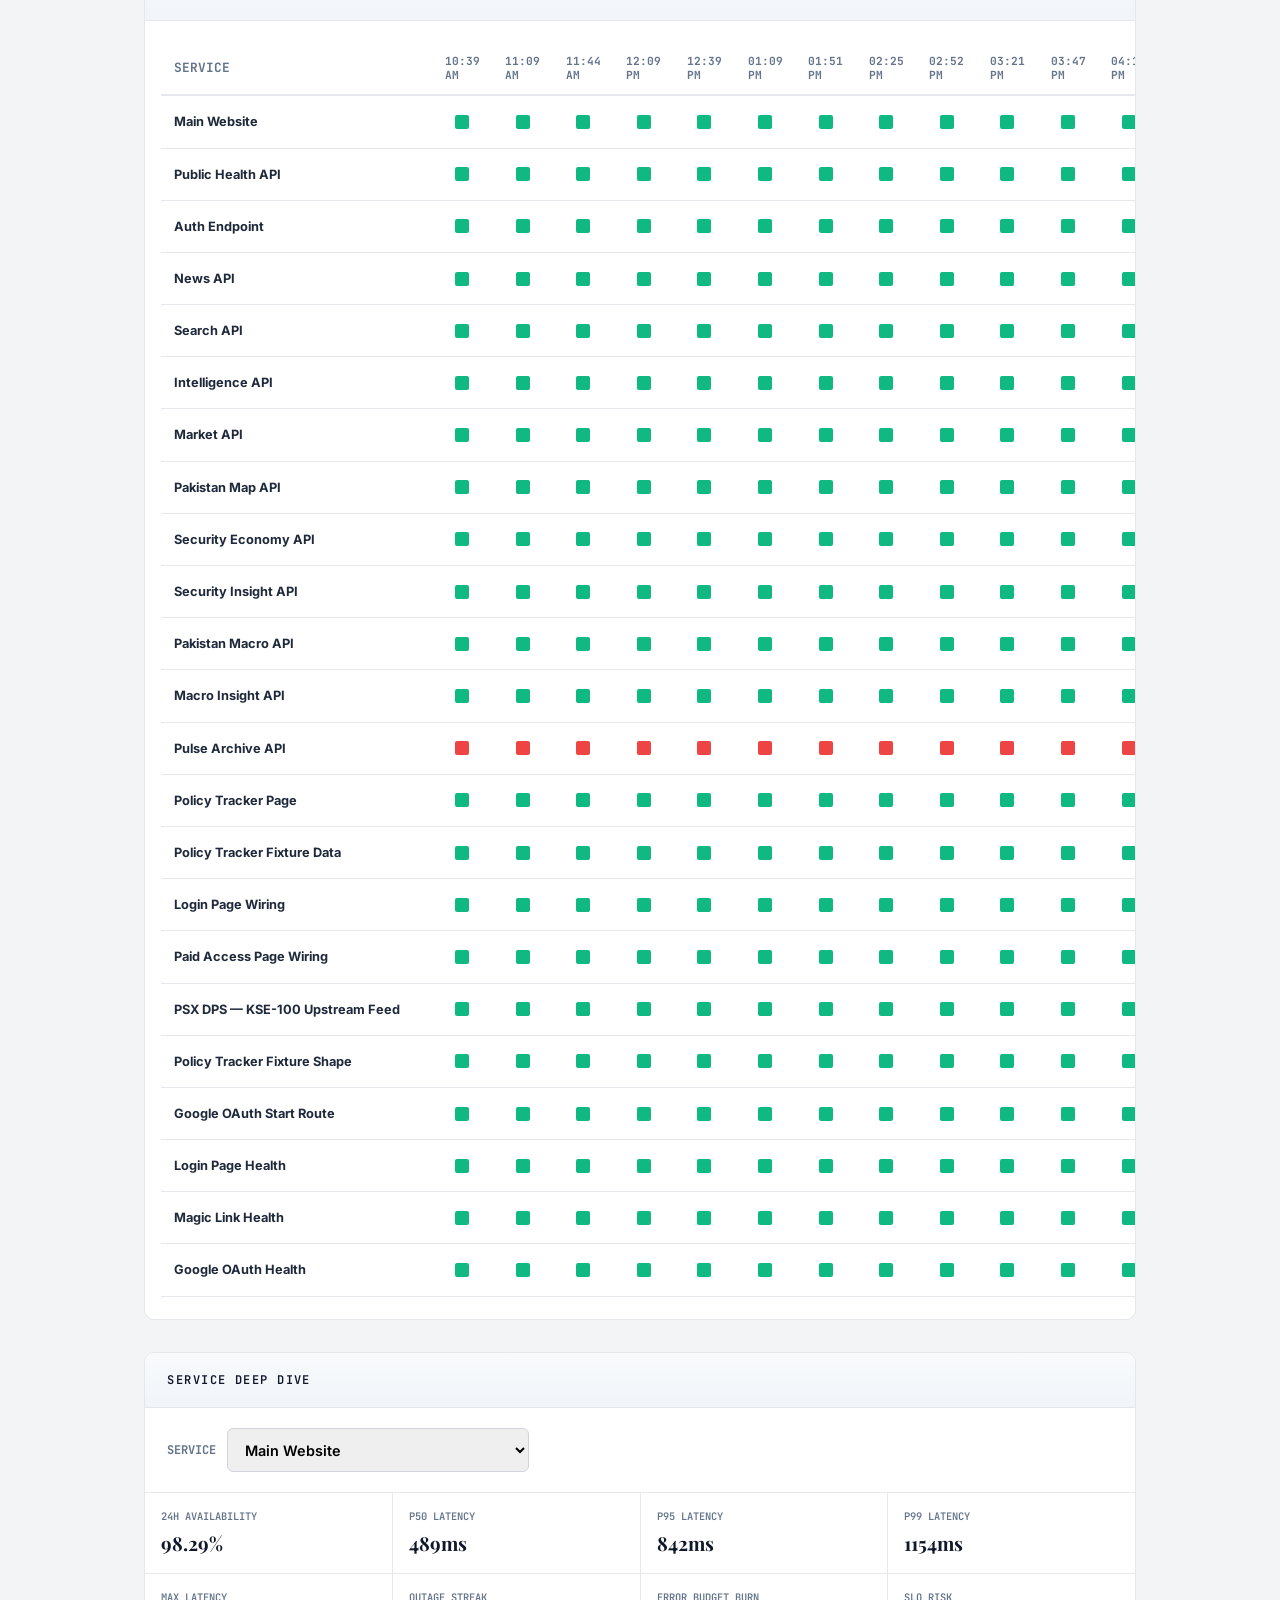
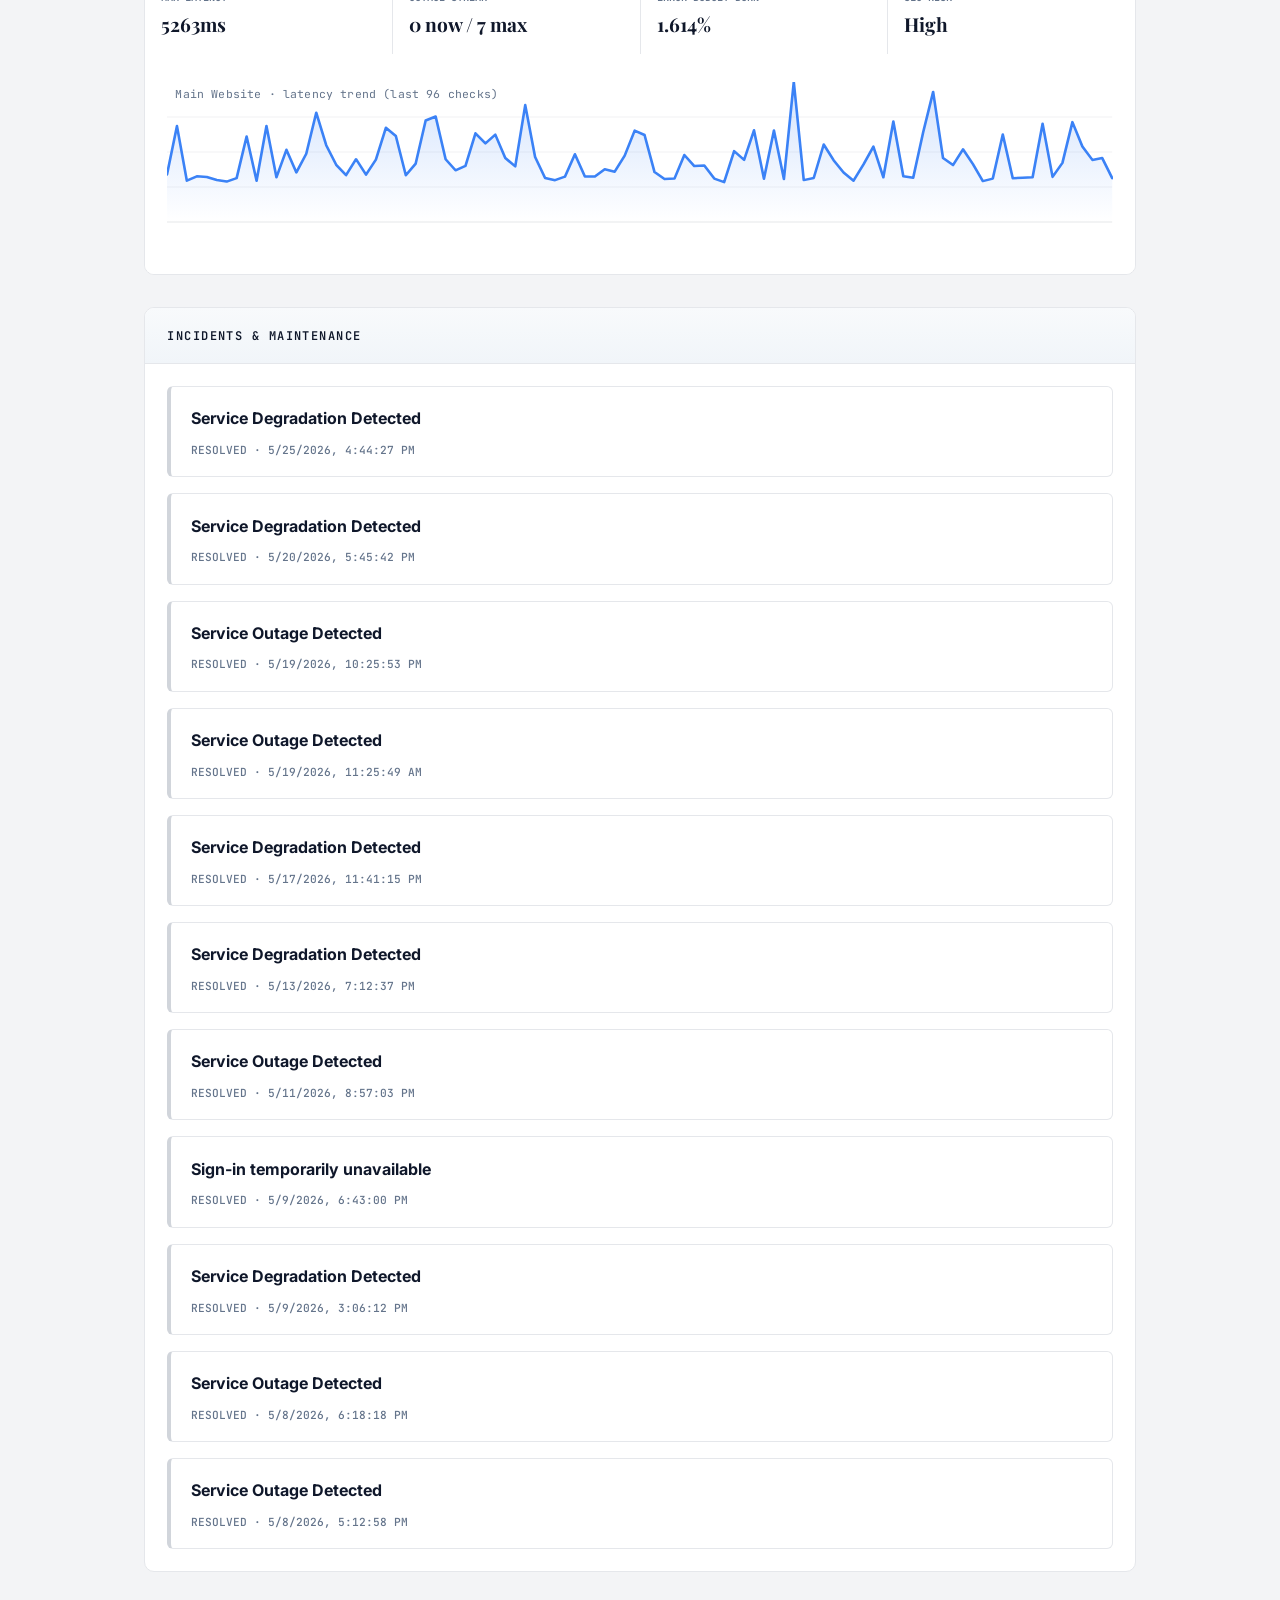
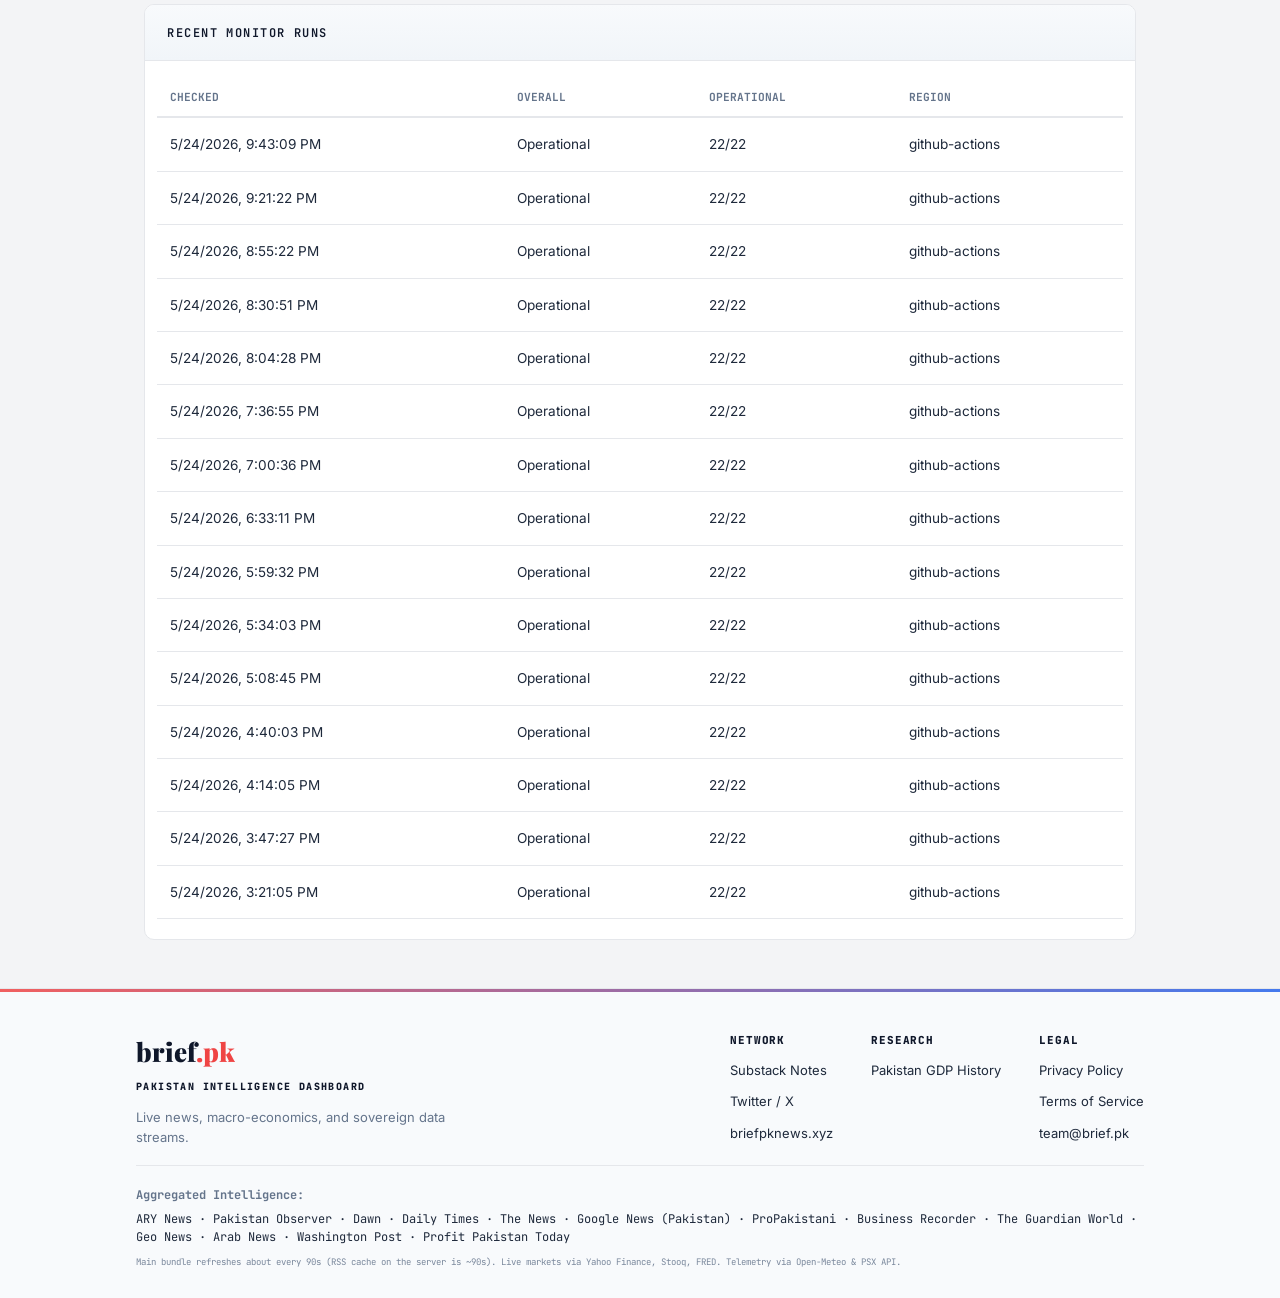
==== commit 6ec84ef3: "Add brief.pk favicon to status and changelog pages. Match www.briefpknews.xyz tab icon and apple-tou" ====
--- a/index.html
+++ b/index.html
@@ -7,6 +7,8 @@
   <meta name="color-scheme" content="light">
   <title>briefpk status</title>
   <meta name="description" content="Official service health and incident status for briefpk news.">
+  <link rel="apple-touch-icon" href="./img/app-icon.svg">
+  <link rel="icon" href="data:image/svg+xml,<svg xmlns='http://www.w3.org/2000/svg' viewBox='0 0 32 32'><rect width='32' height='32' rx='6' fill='%231a2744'/><text x='5' y='23' font-size='20' font-family='Georgia,serif' font-weight='900' fill='%23ffffff'>b</text><text x='17' y='23' font-size='9' font-family='Georgia,serif' font-weight='700' fill='%23cc1020'>.</text><text x='20' y='23' font-size='9' font-family='monospace' font-weight='700' fill='%23cc1020'>pk</text></svg>">
   <link rel="preconnect" href="https://fonts.googleapis.com">
   <link rel="preconnect" href="https://fonts.gstatic.com" crossorigin>
   <link href="https://fonts.googleapis.com/css2?family=Inter:wght@400;500;600;700&family=JetBrains+Mono:wght@400;600&family=Playfair+Display:wght@600;700&display=swap" rel="stylesheet">
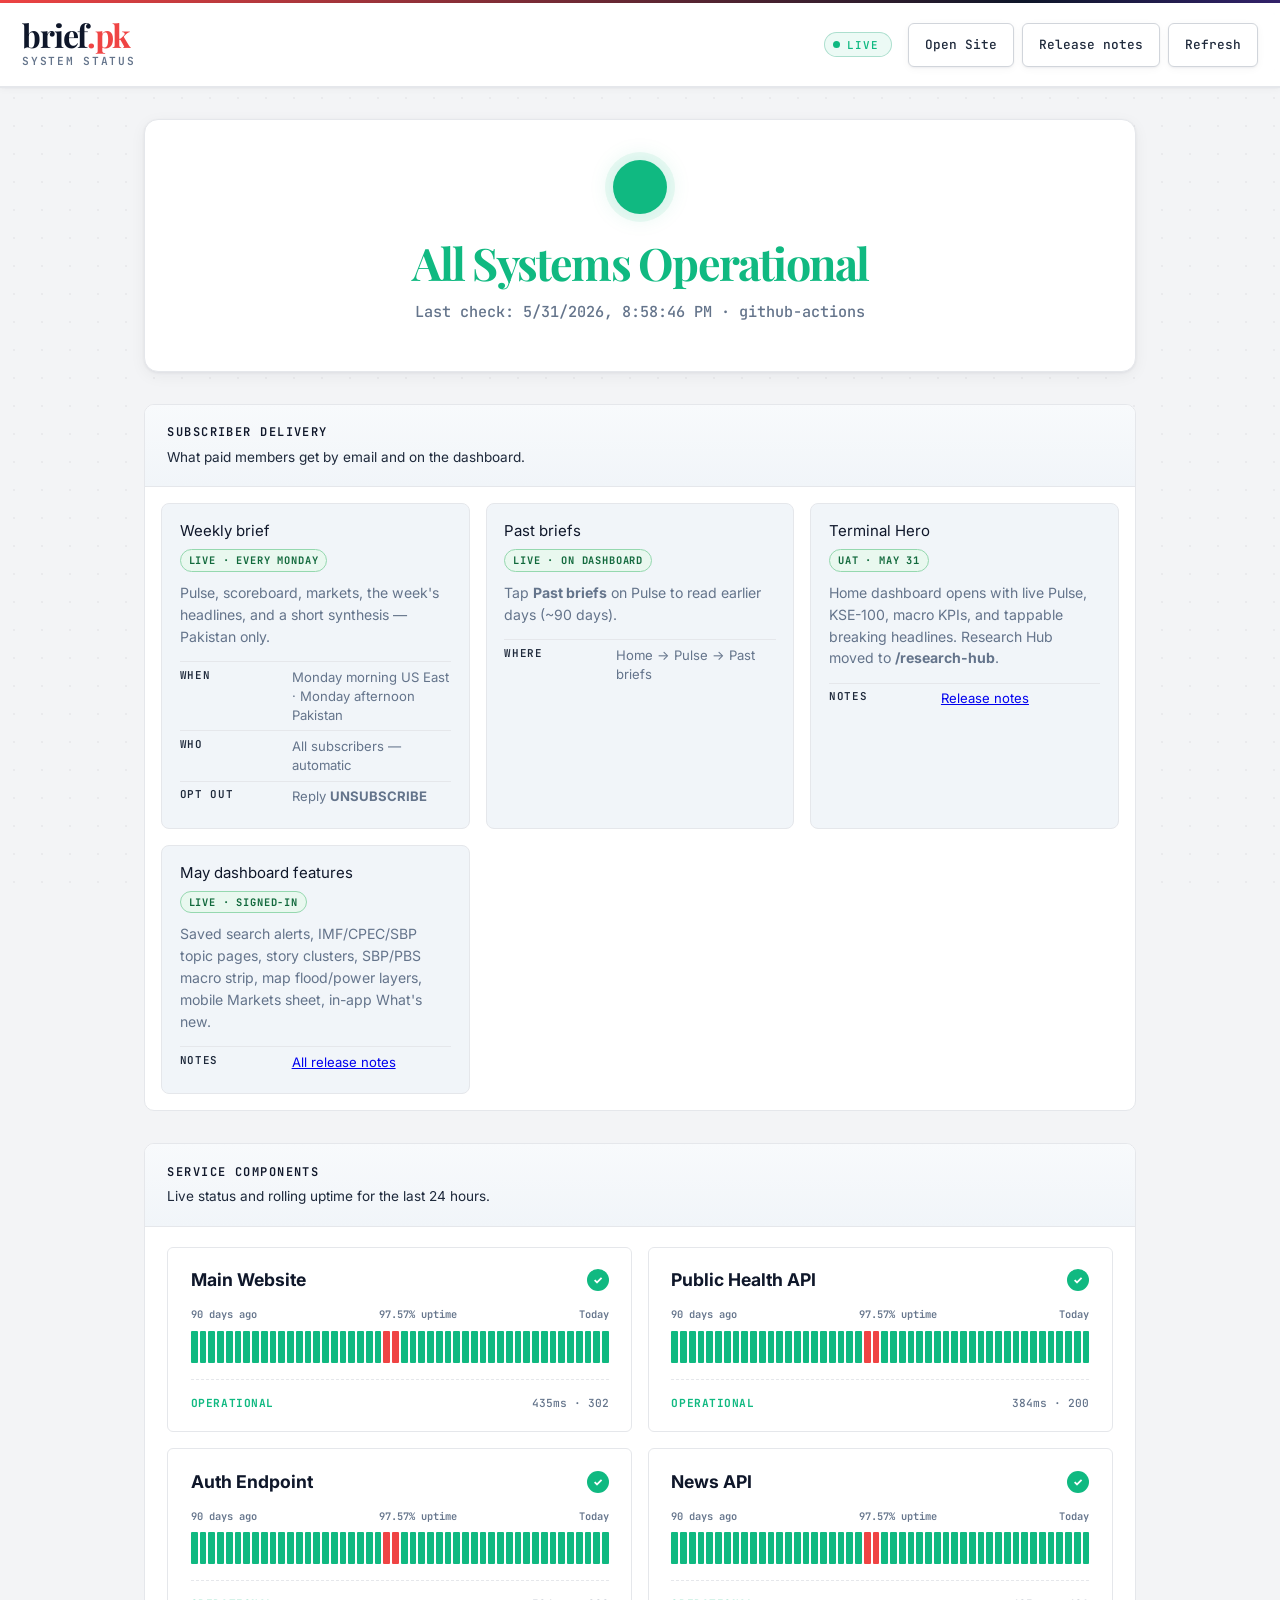
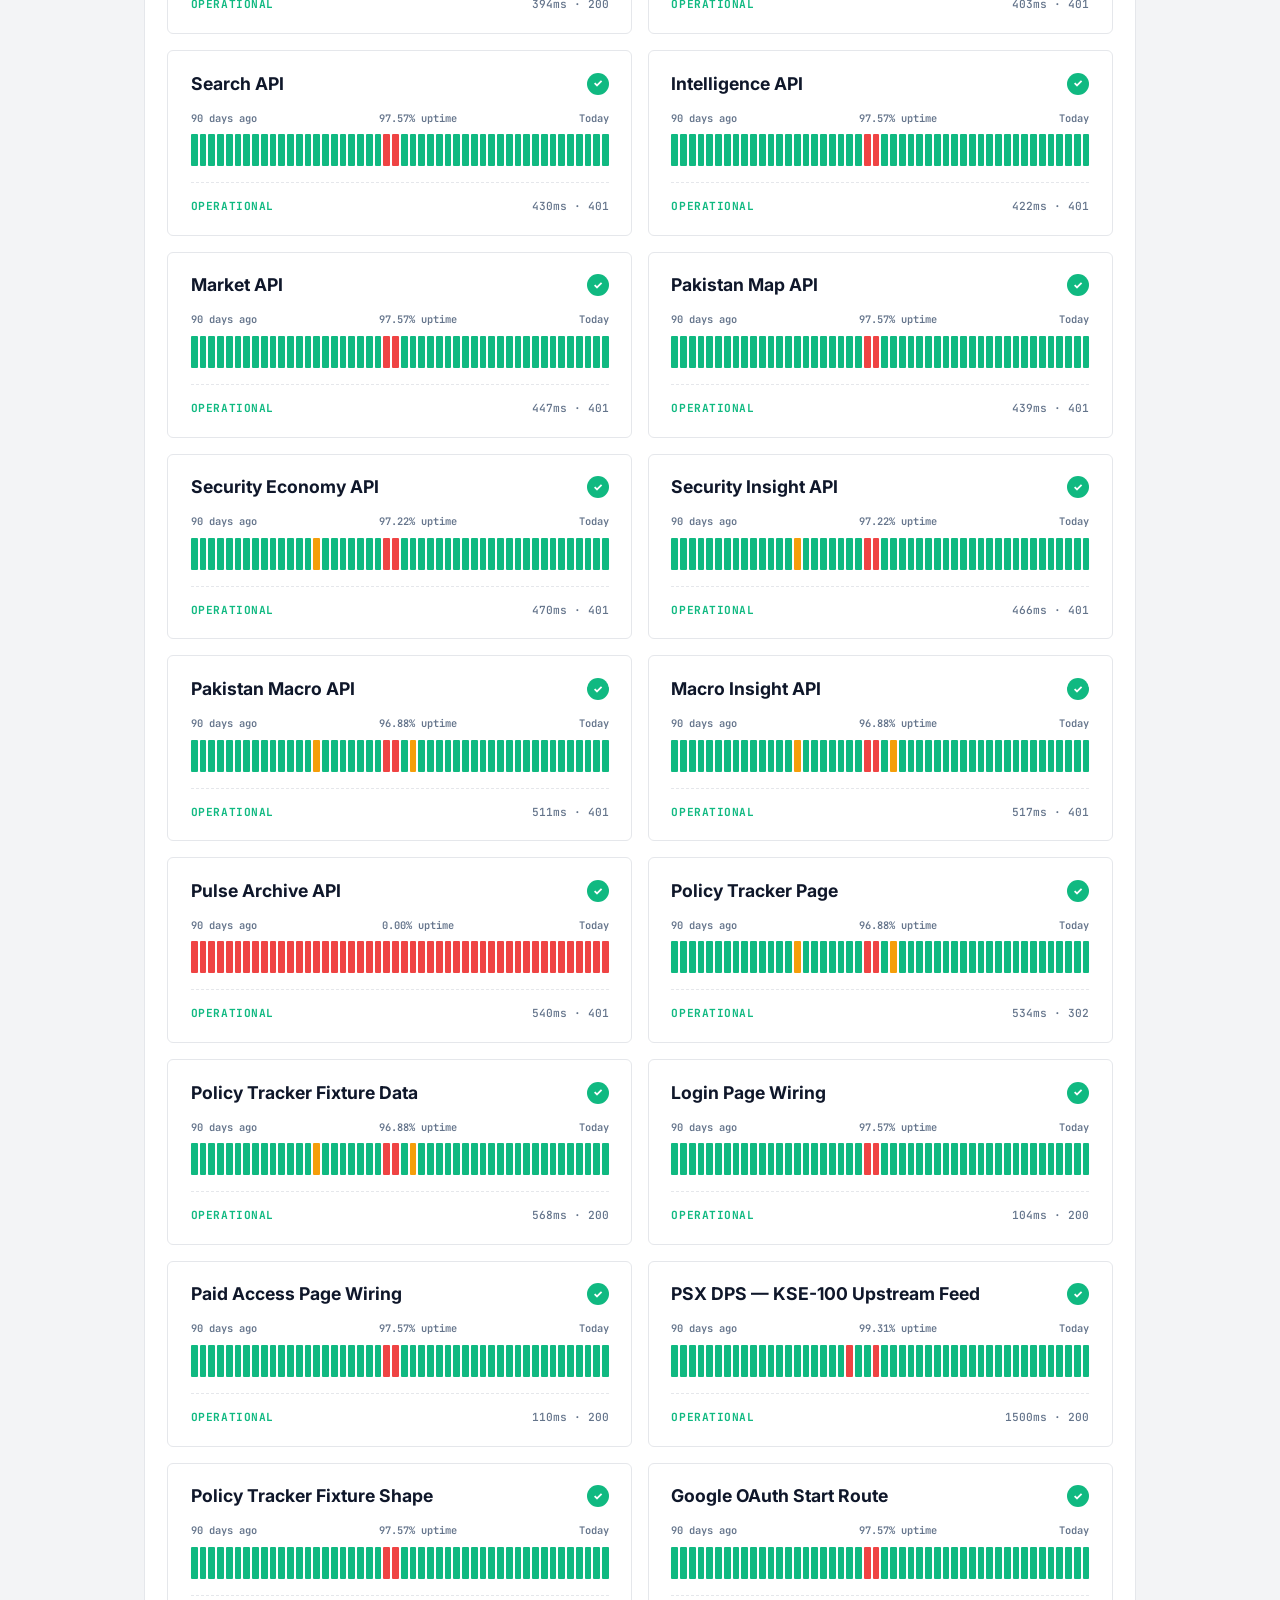
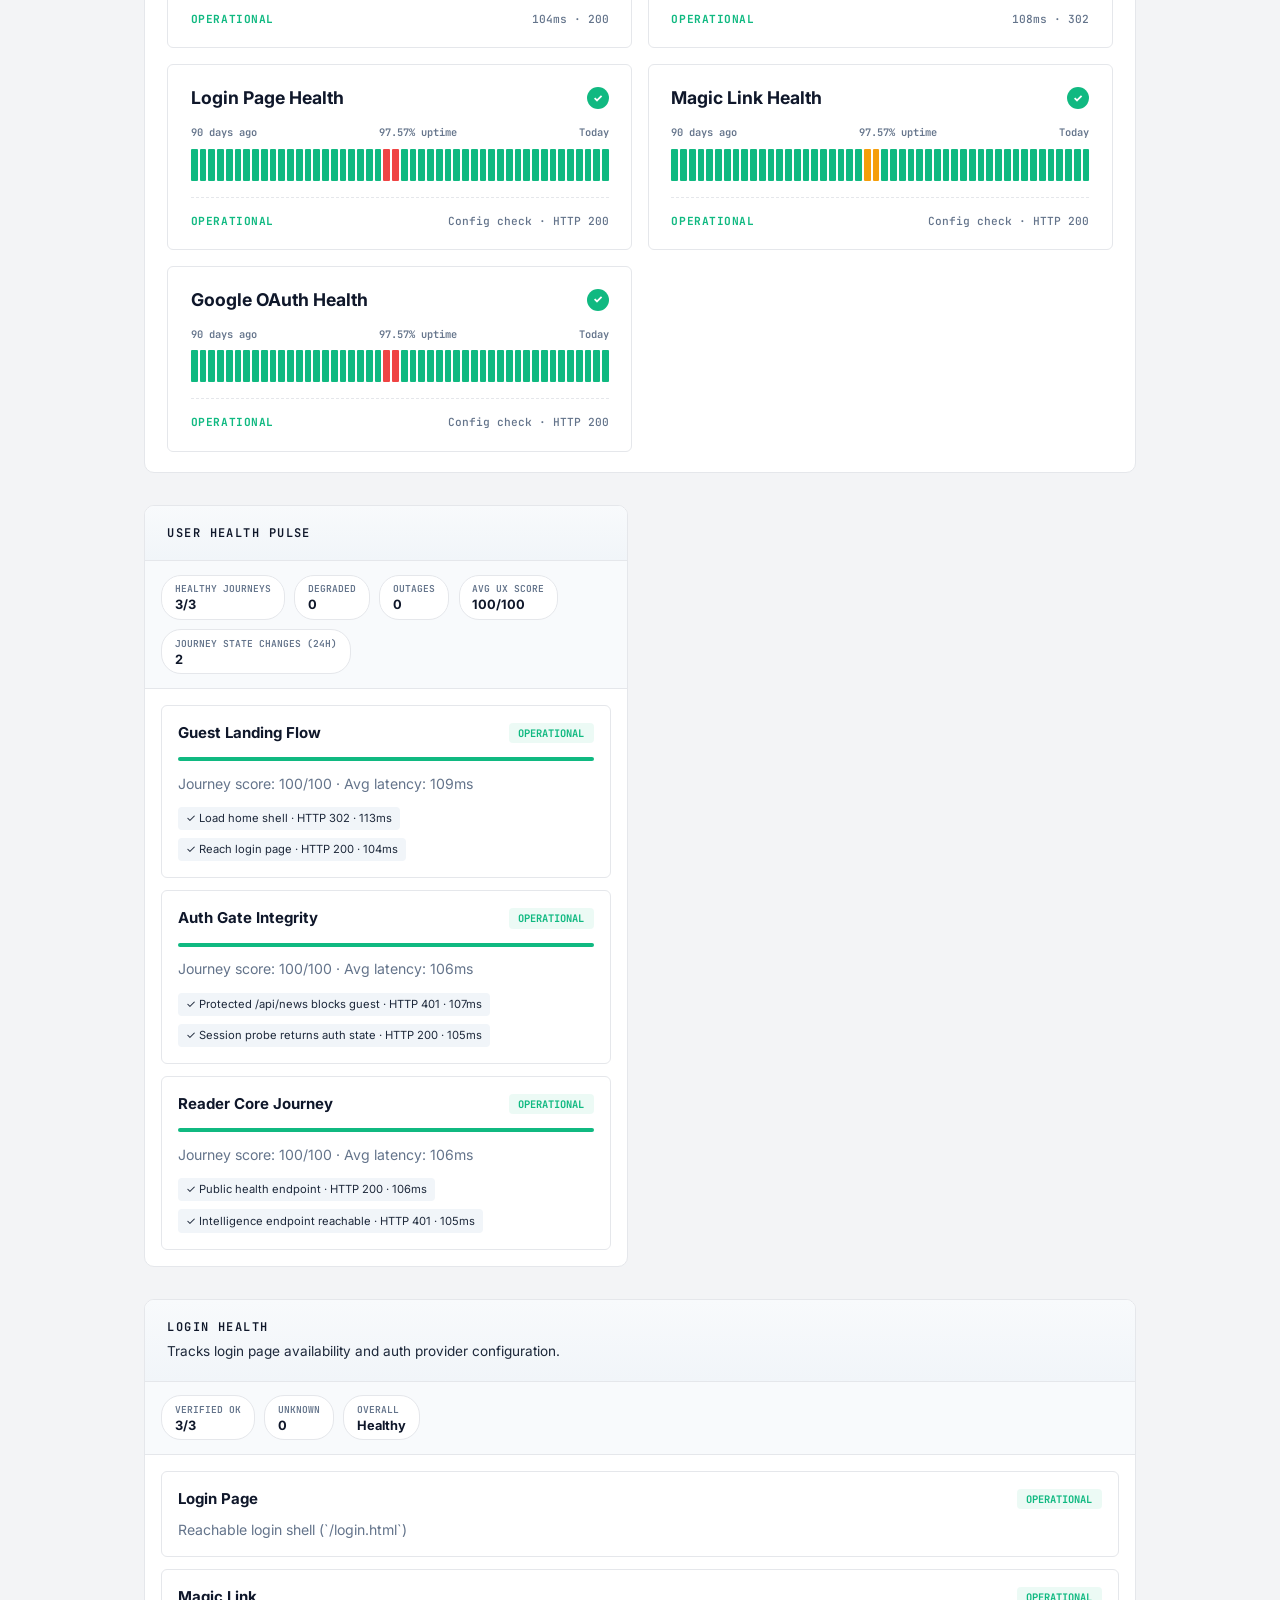
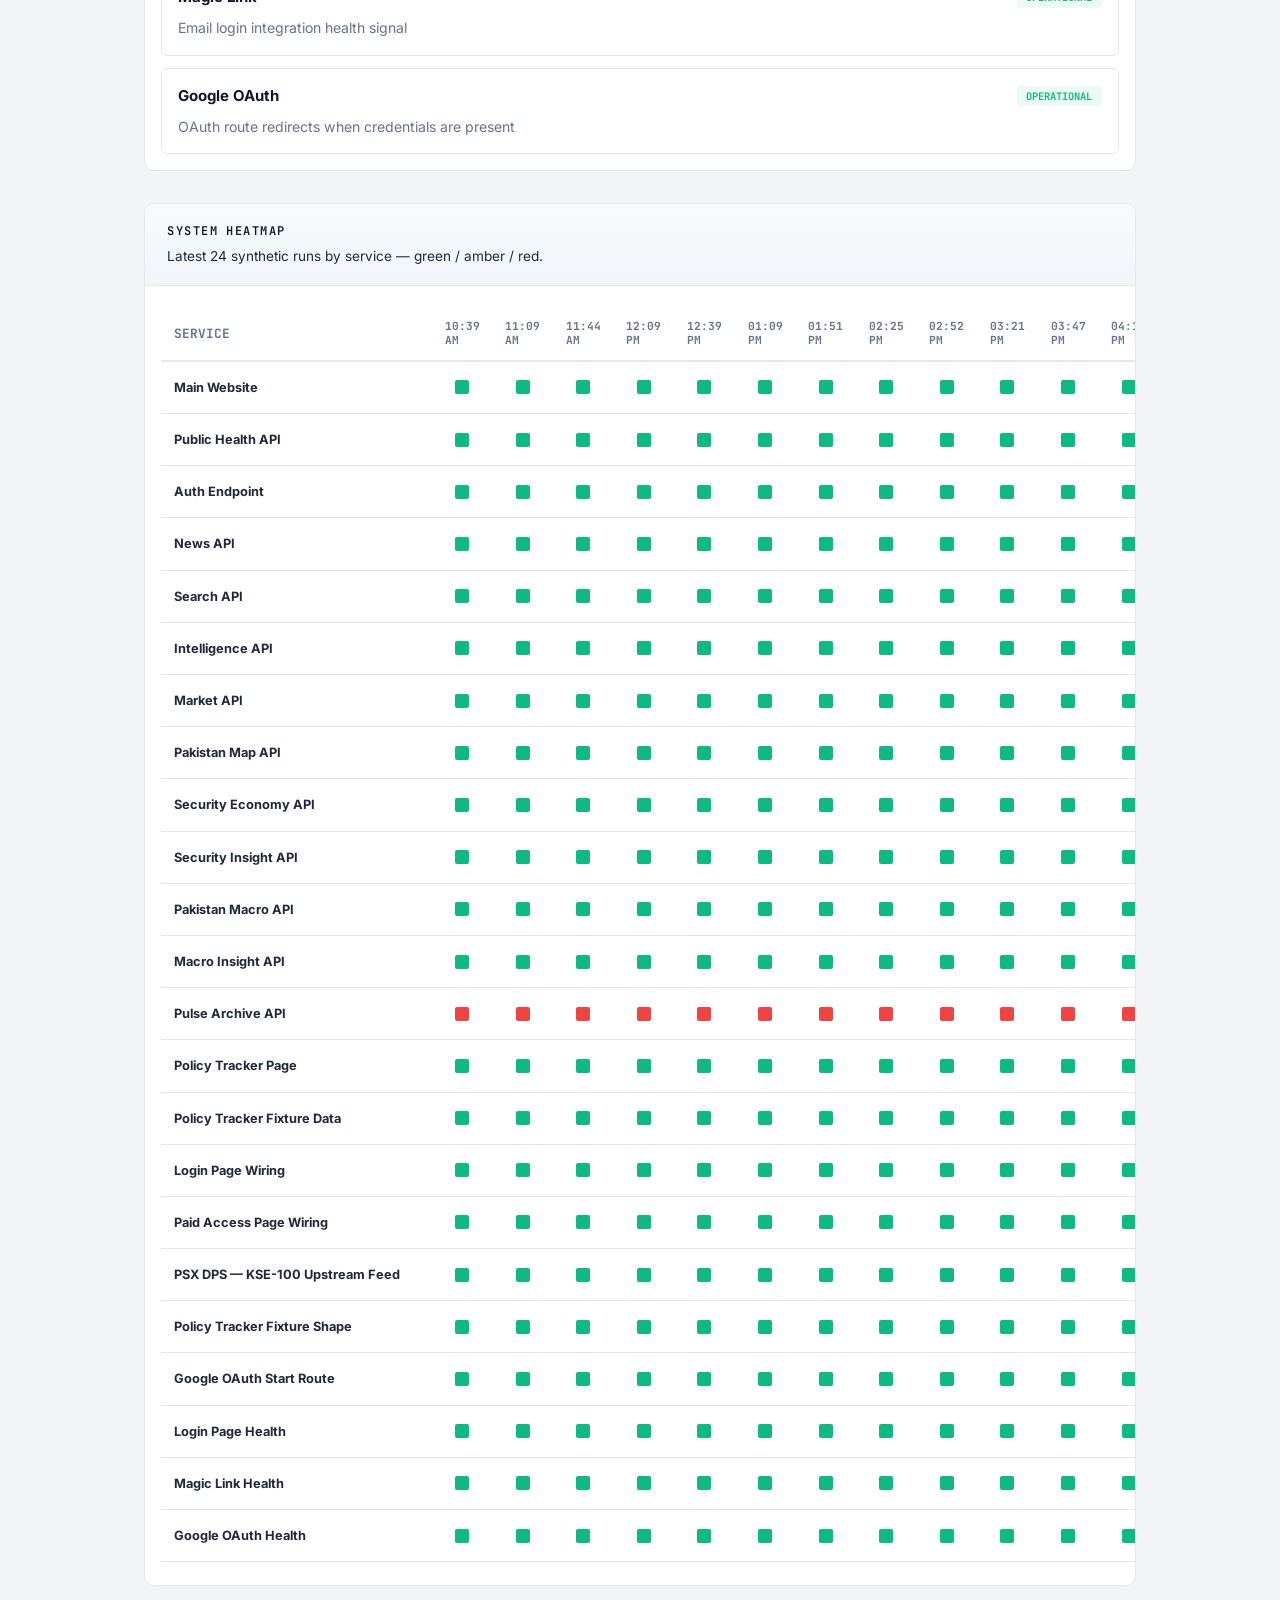
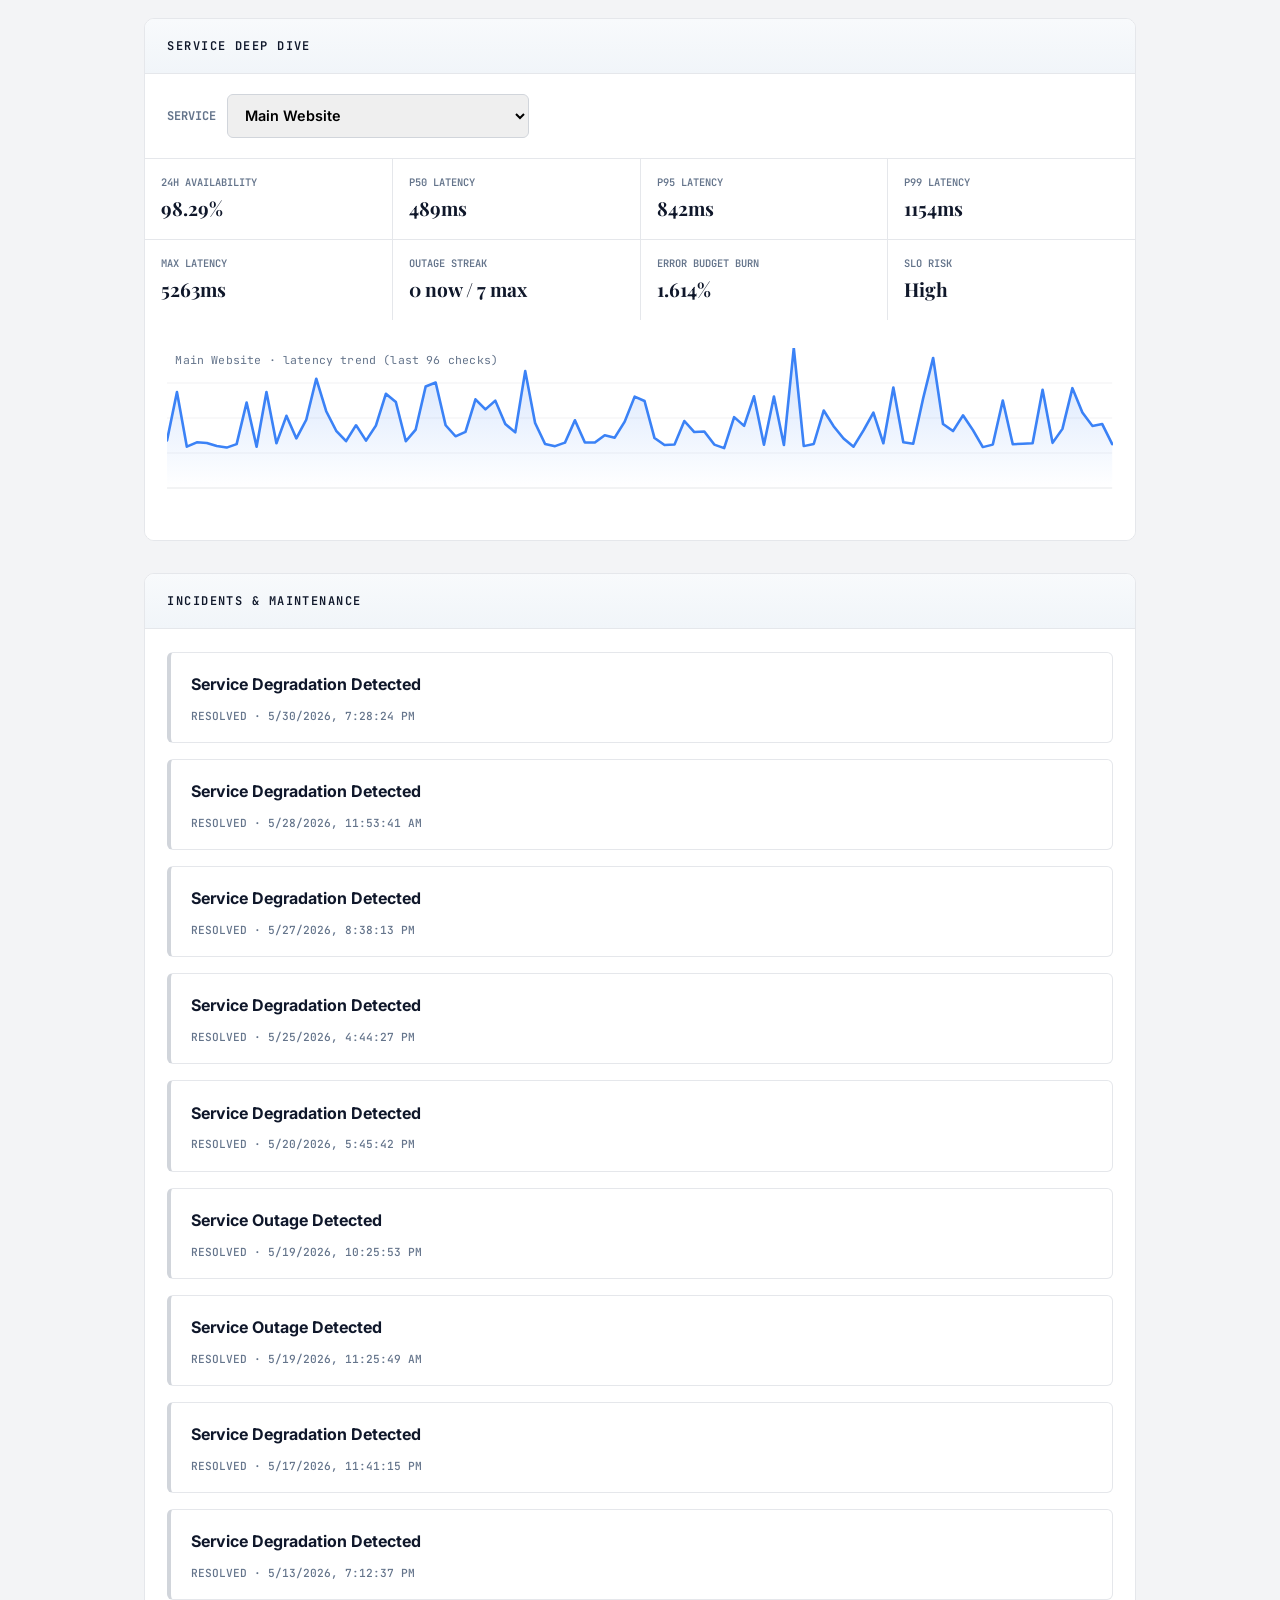
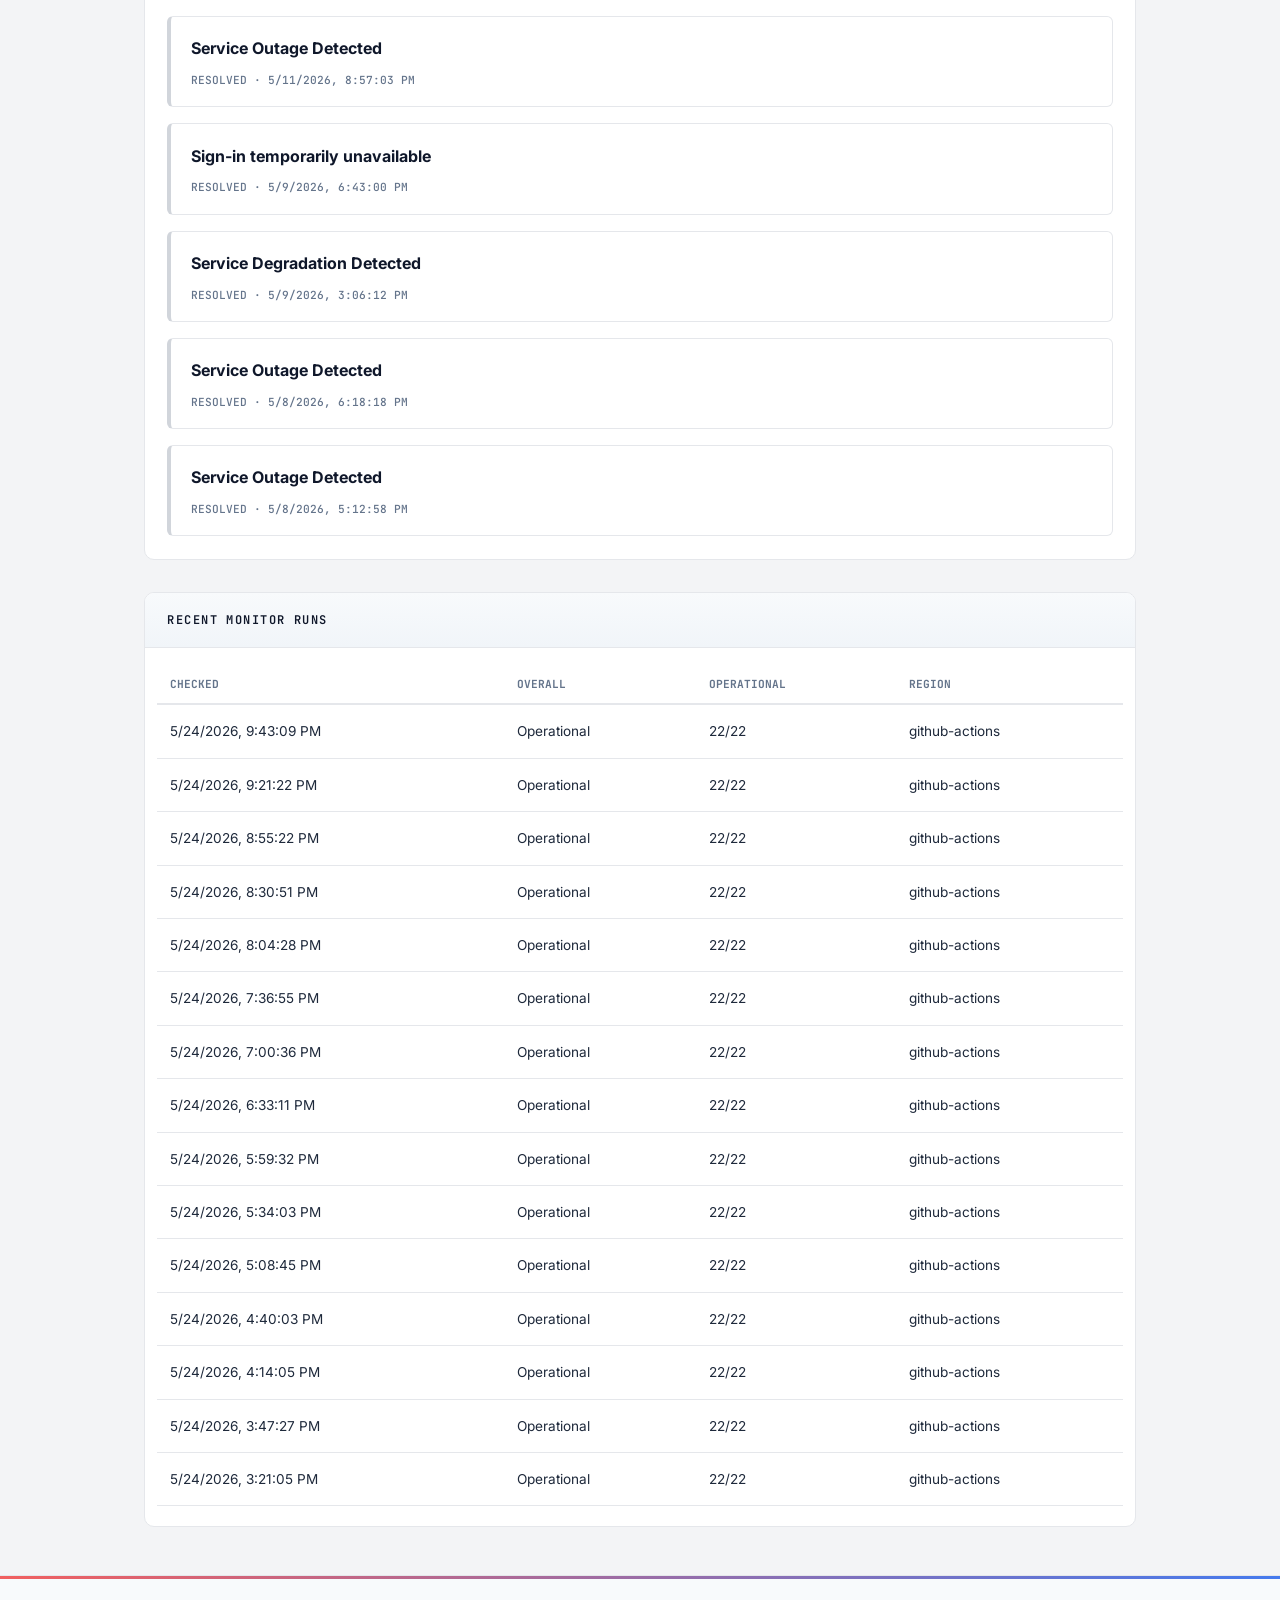
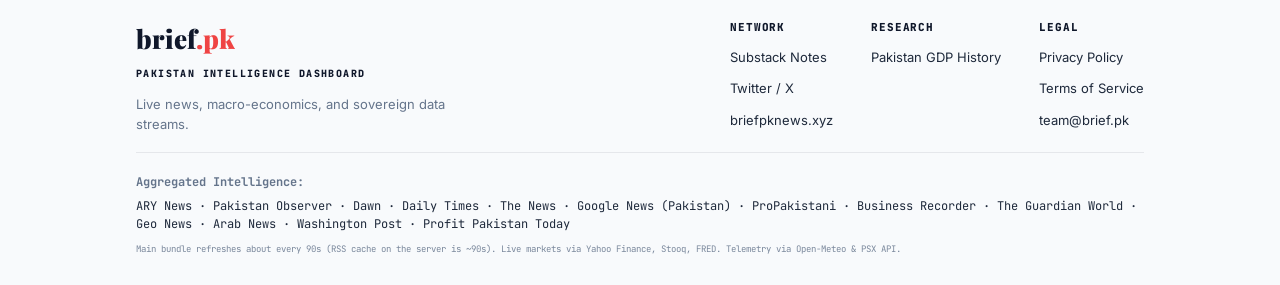
==== commit 5ab8c808: "Fix changelog date display and surface Terminal Hero release. Parse date-only ISO strings in local t" ====
--- a/index.html
+++ b/index.html
@@ -81,11 +81,19 @@
           </dl>
         </article>
         <article class="delivery-card">
+          <h3>Terminal Hero</h3>
+          <p class="delivery-status delivery-status--live">UAT · May 31</p>
+          <p>Home dashboard opens with live Pulse, KSE-100, macro KPIs, and tappable breaking headlines. Research Hub moved to <strong>/research-hub</strong>.</p>
+          <dl class="delivery-meta">
+            <div><dt>Notes</dt><dd><a href="./changelog.html#chg-2026-05-31-terminal-hero-live">Release notes</a></dd></div>
+          </dl>
+        </article>
+        <article class="delivery-card">
           <h3>May dashboard features</h3>
           <p class="delivery-status delivery-status--live">Live · signed-in</p>
           <p>Saved search alerts, IMF/CPEC/SBP topic pages, story clusters, SBP/PBS macro strip, map flood/power layers, mobile Markets sheet, in-app What's new.</p>
           <dl class="delivery-meta">
-            <div><dt>Notes</dt><dd><a href="./changelog.html">Release notes</a></dd></div>
+            <div><dt>Notes</dt><dd><a href="./changelog.html">All release notes</a></dd></div>
           </dl>
         </article>
       </div>
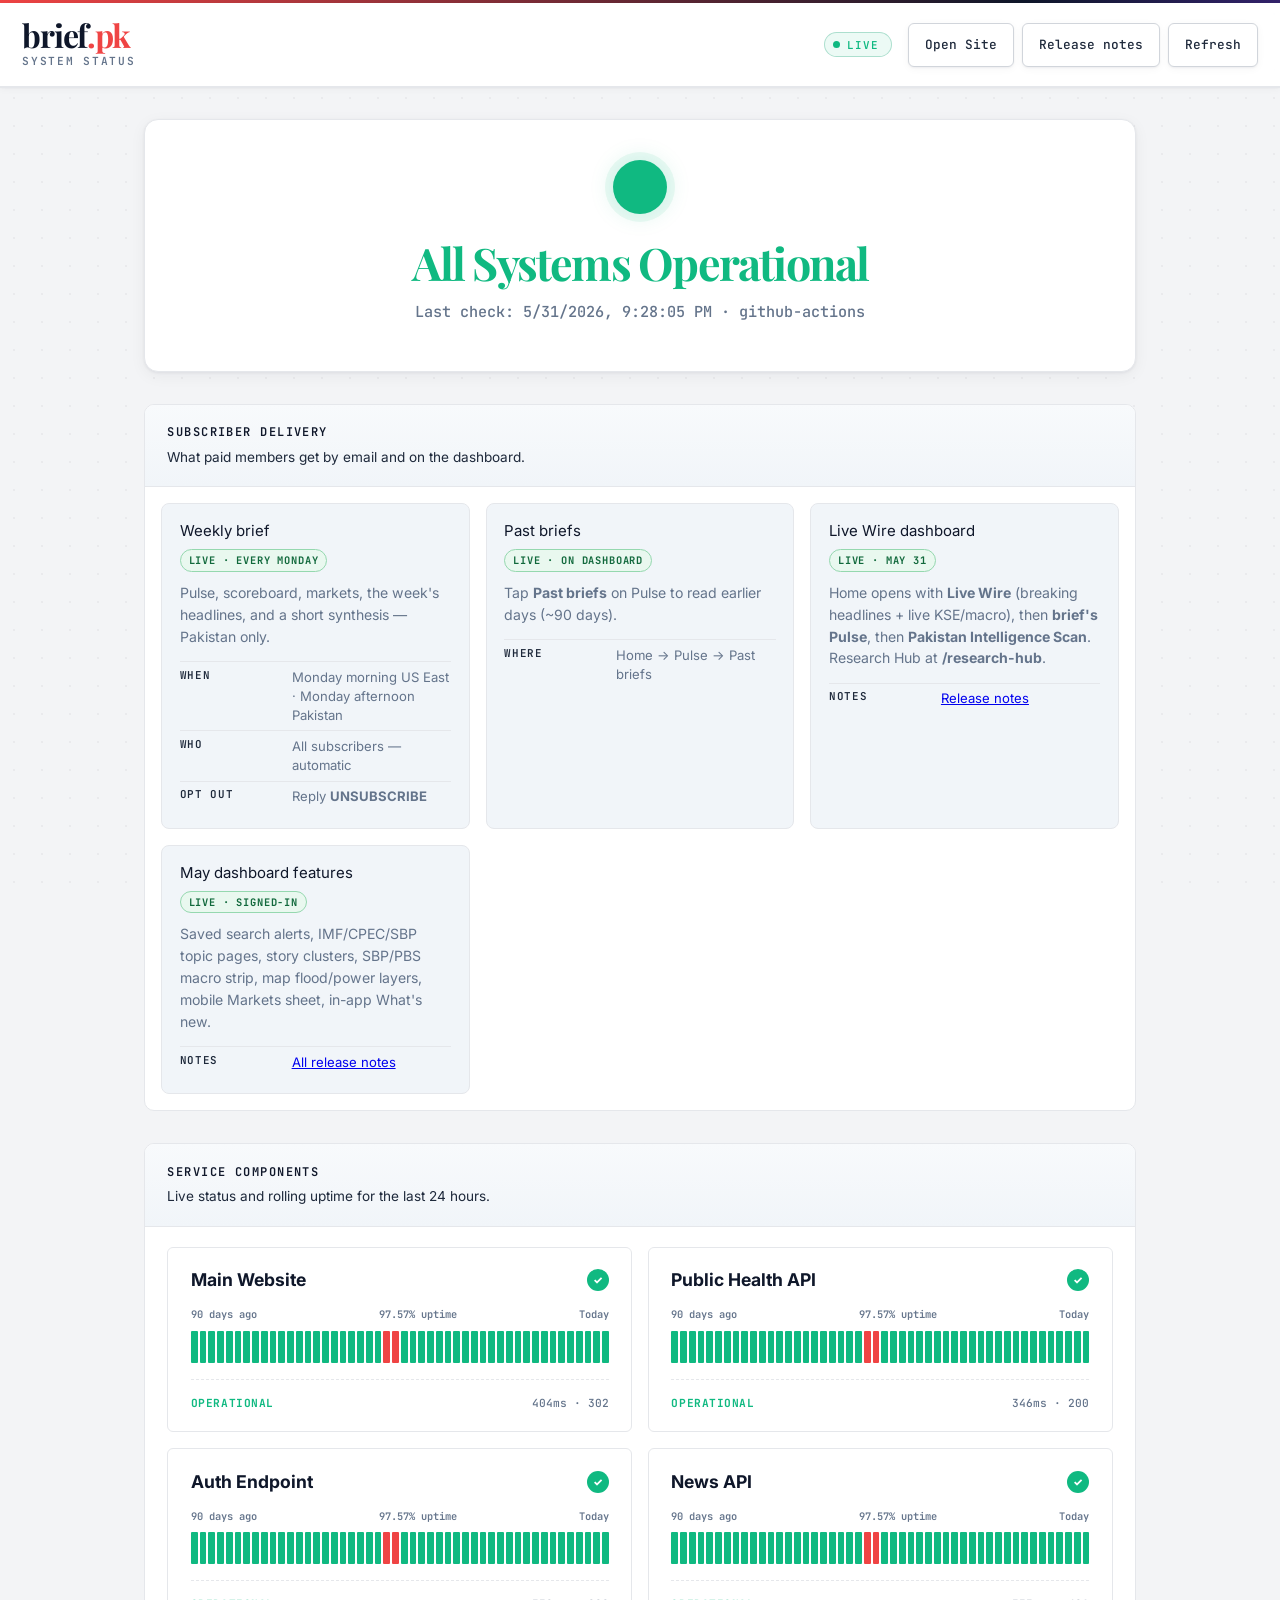
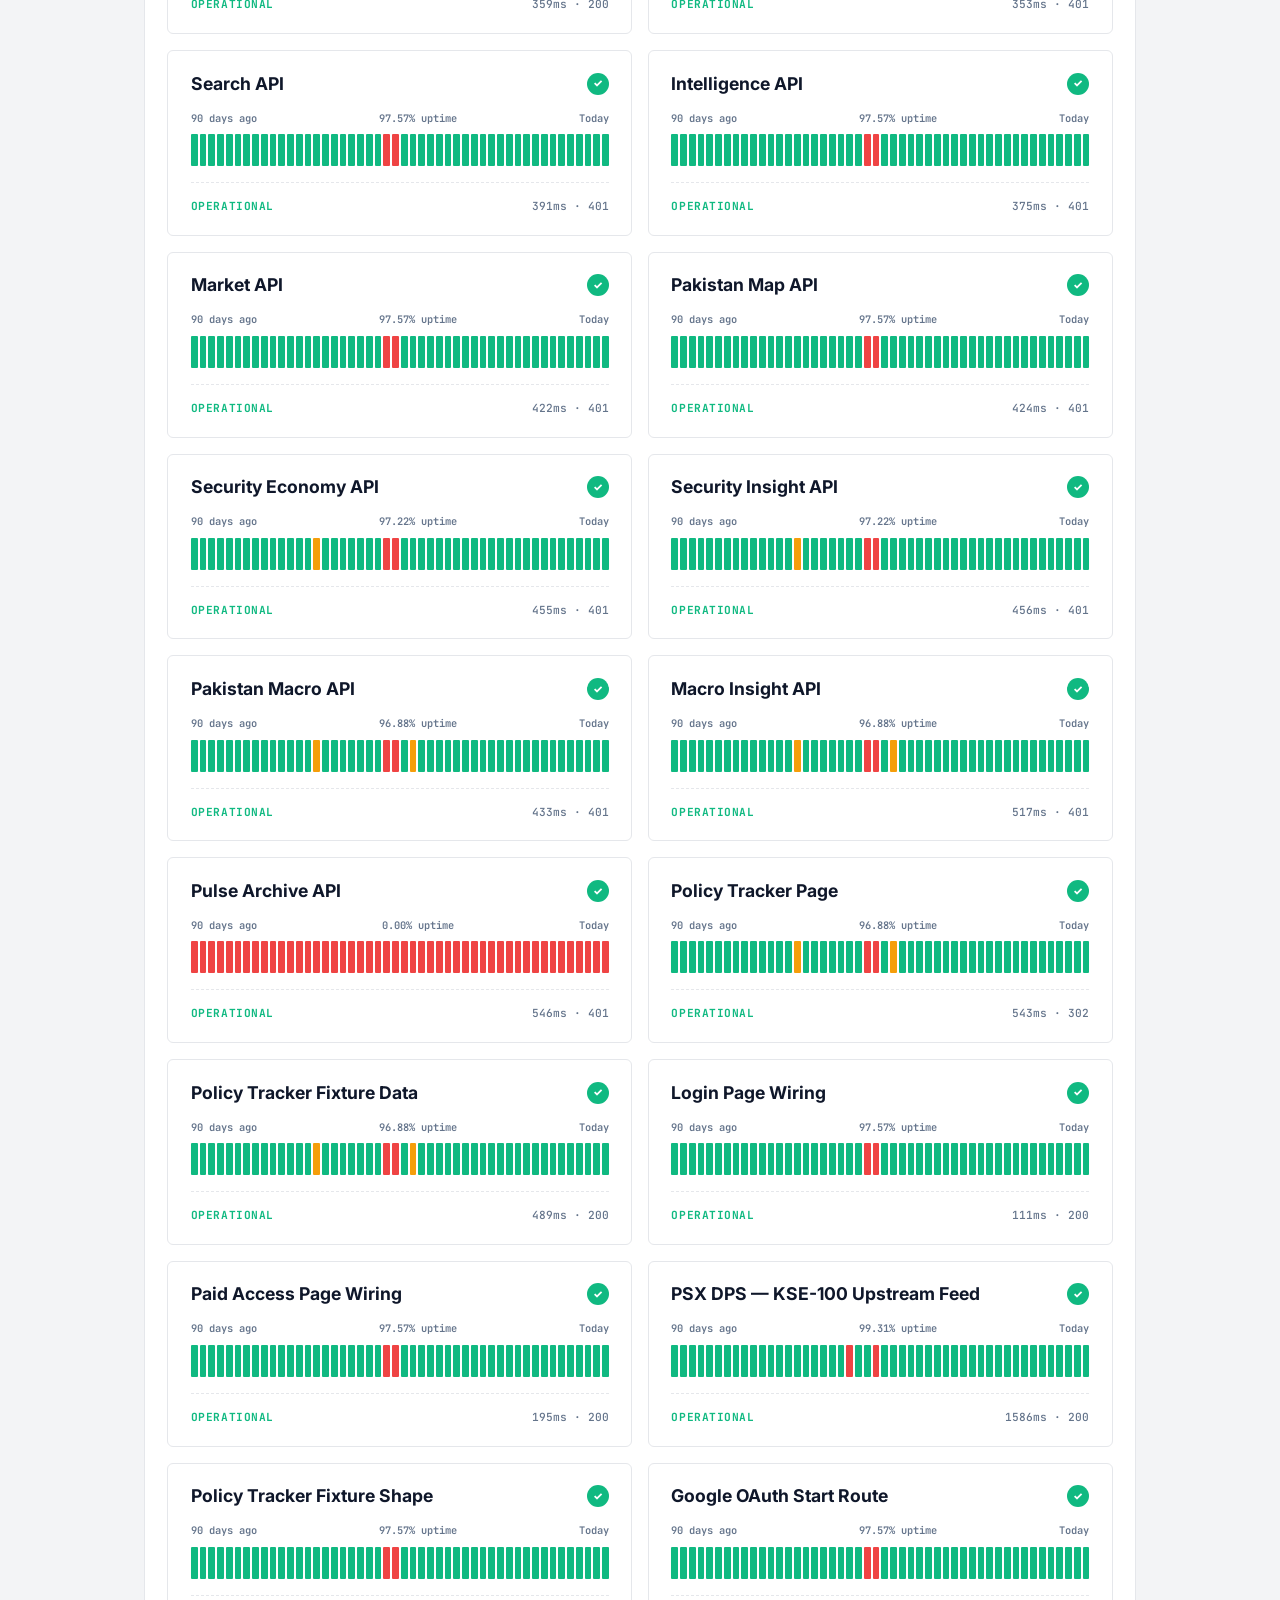
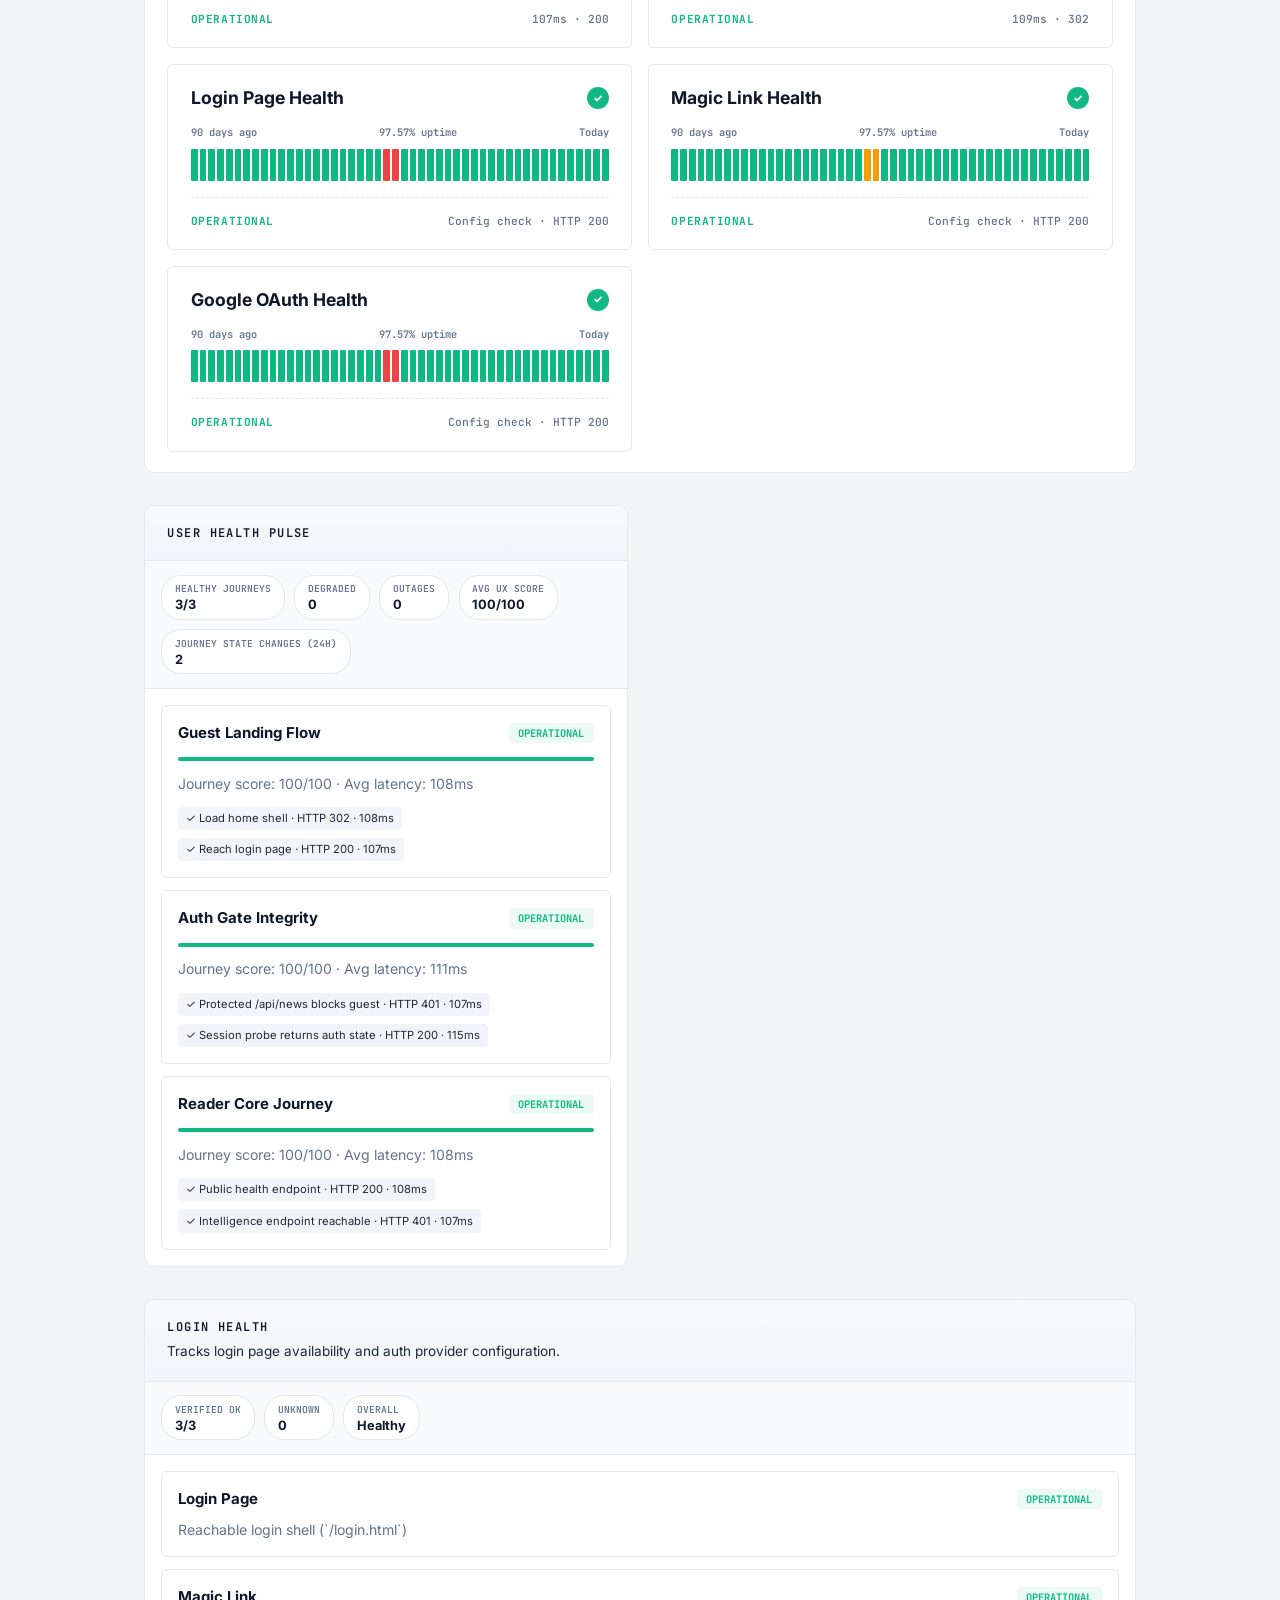
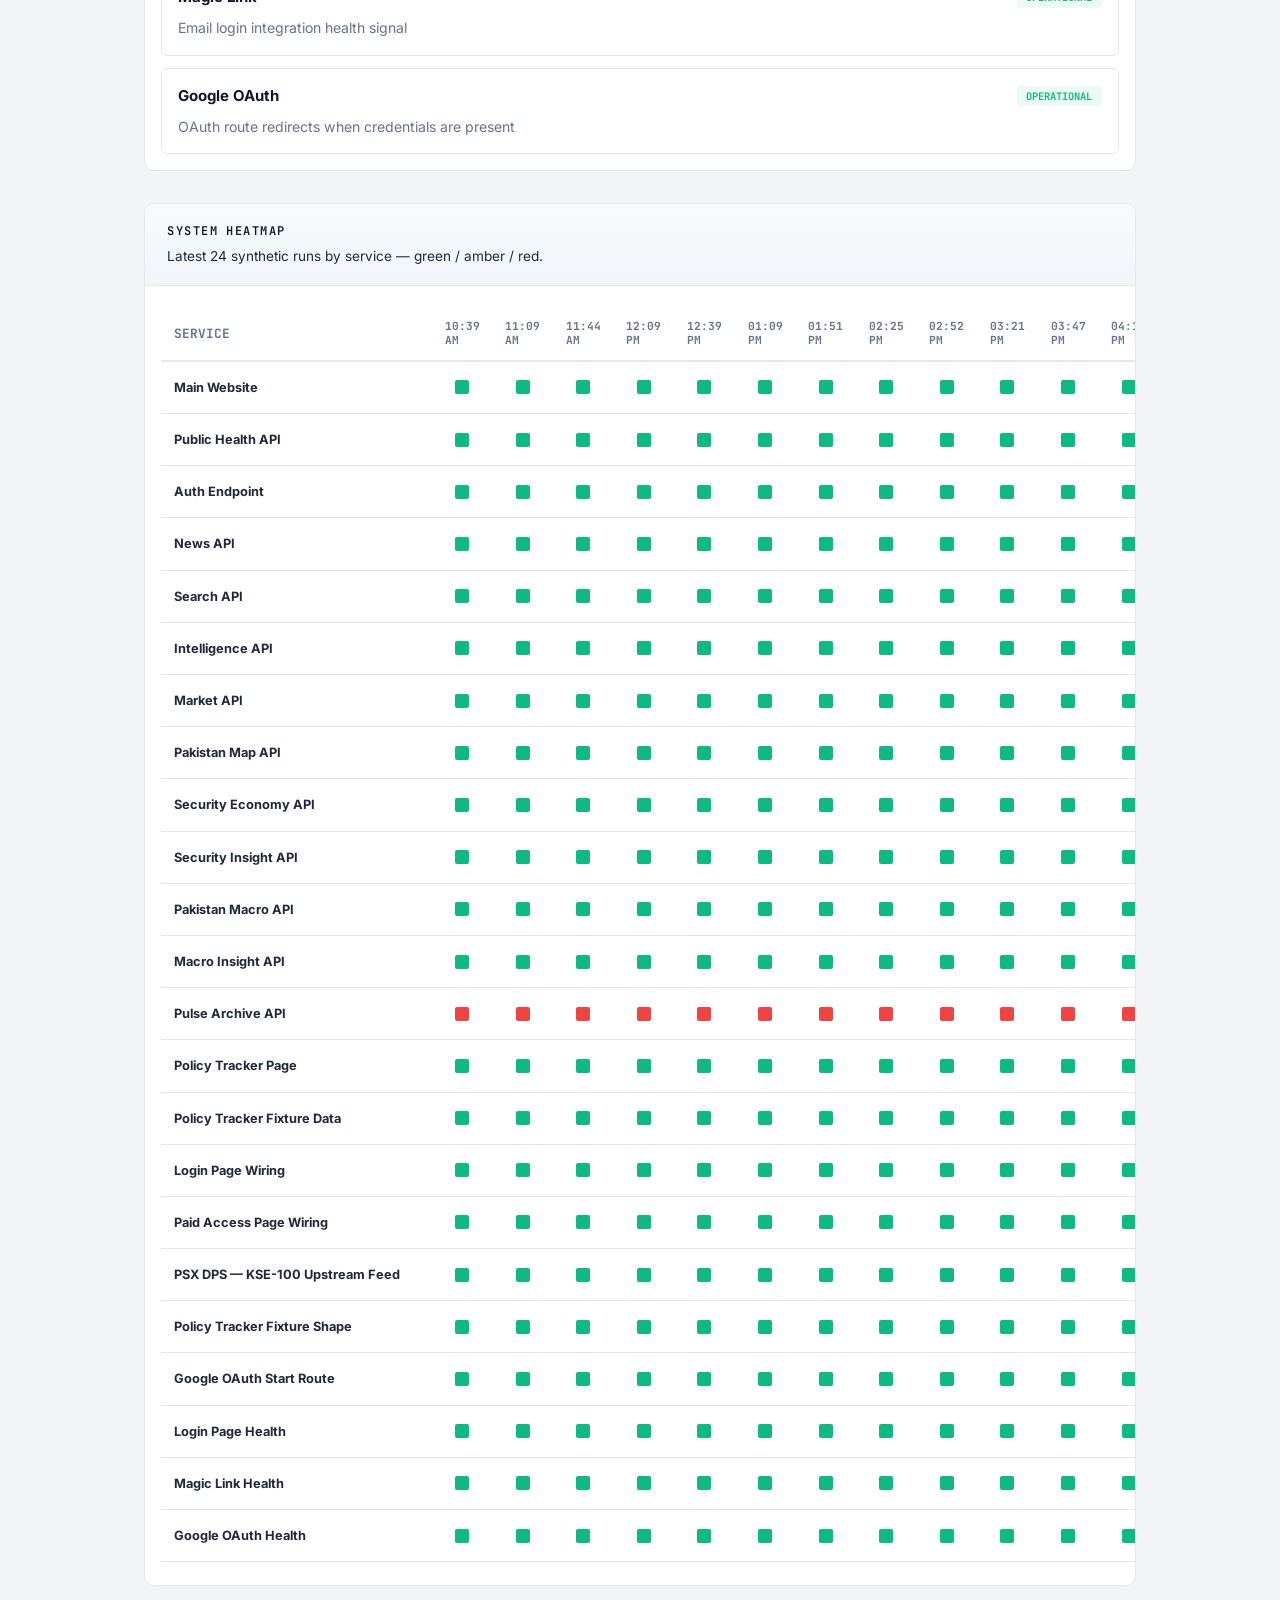
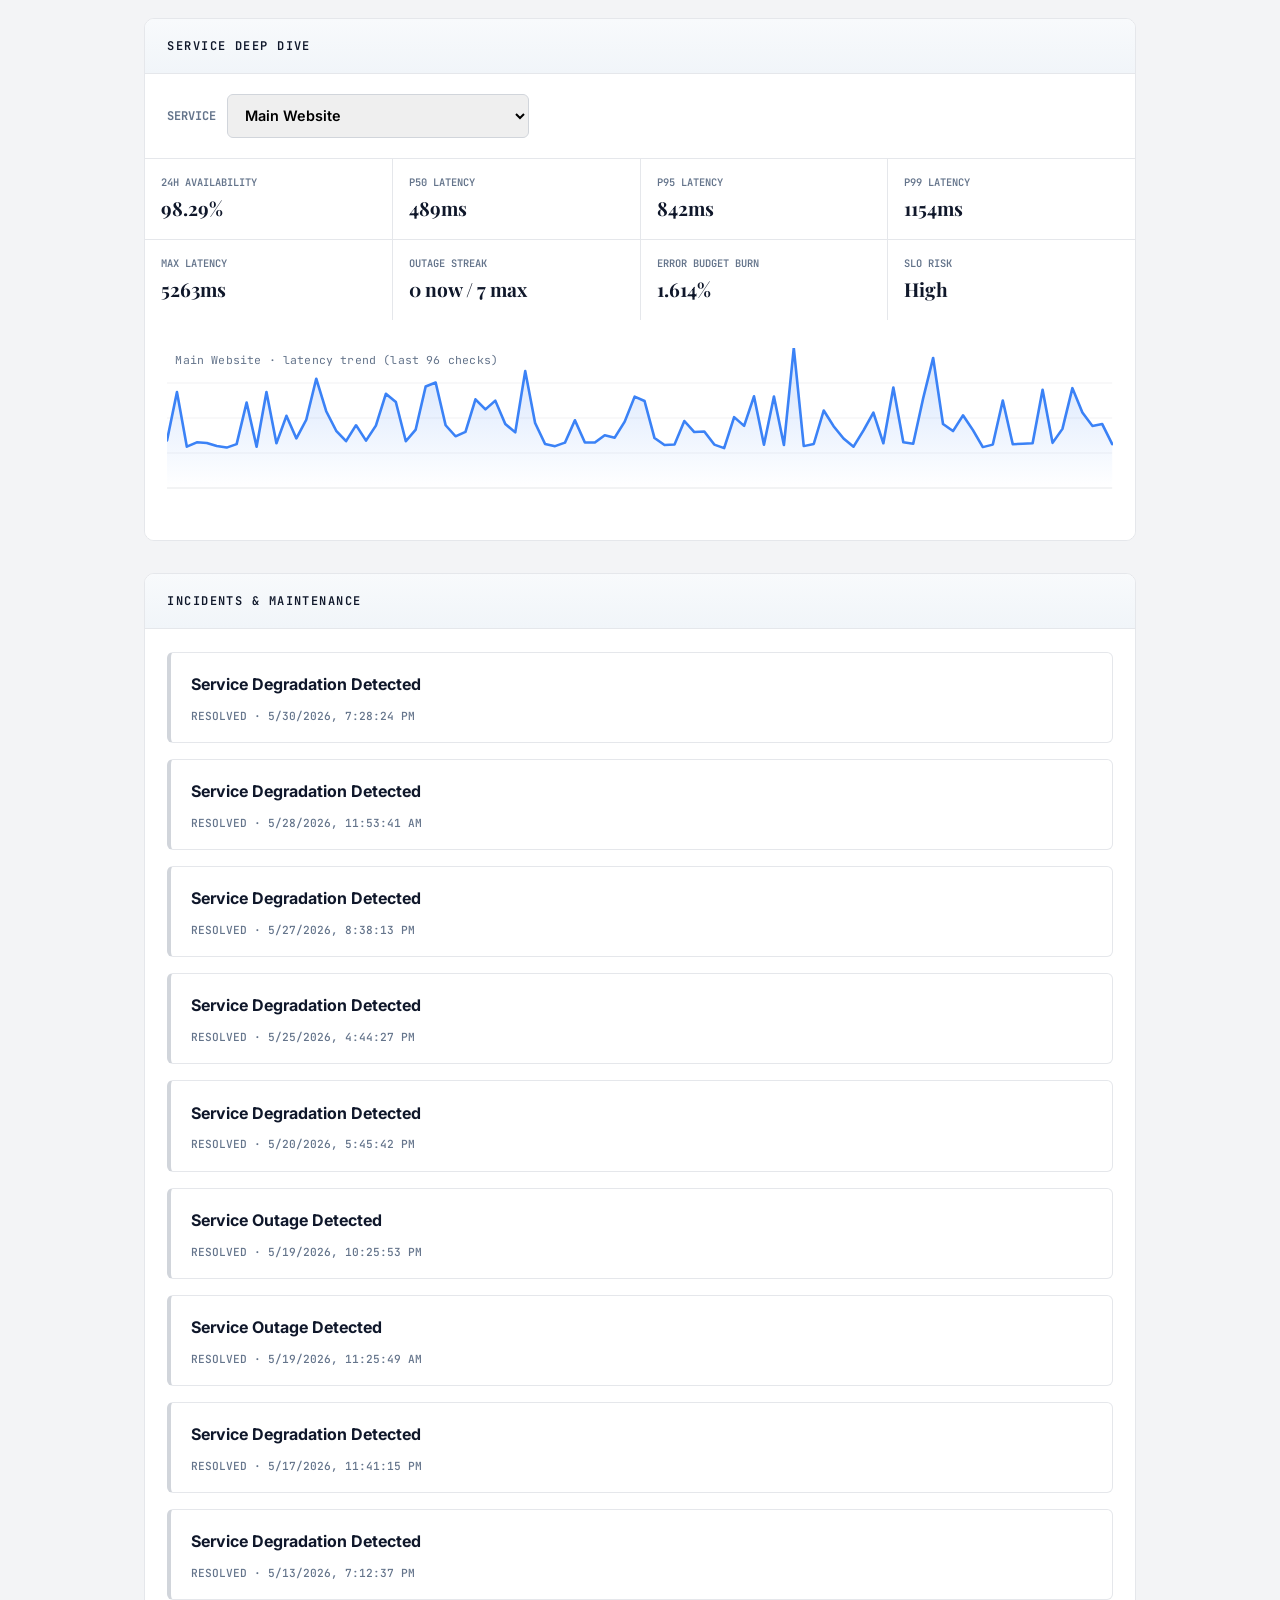
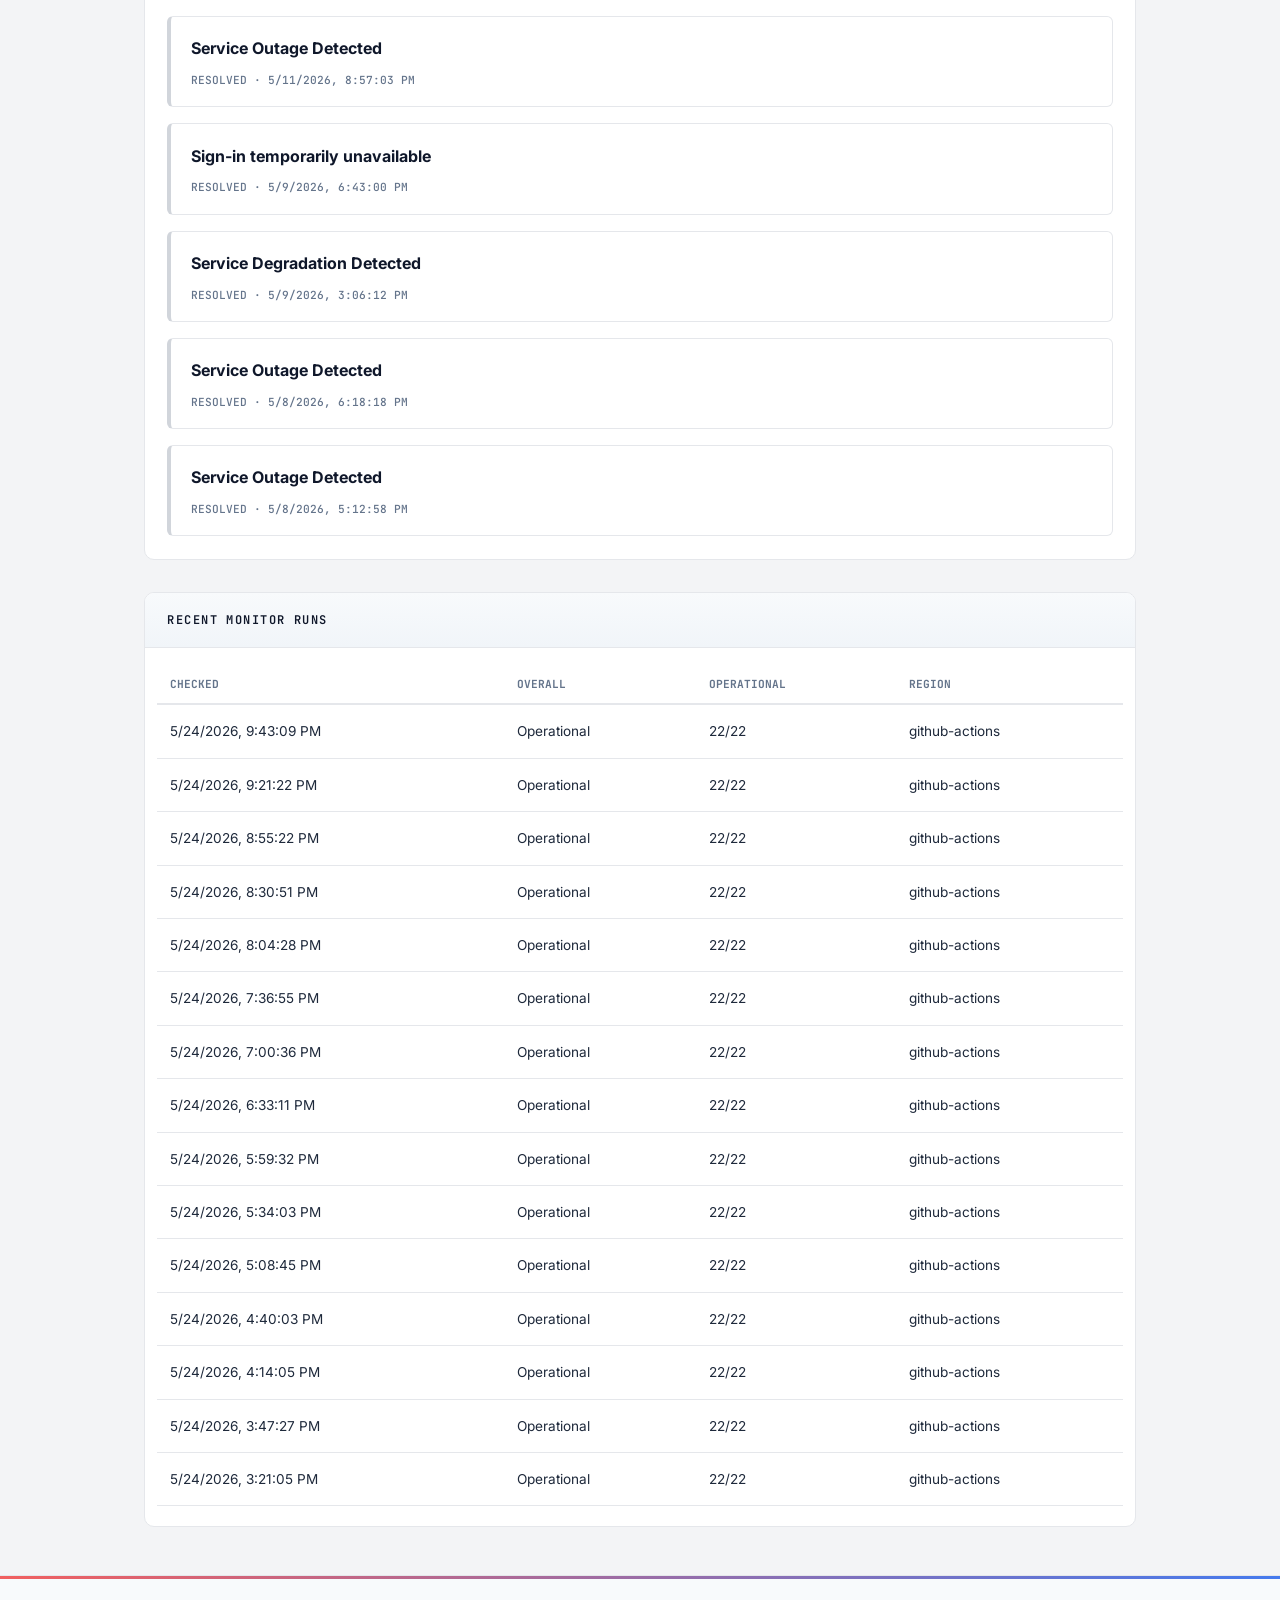
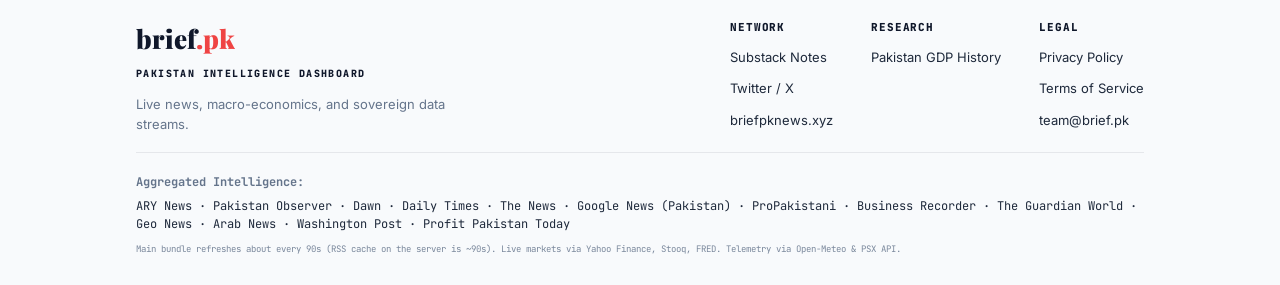
==== commit c1f1d3d0: "Update release notes for Live Wire dashboard layout. Replace Terminal Hero copy with Live Wire hero," ====
--- a/index.html
+++ b/index.html
@@ -81,11 +81,11 @@
           </dl>
         </article>
         <article class="delivery-card">
-          <h3>Terminal Hero</h3>
-          <p class="delivery-status delivery-status--live">UAT · May 31</p>
-          <p>Home dashboard opens with live Pulse, KSE-100, macro KPIs, and tappable breaking headlines. Research Hub moved to <strong>/research-hub</strong>.</p>
-          <dl class="delivery-meta">
-            <div><dt>Notes</dt><dd><a href="./changelog.html#chg-2026-05-31-terminal-hero-live">Release notes</a></dd></div>
+          <h3>Live Wire dashboard</h3>
+          <p class="delivery-status delivery-status--live">Live · May 31</p>
+          <p>Home opens with <strong>Live Wire</strong> (breaking headlines + live KSE/macro), then <strong>brief's Pulse</strong>, then <strong>Pakistan Intelligence Scan</strong>. Research Hub at <strong>/research-hub</strong>.</p>
+          <dl class="delivery-meta">
+            <div><dt>Notes</dt><dd><a href="./changelog.html#chg-2026-05-31-live-wire-dashboard">Release notes</a></dd></div>
           </dl>
         </article>
         <article class="delivery-card">
